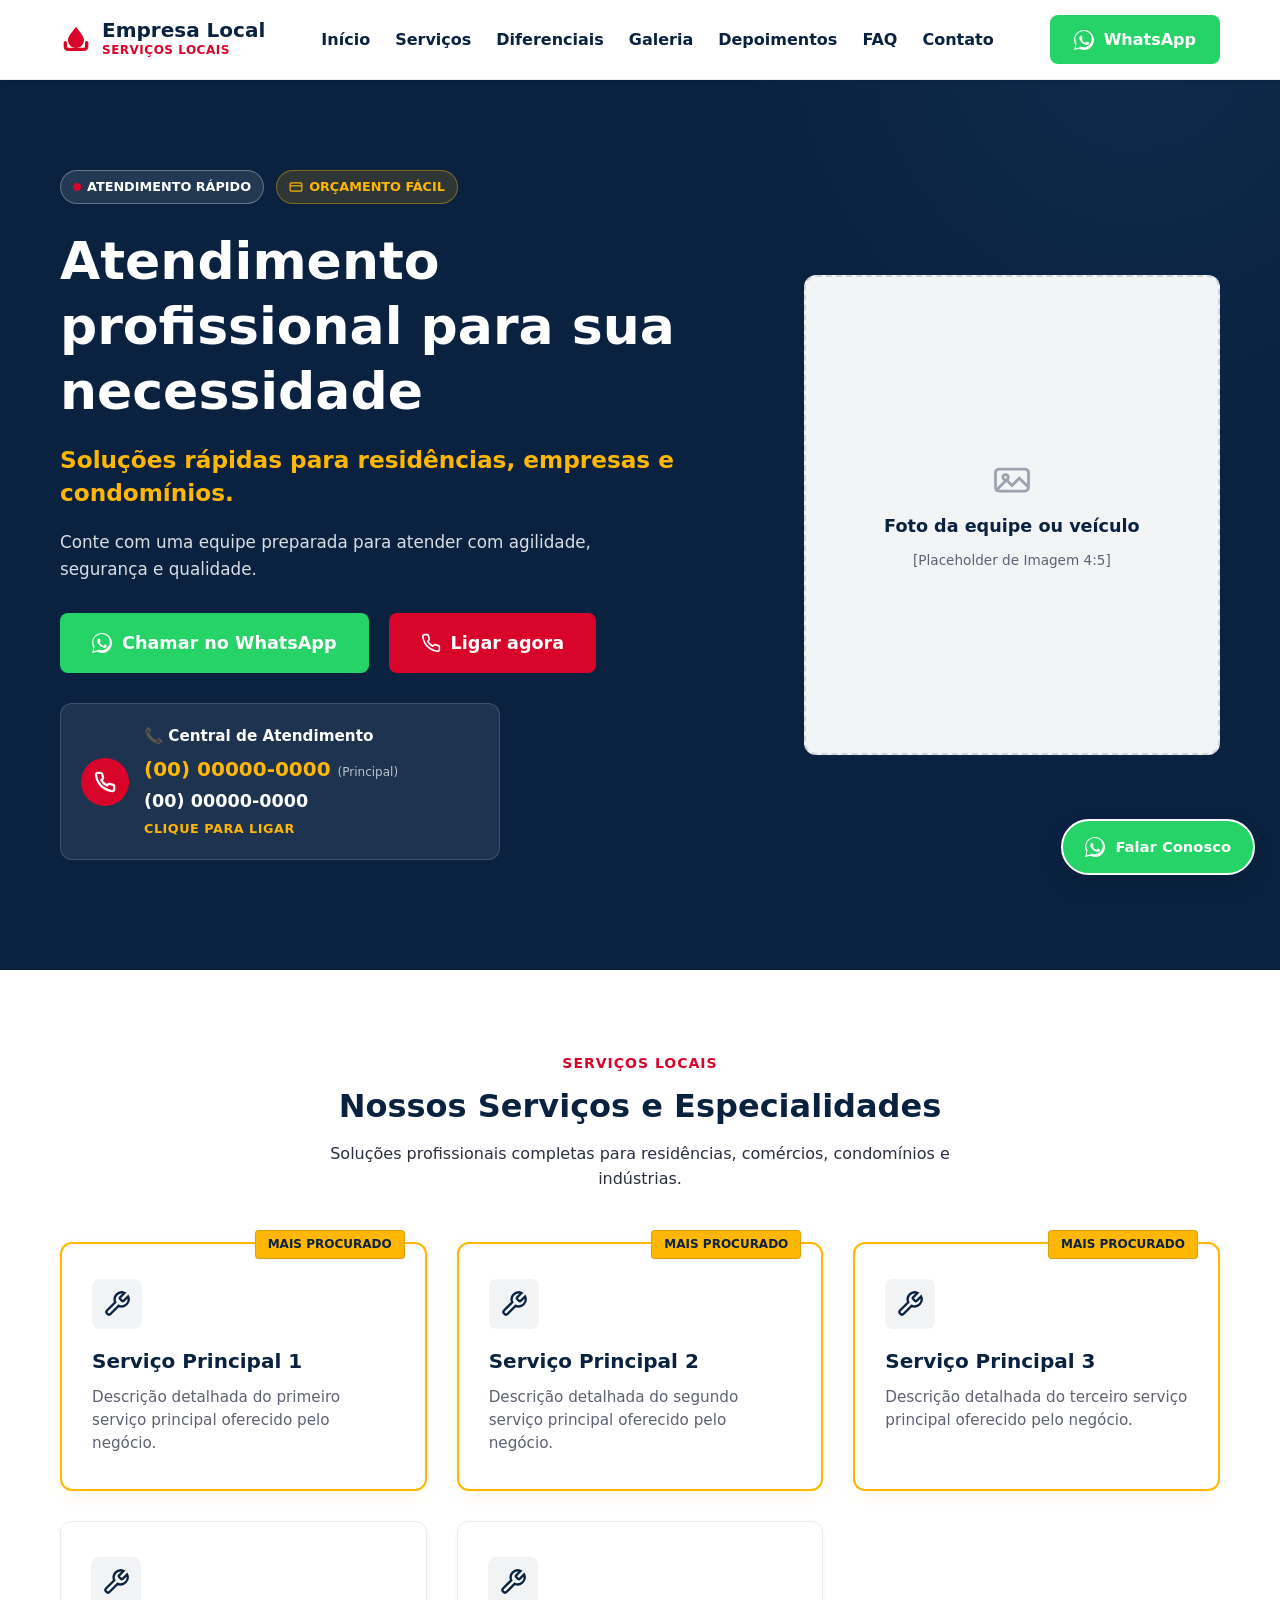
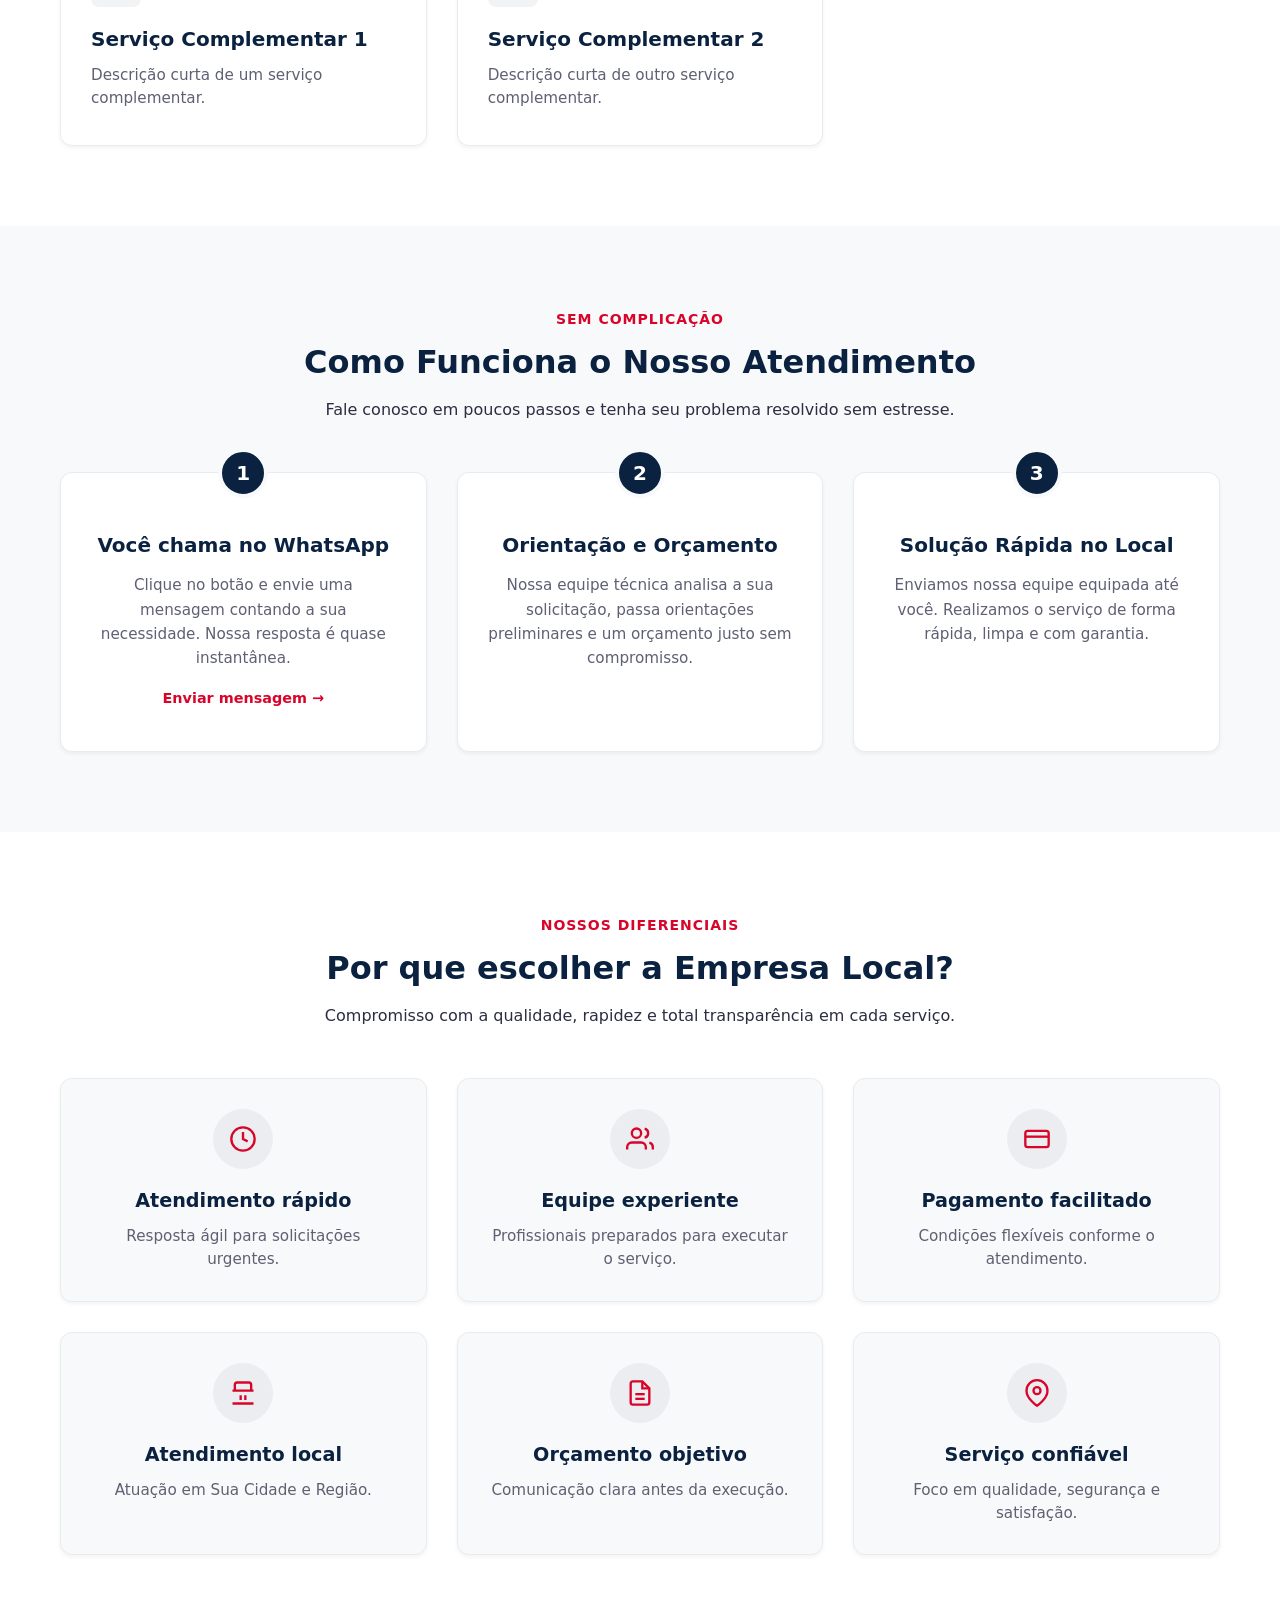
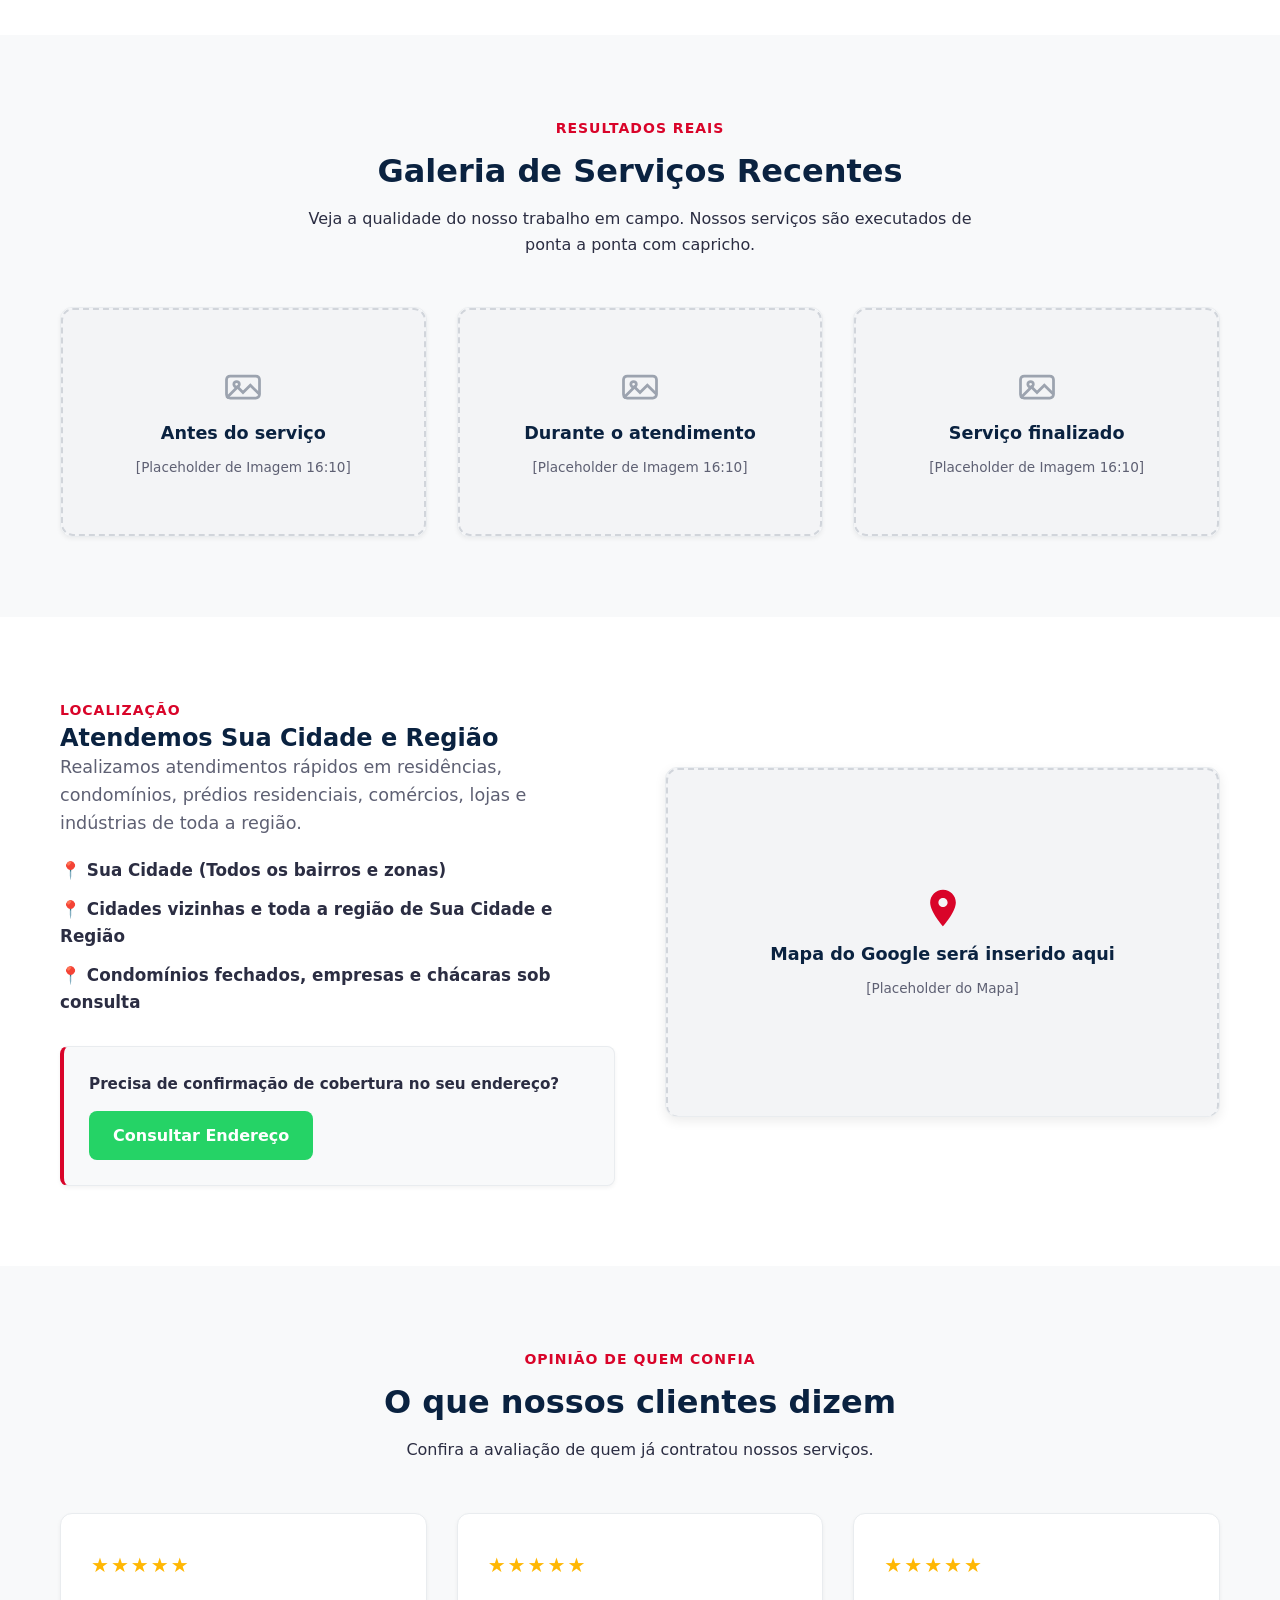
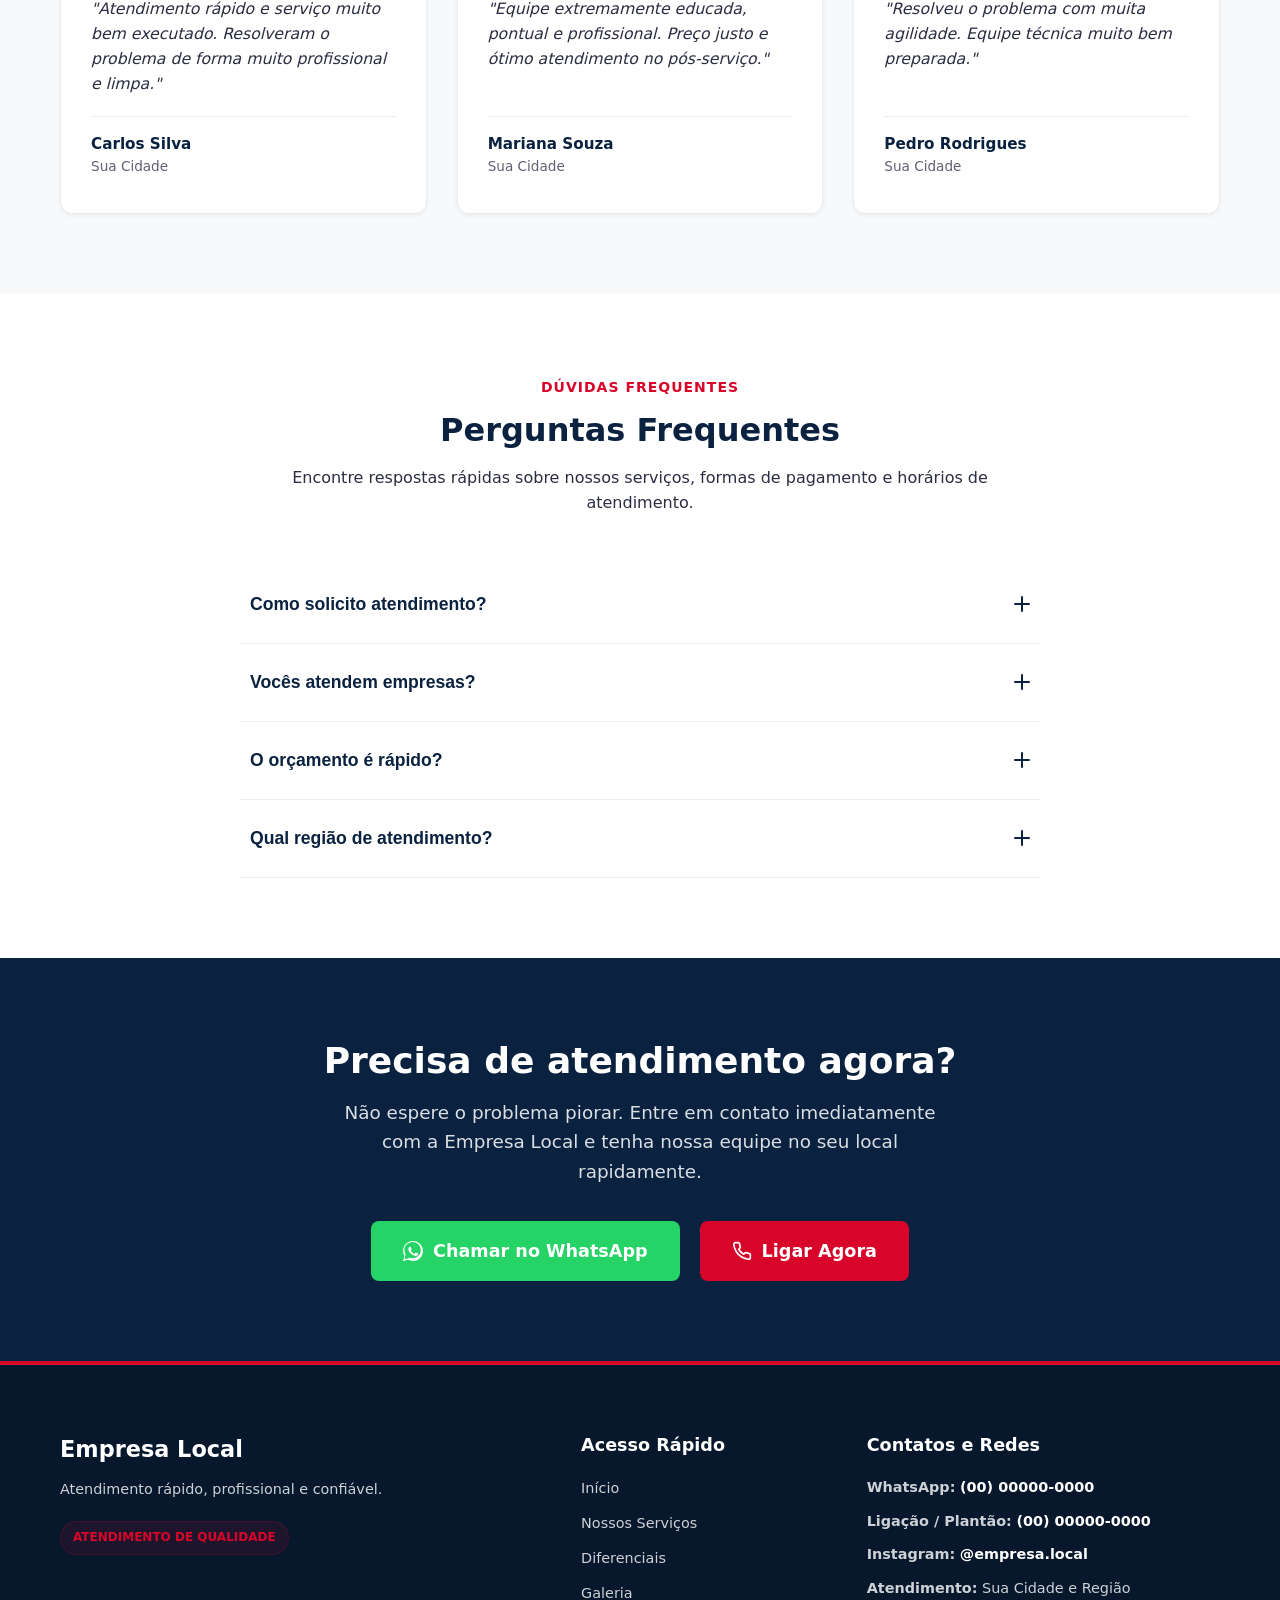
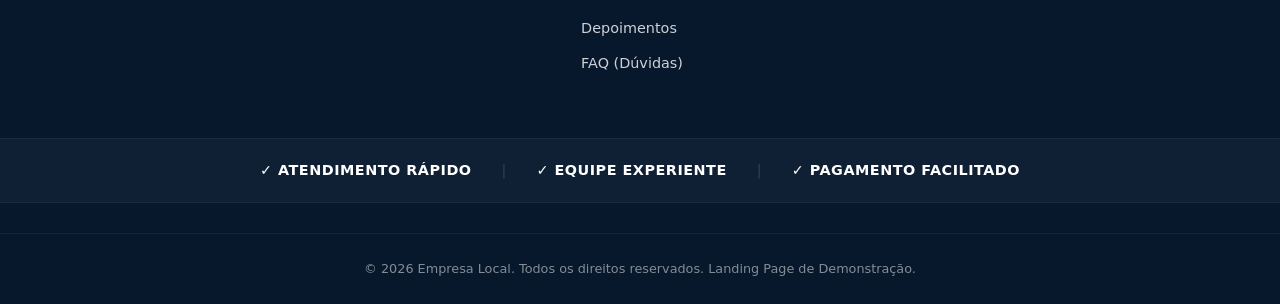
==== index.html @ c5c5fa49 "feat: initial commit - landing page local business template" ====
<!DOCTYPE html>
<html lang="pt-BR">
<head>
    <meta charset="UTF-8">
    <meta name="viewport" content="width=device-width, initial-scale=1.0">
    
    <!-- SEO e Metatags Dinâmicas (Preenchidas pelo script.js) -->
    <title>Carregando...</title>
    <meta name="description" content="">
    <meta name="keywords" content="">
    <meta name="robots" content="index, follow">
    
    <!-- Open Graph (Preenchido pelo script.js) -->
    <meta property="og:type" content="website">
    <meta property="og:title" content="">
    <meta property="og:description" content="">
    <meta property="og:image" content="assets/img/share-preview.jpg">
    
    <!-- CSS Stylesheet -->
    <link rel="stylesheet" href="styles.css">
</head>
<body>

    <!-- Header Fixo -->
    <header class="main-header">
        <div class="container header-container">
            <a href="#inicio" class="logo">
                <svg class="logo-icon" viewBox="0 0 24 24" fill="none" xmlns="http://www.w3.org/2000/svg">
                    <path d="M4 14V17C4 18.1046 4.89543 19 6 19H18C19.1046 19 20 18.1046 20 17V14" stroke="currentColor" stroke-width="2.5" stroke-linecap="round"/>
                    <path d="M12 2C8.5 6.5 6 9.5 6 12C6 15.3137 8.68629 18 12 18C15.3137 18 18 15.3137 18 12C18 9.5 15.5 6.5 12 2Z" fill="currentColor"/>
                </svg>
                <div class="logo-text">
                    <span class="logo-title" data-config="business.name">Empresa Local</span>
                    <span class="logo-subtitle" data-config="business.segment">Serviços Locais</span>
                </div>
            </a>

            <!-- Menu de Navegação -->
            <nav class="nav-menu" id="navMenu">
                <ul>
                    <li><a href="#inicio" class="nav-link">Início</a></li>
                    <li><a href="#servicos" class="nav-link">Serviços</a></li>
                    <li><a href="#por-que-escolher" class="nav-link">Diferenciais</a></li>
                    <li><a href="#galeria" class="nav-link">Galeria</a></li>
                    <li><a href="#avaliacoes" class="nav-link">Depoimentos</a></li>
                    <li><a href="#faq" class="nav-link">FAQ</a></li>
                    <li><a href="#contato" class="nav-link">Contato</a></li>
                </ul>
            </nav>

            <!-- Botões do Header -->
            <div class="header-actions">
                <a href="#" class="btn btn-whatsapp btn-header" data-whatsapp-link="true" target="_blank" rel="noopener noreferrer">
                    <svg class="btn-icon" viewBox="0 0 24 24" fill="currentColor">
                        <path d="M.057 24l1.687-6.163c-1.041-1.804-1.588-3.849-1.587-5.946C.06 5.348 5.397.01 12.008.01c3.202.001 6.212 1.246 8.477 3.514 2.266 2.268 3.507 5.28 3.505 8.484-.004 6.657-5.34 11.997-11.953 11.997-2.005-.001-3.973-.502-5.724-1.457L0 24zm6.59-4.846c1.6.95 3.188 1.449 4.825 1.451 5.436 0 9.86-4.37 9.864-9.799.002-2.63-1.023-5.101-2.885-6.965C16.588 1.977 14.12 1.05 11.499 1.05c-5.447 0-9.873 4.372-9.877 9.802-.001 1.774.48 3.509 1.394 5.086L2.025 21.91l6.19-1.616c-.001.001 0 0 0 0zM17.65 14.86c-.29-.145-1.71-.846-1.974-.942-.266-.097-.459-.145-.653.145-.193.29-.747.942-.916 1.135-.168.193-.337.218-.627.072-1.737-.867-2.906-1.536-4.065-3.525-.3-.513.3-.477.859-1.597.09-.182.045-.34-.022-.485-.068-.145-.653-1.573-.895-2.153-.235-.568-.476-.491-.653-.5-.17-.008-.363-.01-.555-.01-.193 0-.507.072-.772.362-.266.29-1.013.99-1.013 2.415 0 1.424 1.037 2.803 1.182 2.996.145.193 2.04 3.115 4.939 4.368.69.298 1.229.476 1.649.609.693.22 1.324.19 1.822.115.556-.084 1.711-.7 1.952-1.376.24-.677.24-1.256.168-1.376-.07-.12-.264-.193-.553-.337z"/>
                    </svg>
                    <span>WhatsApp</span>
                </a>
                <button class="menu-toggle" id="menuToggle" aria-label="Abrir Menu" aria-expanded="false">
                    <span class="bar"></span>
                    <span class="bar"></span>
                    <span class="bar"></span>
                </button>
            </div>
        </div>
    </header>

    <main>
        
        <!-- Hero Section -->
        <section id="inicio" class="hero-section">
            <div class="container hero-container">
                <div class="hero-grid">
                    
                    <!-- Coluna da Esquerda (Conteúdo) -->
                    <div class="hero-text-content">
                        <!-- Badges dinâmicas injetadas pelo JS -->
                        <div class="hero-badges" id="hero-badges-container"></div>

                        <!-- Título e Subtítulos dinâmicos -->
                        <h1 id="hero-title" data-config="hero.title">Atendimento profissional para sua necessidade</h1>
                        <p class="hero-subtitle" data-config="hero.subtitle">Soluções rápidas para residências, empresas e condomínios.</p>
                        <p class="hero-description" data-config="hero.description">Conte com uma equipe preparada para atender com agilidade, segurança e qualidade.</p>
                        
                        <div class="hero-buttons">
                            <a href="#" class="btn btn-whatsapp btn-large" data-whatsapp-link="true" target="_blank" rel="noopener noreferrer">
                                <svg class="btn-icon" viewBox="0 0 24 24" fill="currentColor">
                                    <path d="M.057 24l1.687-6.163c-1.041-1.804-1.588-3.849-1.587-5.946C.06 5.348 5.397.01 12.008.01c3.202.001 6.212 1.246 8.477 3.514 2.266 2.268 3.507 5.28 3.505 8.484-.004 6.657-5.34 11.997-11.953 11.997-2.005-.001-3.973-.502-5.724-1.457L0 24zm6.59-4.846c1.6.95 3.188 1.449 4.825 1.451 5.436 0 9.86-4.37 9.864-9.799.002-2.63-1.023-5.101-2.885-6.965C16.588 1.977 14.12 1.05 11.499 1.05c-5.447 0-9.873 4.372-9.877 9.802-.001 1.774.48 3.509 1.394 5.086L2.025 21.91l6.19-1.616c-.001.001 0 0 0 0zM17.65 14.86c-.29-.145-1.71-.846-1.974-.942-.266-.097-.459-.145-.653.145-.193.29-.747.942-.916 1.135-.168.193-.337.218-.627.072-1.737-.867-2.906-1.536-4.065-3.525-.3-.513.3-.477.859-1.597.09-.182.045-.34-.022-.485-.068-.145-.653-1.573-.895-2.153-.235-.568-.476-.491-.653-.5-.17-.008-.363-.01-.555-.01-.193 0-.507.072-.772.362-.266.29-1.013.99-1.013 2.415 0 1.424 1.037 2.803 1.182 2.996.145.193 2.04 3.115 4.939 4.368.69.298 1.229.476 1.649.609.693.22 1.324.19 1.822.115.556-.084 1.711-.7 1.952-1.376.24-.677.24-1.256.168-1.376-.07-.12-.264-.193-.553-.337z"/>
                                </svg>
                                Chamar no WhatsApp
                            </a>
                            <a href="#" class="btn btn-phone btn-large" data-phone-primary-link="true">
                                <svg class="btn-icon" viewBox="0 0 24 24" fill="none" stroke="currentColor" stroke-width="2" stroke-linecap="round" stroke-linejoin="round">
                                    <path d="M22 16.92v3a2 2 0 0 1-2.18 2 19.79 19.79 0 0 1-8.63-3.07 19.5 19.5 0 0 1-6-6 19.79 19.79 0 0 1-3.07-8.67A2 2 0 0 1 4.11 2h3a2 2 0 0 1 2 1.72 12.84 12.84 0 0 0 .7 2.81 2 2 0 0 1-.45 2.11L8.09 9.91a16 16 0 0 0 6 6l1.27-1.27a2 2 0 0 1 2.11-.45 12.84 12.84 0 0 0 2.81.7A2 2 0 0 1 22 16.92z"/>
                                </svg>
                                Ligar agora
                            </a>
                        </div>

                        <!-- Card de Emergência Clicável -->
                        <a href="#" class="emergency-contact-card" data-phone-primary-link="true">
                            <div class="emergency-card-inner">
                                <div class="emergency-icon-wrapper">
                                    <svg viewBox="0 0 24 24" fill="none" stroke="currentColor" stroke-width="2.5" stroke-linecap="round" stroke-linejoin="round">
                                        <path d="M22 16.92v3a2 2 0 0 1-2.18 2 19.79 19.79 0 0 1-8.63-3.07 19.5 19.5 0 0 1-6-6 19.79 19.79 0 0 1-3.07-8.67A2 2 0 0 1 4.11 2h3a2 2 0 0 1 2 1.72 12.84 12.84 0 0 0 .7 2.81 2 2 0 0 1-.45 2.11L8.09 9.91a16 16 0 0 0 6 6l1.27-1.27a2 2 0 0 1 2.11-.45 12.84 12.84 0 0 0 2.81.7A2 2 0 0 1 22 16.92z"/>
                                    </svg>
                                </div>
                                <div class="emergency-info">
                                    <span class="emergency-title">📞 Central de Atendimento</span>
                                    <div class="emergency-phones">
                                        <span class="phone-highlight"><span data-config="business.phonePrimary">(00) 00000-0000</span> <small>(Principal)</small></span>
                                        <span class="phone-secundario" data-config="business.phoneSecondary">(00) 00000-0000</span>
                                    </div>
                                    <span class="emergency-cta">Clique para ligar</span>
                                </div>
                            </div>
                        </a>
                    </div>
                    
                    <!-- Coluna da Direita (Imagem ou Placeholder) -->
                    <div class="hero-media-content" id="hero-media-container"></div>

                </div>
            </div>
        </section>

        <!-- Seção de Serviços -->
        <section id="servicos" class="services-section">
            <div class="container">
                <div class="section-title-wrapper">
                    <span class="section-subtitle" data-config="business.segment">Serviços</span>
                    <h2>Nossos Serviços e Especialidades</h2>
                    <p>Soluções profissionais completas para residências, comércios, condomínios e indústrias.</p>
                </div>

                <!-- Grid de Serviços dinâmico -->
                <div class="services-grid" id="services-grid"></div>
            </div>
        </section>

        <!-- Seção Como Funciona -->
        <section id="como-funciona" class="how-it-works-section">
            <div class="container">
                <div class="section-title-wrapper">
                    <span class="section-subtitle">Sem Complicação</span>
                    <h2>Como Funciona o Nosso Atendimento</h2>
                    <p>Fale conosco em poucos passos e tenha seu problema resolvido sem estresse.</p>
                </div>

                <div class="steps-grid">
                    
                    <!-- Passo 1 -->
                    <div class="step-card">
                        <div class="step-number">1</div>
                        <h3>Você chama no WhatsApp</h3>
                        <p>Clique no botão e envie uma mensagem contando a sua necessidade. Nossa resposta é quase instantânea.</p>
                        <a href="#" class="step-link" data-whatsapp-link="true" target="_blank" rel="noopener noreferrer">Enviar mensagem &rarr;</a>
                    </div>

                    <!-- Passo 2 -->
                    <div class="step-card">
                        <div class="step-number">2</div>
                        <h3>Orientação e Orçamento</h3>
                        <p>Nossa equipe técnica analisa a sua solicitação, passa orientações preliminares e um orçamento justo sem compromisso.</p>
                    </div>

                    <!-- Passo 3 -->
                    <div class="step-card">
                        <div class="step-number">3</div>
                        <h3>Solução Rápida no Local</h3>
                        <p>Enviamos nossa equipe equipada até você. Realizamos o serviço de forma rápida, limpa e com garantia.</p>
                    </div>

                </div>
            </div>
        </section>

        <!-- Seção Por que Escolher / Diferenciais -->
        <section id="por-que-escolher" class="why-choose-section">
            <div class="container">
                <div class="section-title-wrapper">
                    <span class="section-subtitle">Nossos Diferenciais</span>
                    <h2>Por que escolher a <span data-config="business.name">Empresa Local</span>?</h2>
                    <p>Compromisso com a qualidade, rapidez e total transparência em cada serviço.</p>
                </div>

                <!-- Grid de diferenciais dinâmico -->
                <div class="why-choose-grid" id="why-choose-grid"></div>
            </div>
        </section>

        <!-- Galeria Recentes -->
        <section id="galeria" class="gallery-section">
            <div class="container">
                <div class="section-title-wrapper">
                    <span class="section-subtitle">Resultados Reais</span>
                    <h2>Galeria de Serviços Recentes</h2>
                    <p>Veja a qualidade do nosso trabalho em campo. Nossos serviços são executados de ponta a ponta com capricho.</p>
                </div>

                <!-- Grid de galeria dinâmico -->
                <div class="gallery-grid" id="gallery-grid"></div>
            </div>
        </section>

        <!-- Área de Atendimento e Google Maps -->
        <section class="location-section">
            <div class="container location-container">
                <div class="location-content">
                    <span class="section-subtitle">Localização</span>
                    <h2>Atendemos <span data-config="business.region">Sua Cidade e Região</span></h2>
                    <p class="location-text">Realizamos atendimentos rápidos em residências, condomínios, prédios residenciais, comércios, lojas e indústrias de toda a região.</p>
                    
                    <ul class="location-list" id="location-list-container"></ul>

                    <div class="location-cta-box">
                        <p>Precisa de confirmação de cobertura no seu endereço?</p>
                        <a href="#" class="btn btn-whatsapp" data-whatsapp-link="true" data-whatsapp-msg="Gostaria de saber se atendem no meu endereço." target="_blank" rel="noopener noreferrer">
                            Consultar Endereço
                        </a>
                    </div>
                </div>

                <!-- Wrapper do mapa dinâmico (Google Maps ou Placeholder) -->
                <div class="map-wrapper" id="map-wrapper"></div>
            </div>
        </section>

        <!-- Depoimentos (Avisos de mock no README e HTML) -->
        <!-- NOTA IMPORTANTE: Substituir os depoimentos fictícios por avaliações reais do Google Maps / Redes Sociais antes de publicar o site! -->
        <section id="avaliacoes" class="testimonials-section">
            <div class="container">
                <div class="section-title-wrapper">
                    <span class="section-subtitle">Opinião de Quem Confia</span>
                    <h2>O que nossos clientes dizem</h2>
                    <p>Confira a avaliação de quem já contratou nossos serviços.</p>
                </div>

                <!-- Grid de avaliações dinâmico -->
                <div class="testimonials-grid" id="testimonials-grid"></div>
            </div>
        </section>

        <!-- FAQ Accordion -->
        <section id="faq" class="faq-section">
            <div class="container">
                <div class="section-title-wrapper">
                    <span class="section-subtitle">Dúvidas Frequentes</span>
                    <h2>Perguntas Frequentes</h2>
                    <p>Encontre respostas rápidas sobre nossos serviços, formas de pagamento e horários de atendimento.</p>
                </div>

                <!-- Lista de FAQ dinâmico -->
                <div class="faq-list" id="faq-list"></div>
            </div>
        </section>

        <!-- CTA Final Section -->
        <section id="contato" class="cta-final-section">
            <div class="container">
                <div class="cta-box">
                    <h2>Precisa de atendimento agora?</h2>
                    <p>Não espere o problema piorar. Entre em contato imediatamente com a <span data-config="business.name">Empresa Local</span> e tenha nossa equipe no seu local rapidamente.</p>
                    
                    <div class="cta-buttons">
                        <a href="#" class="btn btn-whatsapp btn-large" data-whatsapp-link="true" target="_blank" rel="noopener noreferrer">
                            <svg class="btn-icon" viewBox="0 0 24 24" fill="currentColor">
                                <path d="M.057 24l1.687-6.163c-1.041-1.804-1.588-3.849-1.587-5.946C.06 5.348 5.397.01 12.008.01c3.202.001 6.212 1.246 8.477 3.514 2.266 2.268 3.507 5.28 3.505 8.484-.004 6.657-5.34 11.997-11.953 11.997-2.005-.001-3.973-.502-5.724-1.457L0 24zm6.59-4.846c1.6.95 3.188 1.449 4.825 1.451 5.436 0 9.86-4.37 9.864-9.799.002-2.63-1.023-5.101-2.885-6.965C16.588 1.977 14.12 1.05 11.499 1.05c-5.447 0-9.873 4.372-9.877 9.802-.001 1.774.48 3.509 1.394 5.086L2.025 21.91l6.19-1.616c-.001.001 0 0 0 0zM17.65 14.86c-.29-.145-1.71-.846-1.974-.942-.266-.097-.459-.145-.653.145-.193.29-.747.942-.916 1.135-.168.193-.337.218-.627.072-1.737-.867-2.906-1.536-4.065-3.525-.3-.513.3-.477.859-1.597.09-.182.045-.34-.022-.485-.068-.145-.653-1.573-.895-2.153-.235-.568-.476-.491-.653-.5-.17-.008-.363-.01-.555-.01-.193 0-.507.072-.772.362-.266.29-1.013.99-1.013 2.415 0 1.424 1.037 2.803 1.182 2.996.145.193 2.04 3.115 4.939 4.368.69.298 1.229.476 1.649.609.693.22 1.324.19 1.822.115.556-.084 1.711-.7 1.952-1.376.24-.677.24-1.256.168-1.376-.07-.12-.264-.193-.553-.337z"/>
                            </svg>
                            Chamar no WhatsApp
                        </a>
                        <a href="#" class="btn btn-phone btn-large" data-phone-primary-link="true" id="cta-phone-btn">
                            <svg class="btn-icon" viewBox="0 0 24 24" fill="none" stroke="currentColor" stroke-width="2" stroke-linecap="round" stroke-linejoin="round">
                                <path d="M22 16.92v3a2 2 0 0 1-2.18 2 19.79 19.79 0 0 1-8.63-3.07 19.5 19.5 0 0 1-6-6 19.79 19.79 0 0 1-3.07-8.67A2 2 0 0 1 4.11 2h3a2 2 0 0 1 2 1.72 12.84 12.84 0 0 0 .7 2.81 2 2 0 0 1-.45 2.11L8.09 9.91a16 16 0 0 0 6 6l1.27-1.27a2 2 0 0 1 2.11-.45 12.84 12.84 0 0 0 2.81.7A2 2 0 0 1 22 16.92z"/>
                            </svg>
                            Ligar Agora
                        </a>
                    </div>
                </div>
            </div>
        </section>

    </main>

    <!-- Rodapé (Footer) -->
    <footer class="main-footer">
        <div class="container footer-grid">
            <div class="footer-col-about">
                <h3 data-config="business.name">Empresa Local</h3>
                <p data-config="business.slogan">Atendimento rápido, profissional e confiável.</p>
                <span class="badge badge-emergency footer-emergency">Atendimento de Qualidade</span>
            </div>

            <div class="footer-col-links">
                <h4>Acesso Rápido</h4>
                <ul>
                    <li><a href="#inicio">Início</a></li>
                    <li><a href="#servicos">Nossos Serviços</a></li>
                    <li><a href="#por-que-escolher">Diferenciais</a></li>
                    <li><a href="#galeria">Galeria</a></li>
                    <li><a href="#avaliacoes">Depoimentos</a></li>
                    <li><a href="#faq">FAQ (Dúvidas)</a></li>
                </ul>
            </div>

            <div class="footer-col-contact">
                <h4>Contatos e Redes</h4>
                <ul class="contact-info-list">
                    <li>
                        <strong>WhatsApp:</strong> 
                        <a href="#" data-whatsapp-link="true" target="_blank" rel="noopener noreferrer">
                            <span data-config="business.phonePrimary">(00) 00000-0000</span>
                        </a>
                    </li>
                    <li>
                        <strong>Ligação / Plantão:</strong> 
                        <a href="#" data-phone-primary-link="true">
                            <span data-config="business.phonePrimary">(00) 00000-0000</span>
                        </a>
                    </li>
                    <li>
                        <strong>Instagram:</strong>
                        <a href="#" data-instagram-link="true" target="_blank" rel="noopener noreferrer">
                            <span data-config="business.instagram">@empresa.local</span>
                        </a>
                    </li>
                    <li>
                        <strong>Atendimento:</strong> <span data-config="business.region">Sua Cidade e Região</span>
                    </li>
                </ul>
            </div>
        </div>

        <!-- Faixa de Confiança do Rodapé -->
        <div class="footer-trust-bar">
            <div class="container footer-trust-container" id="footer-trust-container"></div>
        </div>

        <div class="footer-bottom">
            <div class="container footer-bottom-container">
                <p>&copy; 2026 <span data-config="business.name">Empresa Local</span>. Todos os direitos reservados. Landing Page de Demonstração.</p>
            </div>
        </div>
    </footer>

    <!-- Botão Flutuante do WhatsApp -->
    <div class="whatsapp-floating" id="whatsappFloating">
        <a href="#" class="btn btn-whatsapp btn-floating-whatsapp" data-whatsapp-link="true" target="_blank" rel="noopener noreferrer" aria-label="Chamar no WhatsApp">
            <svg class="btn-icon" viewBox="0 0 24 24" fill="currentColor">
                <path d="M.057 24l1.687-6.163c-1.041-1.804-1.588-3.849-1.587-5.946C.06 5.348 5.397.01 12.008.01c3.202.001 6.212 1.246 8.477 3.514 2.266 2.268 3.507 5.28 3.505 8.484-.004 6.657-5.34 11.997-11.953 11.997-2.005-.001-3.973-.502-5.724-1.457L0 24zm6.59-4.846c1.6.95 3.188 1.449 4.825 1.451 5.436 0 9.86-4.37 9.864-9.799.002-2.63-1.023-5.101-2.885-6.965C16.588 1.977 14.12 1.05 11.499 1.05c-5.447 0-9.873 4.372-9.877 9.802-.001 1.774.48 3.509 1.394 5.086L2.025 21.91l6.19-1.616c-.001.001 0 0 0 0zM17.65 14.86c-.29-.145-1.71-.846-1.974-.942-.266-.097-.459-.145-.653.145-.193.29-.747.942-.916 1.135-.168.193-.337.218-.627.072-1.737-.867-2.906-1.536-4.065-3.525-.3-.513.3-.477.859-1.597.09-.182.045-.34-.022-.485-.068-.145-.653-1.573-.895-2.153-.235-.568-.476-.491-.653-.5-.17-.008-.363-.01-.555-.01-.193 0-.507.072-.772.362-.266.29-1.013.99-1.013 2.415 0 1.424 1.037 2.803 1.182 2.996.145.193 2.04 3.115 4.939 4.368.69.298 1.229.476 1.649.609.693.22 1.324.19 1.822.115.556-.084 1.711-.7 1.952-1.376.24-.677.24-1.256.168-1.376-.07-.12-.264-.193-.553-.337z"/>
            </svg>
            <span>Falar Conosco</span>
        </a>
    </div>

    <!-- JavaScript Data and Controller (Sem ES modules, carrega sequencialmente) -->
    <script src="config.js"></script>
    <script src="script.js" defer></script>
</body>
</html>
---- styles.css ----
/* ==========================================================================
   VARIABLES & DESIGN SYSTEM
   ========================================================================== */
:root {
    /* Colors (Base values that can be dynamically overridden in script.js) */
    --color-primary: #0a2240;      /* Dark Blue (Trust, Professionalism) */
    --color-secondary: #d90429;    /* Secondary/Action (ex: Emergency Red) */
    --color-accent: #ffb703;       /* Attention Yellow / Stars */
    --color-whatsapp: #25d366;     /* WhatsApp Green */

    /* Auto-generated derivative colors using modern CSS color-mix */
    --color-primary-light: color-mix(in srgb, var(--color-primary) 85%, #ffffff);
    --color-secondary-hover: color-mix(in srgb, var(--color-secondary) 85%, #000000);
    --color-whatsapp-hover: color-mix(in srgb, var(--color-whatsapp) 85%, #000000);
    
    --color-bg-light: #ffffff;
    --color-bg-alt: #f8f9fa;       /* Light Gray */
    --color-text-dark: #2b2d42;    /* Charcoal */
    --color-text-muted: #5e6073;   /* Soft Gray-Blue */
    --color-border: #e9ecef;
    
    /* Layout */
    --container-width: 1200px;
    --header-height: 80px;
    
    /* Typography */
    --font-family: system-ui, -apple-system, BlinkMacSystemFont, "Segoe UI", Roboto, Helvetica, Arial, sans-serif;
    
    /* Transitions & Shadows */
    --transition-fast: 0.2s ease;
    --transition-normal: 0.3s ease;
    --shadow-sm: 0 2px 4px rgba(0, 0, 0, 0.05);
    --shadow-md: 0 4px 12px rgba(0, 0, 0, 0.08);
    --shadow-lg: 0 10px 25px rgba(0, 0, 0, 0.1);
    
    /* Border Radius */
    --radius-sm: 4px;
    --radius-md: 8px;
    --radius-lg: 12px;
}

/* ==========================================================================
   BASE STYLES & RESET
   ========================================================================== */
*, *::before, *::after {
    box-sizing: border-box;
    margin: 0;
    padding: 0;
}

html {
    scroll-behavior: smooth;
    font-size: 16px;
    color: var(--color-text-dark);
    font-family: var(--font-family);
    background-color: var(--color-bg-light);
}

body {
    line-height: 1.6;
    padding-top: var(--header-height); /* Prevent header overlap */
}

img, svg {
    max-width: 100%;
    height: auto;
    vertical-align: middle;
}

a {
    color: inherit;
    text-decoration: none;
    transition: var(--transition-fast);
}

ul {
    list-style: none;
}

h1, h2, h3, h4 {
    color: var(--color-primary);
    font-weight: 700;
    line-height: 1.25;
}

/* ==========================================================================
   REUSABLE UTILITIES & REFINEMENTS
   ========================================================================== */
.container {
    width: 100%;
    max-width: var(--container-width);
    margin-right: auto;
    margin-left: auto;
    padding-right: 20px;
    padding-left: 20px;
}

.section-title-wrapper {
    text-align: center;
    max-width: 700px;
    margin: 0 auto 50px auto;
}

.section-title-wrapper h2 {
    font-size: 2rem;
    margin-top: 10px;
    margin-bottom: 15px;
    position: relative;
}

.section-subtitle {
    color: var(--color-secondary);
    font-weight: 700;
    font-size: 0.875rem;
    text-transform: uppercase;
    letter-spacing: 1px;
    display: inline-block;
}

/* Buttons (with microinteraction) */
.btn {
    display: inline-flex;
    align-items: center;
    justify-content: center;
    padding: 12px 24px;
    font-size: 1rem;
    font-weight: 700;
    border-radius: var(--radius-md);
    cursor: pointer;
    border: none;
    transition: transform var(--transition-fast), background-color var(--transition-fast), box-shadow var(--transition-fast);
    text-align: center;
}

.btn:hover {
    transform: scale(1.03);
}

.btn-icon {
    width: 20px;
    height: 20px;
    margin-right: 10px;
    flex-shrink: 0;
}

.btn-whatsapp {
    background-color: var(--color-whatsapp);
    color: #ffffff;
}

.btn-whatsapp:hover {
    background-color: var(--color-whatsapp-hover);
    box-shadow: 0 4px 10px rgba(37, 211, 102, 0.3);
}

.btn-phone {
    background-color: var(--color-secondary);
    color: #ffffff;
}

.btn-phone:hover {
    background-color: var(--color-secondary-hover);
    box-shadow: 0 4px 10px rgba(217, 4, 41, 0.3);
}

.btn-large {
    padding: 16px 32px;
    font-size: 1.1rem;
}

/* Badges */
.badge {
    display: inline-flex;
    align-items: center;
    padding: 6px 12px;
    font-size: 0.8rem;
    font-weight: 700;
    border-radius: 50px;
    text-transform: uppercase;
}

.badge-emergency {
    background-color: rgba(217, 4, 41, 0.1);
    color: var(--color-secondary);
    border: 1px solid rgba(217, 4, 41, 0.2);
}

.badge-card {
    background-color: rgba(255, 183, 3, 0.1);
    color: var(--color-primary);
    border: 1px solid rgba(255, 183, 3, 0.3);
}

/* Specific contrast tweaks for dark background of the Hero section */
.hero-section .badge-emergency {
    background-color: rgba(255, 255, 255, 0.1);
    color: #ffffff;
    border-color: rgba(255, 255, 255, 0.3);
}

.hero-section .badge-card {
    background-color: rgba(255, 183, 3, 0.15);
    color: var(--color-accent);
    border-color: rgba(255, 183, 3, 0.4);
}

.badge-icon {
    width: 14px;
    height: 14px;
    margin-right: 6px;
}

.dot {
    width: 8px;
    height: 8px;
    border-radius: 50%;
    background-color: var(--color-secondary);
    margin-right: 6px;
    display: inline-block;
}

.pulse {
    animation: pulse-animation 2s infinite;
}

@keyframes pulse-animation {
    0% {
        transform: scale(0.95);
        box-shadow: 0 0 0 0 rgba(217, 4, 41, 0.7);
    }
    70% {
        transform: scale(1);
        box-shadow: 0 0 0 8px rgba(217, 4, 41, 0);
    }
    100% {
        transform: scale(0.95);
        box-shadow: 0 0 0 0 rgba(217, 4, 41, 0);
    }
}

/* ==========================================================================
   UNIFIED IMAGE PLACEHOLDERS (.image-placeholder)
   ========================================================================== */
.image-placeholder {
    background-color: #f3f4f6;
    border: 2px dashed #d1d5db;
    border-radius: var(--radius-lg);
    display: flex;
    align-items: center;
    justify-content: center;
    text-align: center;
    padding: 25px;
    width: 100%;
    position: relative;
    color: var(--color-text-muted);
    overflow: hidden;
    transition: border-color var(--transition-fast), background-color var(--transition-fast);
}

.image-placeholder:hover {
    border-color: var(--color-primary);
    background-color: #e9ecef;
}

.image-placeholder .placeholder-content {
    display: flex;
    flex-direction: column;
    align-items: center;
    gap: 10px;
    z-index: 2;
}

.image-placeholder .placeholder-icon {
    width: 44px;
    height: 44px;
    color: #9ca3af;
    transition: color var(--transition-fast);
}

.image-placeholder:hover .placeholder-icon {
    color: var(--color-primary);
}

.image-placeholder span {
    font-size: 1.1rem;
    font-weight: 700;
    color: var(--color-primary);
}

.image-placeholder small {
    color: var(--color-text-muted);
    font-size: 0.85rem;
}

/* Specific ratios / heights */
.hero-placeholder {
    aspect-ratio: 4 / 5;
    height: auto;
    max-height: 480px;
    min-height: 380px;
}

.gallery-placeholder {
    aspect-ratio: 16 / 10;
    height: auto;
    min-height: 180px;
}

.map-placeholder {
    height: 350px;
}

/* ==========================================================================
   HEADER
   ========================================================================== */
.main-header {
    background-color: var(--color-bg-light);
    height: var(--header-height);
    position: fixed;
    top: 0;
    left: 0;
    right: 0;
    z-index: 1000;
    box-shadow: var(--shadow-sm);
    border-bottom: 1px solid var(--color-border);
}

.header-container {
    display: flex;
    justify-content: space-between;
    align-items: center;
    height: 100%;
}

.logo {
    display: flex;
    align-items: center;
    color: var(--color-primary);
}

.logo-icon {
    width: 32px;
    height: 32px;
    color: var(--color-secondary);
    margin-right: 10px;
}

.logo-text {
    display: flex;
    flex-direction: column;
}

.logo-title {
    font-size: 1.25rem;
    font-weight: 800;
    line-height: 1.1;
    color: var(--color-primary);
}

.logo-subtitle {
    font-size: 0.75rem;
    font-weight: 700;
    color: var(--color-secondary);
    text-transform: uppercase;
    letter-spacing: 0.5px;
}

.nav-menu ul {
    display: flex;
    gap: 25px;
}

.nav-link {
    font-weight: 600;
    color: var(--color-primary);
    padding: 8px 0;
    border-bottom: 2px solid transparent;
}

.nav-link:hover {
    color: var(--color-secondary);
}

.header-actions {
    display: flex;
    align-items: center;
    gap: 15px;
}

.menu-toggle {
    display: none;
    flex-direction: column;
    justify-content: space-between;
    width: 24px;
    height: 18px;
    background: transparent;
    border: none;
    cursor: pointer;
}

.menu-toggle .bar {
    width: 100%;
    height: 3px;
    background-color: var(--color-primary);
    border-radius: 2px;
    transition: var(--transition-fast);
}

/* ==========================================================================
   HERO SECTION (TWO COLUMN GRID)
   ========================================================================== */
.hero-section {
    background-color: var(--color-primary);
    color: #ffffff;
    padding: 60px 0;
    position: relative;
    overflow: hidden;
}

/* Subtle background accent */
.hero-section::before {
    content: '';
    position: absolute;
    top: -50%;
    right: -20%;
    width: 800px;
    height: 800px;
    border-radius: 50%;
    background: radial-gradient(circle, rgba(22, 54, 92, 0.4) 0%, rgba(10, 34, 64, 0) 70%);
    pointer-events: none;
}

.hero-container {
    position: relative;
    z-index: 2;
}

.hero-grid {
    display: grid;
    grid-template-columns: 1fr;
    gap: 40px;
    align-items: center;
    text-align: center;
}

.hero-text-content {
    display: flex;
    flex-direction: column;
    align-items: center;
    max-width: 100%;
}

.hero-badges {
    display: flex;
    justify-content: center;
    flex-wrap: wrap;
    gap: 12px;
    margin-bottom: 25px;
}

.hero-text-content h1 {
    color: #ffffff;
    font-size: 2.5rem;
    margin-bottom: 20px;
    font-weight: 800;
}

.hero-subtitle {
    font-size: 1.25rem;
    color: var(--color-accent);
    margin-bottom: 20px;
    font-weight: 600;
    line-height: 1.4;
}

.hero-description {
    font-size: 1.05rem;
    color: rgba(255, 255, 255, 0.85);
    margin-bottom: 30px;
    max-width: 600px;
}

.hero-buttons {
    display: flex;
    flex-direction: column;
    align-items: center;
    gap: 15px;
    width: 100%;
}

/* Emergency card under hero buttons */
.emergency-contact-card {
    display: block;
    width: 100%;
    max-width: 440px;
    background-color: rgba(255, 255, 255, 0.08);
    border: 1px solid rgba(255, 255, 255, 0.15);
    border-radius: var(--radius-lg);
    padding: 20px;
    margin-top: 30px;
    transition: transform var(--transition-fast), box-shadow var(--transition-fast), background-color var(--transition-fast);
    text-align: left;
}

.emergency-contact-card:hover {
    transform: translateY(-4px);
    background-color: rgba(255, 255, 255, 0.12);
    box-shadow: var(--shadow-lg);
    border-color: rgba(255, 255, 255, 0.3);
}

.emergency-card-inner {
    display: flex;
    align-items: center;
    gap: 15px;
}

.emergency-icon-wrapper {
    width: 48px;
    height: 48px;
    background-color: var(--color-secondary);
    color: #ffffff;
    border-radius: 50%;
    display: flex;
    align-items: center;
    justify-content: center;
    flex-shrink: 0;
}

.emergency-icon-wrapper svg {
    width: 22px;
    height: 22px;
}

.emergency-info {
    display: flex;
    flex-direction: column;
    gap: 4px;
}

.emergency-title {
    font-weight: 700;
    font-size: 0.95rem;
    color: #ffffff;
}

.emergency-phones {
    display: flex;
    flex-direction: column;
    gap: 2px;
}

.phone-highlight {
    font-size: 1.25rem;
    font-weight: 800;
    color: var(--color-accent);
}

.phone-highlight small {
    font-size: 0.75rem;
    font-weight: 400;
    color: rgba(255, 255, 255, 0.7);
}

.phone-secundario {
    font-size: 1.1rem;
    font-weight: 600;
    color: #ffffff;
}

.emergency-cta {
    font-size: 0.8rem;
    font-weight: 700;
    text-transform: uppercase;
    color: var(--color-accent);
    letter-spacing: 0.5px;
    align-self: flex-start;
}

/* Hero Media Column */
.hero-media-content {
    width: 100%;
}

.hero-image {
    width: 100%;
    height: auto;
    max-height: 480px;
    object-fit: cover;
    border-radius: var(--radius-lg);
    box-shadow: var(--shadow-lg);
}

/* ==========================================================================
   SERVICES SECTION & Destaques
   ========================================================================== */
.services-section {
    padding: 80px 0;
    background-color: var(--color-bg-light);
}

.services-grid {
    display: grid;
    grid-template-columns: repeat(auto-fit, minmax(280px, 1fr));
    gap: 30px;
}

.service-card {
    background-color: var(--color-bg-light);
    border: 1px solid var(--color-border);
    border-radius: var(--radius-lg);
    padding: 35px 30px;
    box-shadow: var(--shadow-sm);
    transition: transform var(--transition-fast), box-shadow var(--transition-fast), border-color var(--transition-fast);
    display: flex;
    flex-direction: column;
    position: relative;
}

.service-card:hover {
    transform: translateY(-4px);
    box-shadow: var(--shadow-md);
    border-color: rgba(10, 34, 64, 0.15);
}

/* Highlighted services */
.service-card.highlighted-card {
    border: 2px solid var(--color-accent);
    box-shadow: 0 4px 15px rgba(255, 183, 3, 0.08);
}

.service-card.highlighted-card:hover {
    box-shadow: 0 8px 25px rgba(255, 183, 3, 0.15);
}

.badge-popular {
    position: absolute;
    top: -14px;
    right: 20px;
    background-color: var(--color-accent);
    color: var(--color-primary);
    border: 1px solid rgba(10, 34, 64, 0.15);
    font-size: 0.75rem;
    font-weight: 800;
    padding: 4px 12px;
    border-radius: var(--radius-sm);
    box-shadow: var(--shadow-sm);
}

.card-icon-wrapper {
    width: 50px;
    height: 50px;
    background-color: rgba(10, 34, 64, 0.05);
    color: var(--color-primary);
    border-radius: var(--radius-md);
    display: flex;
    align-items: center;
    justify-content: center;
    margin-bottom: 20px;
}

.card-icon-wrapper svg {
    width: 28px;
    height: 28px;
}

.service-card h3 {
    font-size: 1.25rem;
    margin-bottom: 12px;
    color: var(--color-primary);
}

.service-card p {
    color: var(--color-text-muted);
    font-size: 0.95rem;
    line-height: 1.5;
    flex-grow: 1;
}

/* ==========================================================================
   HOW IT WORKS SECTION
   ========================================================================== */
.how-it-works-section {
    padding: 80px 0;
    background-color: var(--color-bg-alt);
}

.steps-grid {
    display: grid;
    grid-template-columns: 1fr;
    gap: 40px;
}

.step-card {
    background-color: var(--color-bg-light);
    padding: 40px 30px;
    border-radius: var(--radius-lg);
    box-shadow: var(--shadow-sm);
    border: 1px solid var(--color-border);
    position: relative;
    text-align: center;
    transition: transform var(--transition-fast), box-shadow var(--transition-fast);
}

.step-card:hover {
    transform: translateY(-4px);
    box-shadow: var(--shadow-md);
}

.step-number {
    position: absolute;
    top: -25px;
    left: 50%;
    transform: translateX(-50%);
    width: 50px;
    height: 50px;
    border-radius: 50%;
    background-color: var(--color-primary);
    color: #ffffff;
    font-weight: 800;
    font-size: 1.25rem;
    display: flex;
    align-items: center;
    justify-content: center;
    border: 4px solid var(--color-bg-alt);
}

.step-card h3 {
    margin-top: 10px;
    margin-bottom: 15px;
    font-size: 1.25rem;
}

.step-card p {
    color: var(--color-text-muted);
    font-size: 0.95rem;
    margin-bottom: 15px;
}

.step-link {
    color: var(--color-secondary);
    font-weight: 700;
    font-size: 0.9rem;
}

.step-link:hover {
    color: var(--color-primary);
    text-decoration: underline;
}

/* ==========================================================================
   WHY CHOOSE SECTION (Nossos Diferenciais)
   ========================================================================== */
.why-choose-section {
    padding: 80px 0;
    background-color: var(--color-bg-light);
}

.why-choose-grid {
    display: grid;
    grid-template-columns: 1fr;
    gap: 30px;
}

.why-card {
    background-color: var(--color-bg-alt);
    border: 1px solid var(--color-border);
    border-radius: var(--radius-lg);
    padding: 30px;
    box-shadow: var(--shadow-sm);
    transition: transform var(--transition-fast), box-shadow var(--transition-fast), border-color var(--transition-fast);
    display: flex;
    flex-direction: column;
    align-items: center;
    text-align: center;
}

.why-card:hover {
    transform: translateY(-4px);
    box-shadow: var(--shadow-md);
    border-color: rgba(10, 34, 64, 0.15);
}

.why-icon-wrapper {
    width: 60px;
    height: 60px;
    background-color: rgba(10, 34, 64, 0.05);
    color: var(--color-secondary);
    border-radius: 50%;
    display: flex;
    align-items: center;
    justify-content: center;
    margin-bottom: 20px;
}

.why-icon-wrapper svg {
    width: 28px;
    height: 28px;
}

.why-card h3 {
    font-size: 1.2rem;
    margin-bottom: 12px;
    color: var(--color-primary);
}

.why-card p {
    color: var(--color-text-muted);
    font-size: 0.95rem;
    line-height: 1.5;
}

/* ==========================================================================
   GALLERY SECTION (DEMO PLACEHOLDERS)
   ========================================================================== */
.gallery-section {
    padding: 80px 0;
    background-color: var(--color-bg-alt);
}

.gallery-grid {
    display: grid;
    grid-template-columns: repeat(auto-fit, minmax(280px, 1fr));
    gap: 30px;
}

.gallery-card {
    border-radius: var(--radius-lg);
    overflow: hidden;
    box-shadow: var(--shadow-sm);
    border: 1px solid var(--color-border);
    transition: transform var(--transition-fast);
    background: var(--color-bg-light);
}

.gallery-card:hover {
    transform: translateY(-4px);
}

.gallery-image {
    width: 100%;
    aspect-ratio: 16 / 10;
    object-fit: cover;
    display: block;
}

/* ==========================================================================
   LOCATION SECTION & MAP PLACEHOLDER
   ========================================================================== */
.location-section {
    padding: 80px 0;
    background-color: var(--color-bg-light);
}

.location-container {
    display: grid;
    grid-template-columns: 1fr;
    gap: 40px;
    align-items: center;
}

.location-text {
    font-size: 1.1rem;
    color: var(--color-text-muted);
    margin-bottom: 20px;
}

.location-list {
    margin-bottom: 30px;
}

.location-list li {
    font-weight: 600;
    margin-bottom: 12px;
    font-size: 1.05rem;
}

.location-cta-box {
    background-color: var(--color-bg-alt);
    padding: 25px;
    border-radius: var(--radius-md);
    box-shadow: var(--shadow-sm);
    border-left: 4px solid var(--color-secondary);
    border-top: 1px solid var(--color-border);
    border-right: 1px solid var(--color-border);
    border-bottom: 1px solid var(--color-border);
}

.location-cta-box p {
    font-weight: 600;
    margin-bottom: 15px;
    font-size: 0.95rem;
}

.map-wrapper {
    border-radius: var(--radius-lg);
    overflow: hidden;
    box-shadow: var(--shadow-md);
    border: 1px solid var(--color-border);
    background: var(--color-bg-alt);
    height: 350px;
}

.map-iframe {
    width: 100%;
    height: 100%;
    border: 0;
    display: block;
}

.map-pin-icon {
    color: var(--color-secondary) !important;
}

/* ==========================================================================
   TESTIMONIALS SECTION
   ========================================================================== */
.testimonials-section {
    padding: 80px 0;
    background-color: var(--color-bg-alt);
}

.testimonials-grid {
    display: grid;
    grid-template-columns: 1fr;
    gap: 30px;
}

.testimonial-card {
    background-color: var(--color-bg-light);
    border: 1px solid var(--color-border);
    border-radius: var(--radius-lg);
    padding: 35px 30px;
    box-shadow: var(--shadow-sm);
    transition: transform var(--transition-fast), box-shadow var(--transition-fast);
    display: flex;
    flex-direction: column;
}

.testimonial-card:hover {
    transform: translateY(-4px);
    box-shadow: var(--shadow-md);
}

.testimonial-stars {
    color: var(--color-accent);
    font-size: 1.25rem;
    margin-bottom: 15px;
    letter-spacing: 2px;
}

.testimonial-text {
    color: var(--color-text-dark);
    font-style: italic;
    font-size: 0.98rem;
    line-height: 1.6;
    margin-bottom: 20px;
    flex-grow: 1;
}

.testimonial-author {
    display: flex;
    flex-direction: column;
    border-top: 1px solid var(--color-border);
    padding-top: 15px;
}

.author-name {
    font-weight: 700;
    color: var(--color-primary);
    font-size: 0.95rem;
}

.author-location {
    color: var(--color-text-muted);
    font-size: 0.85rem;
}

/* ==========================================================================
   FAQ SECTION (ACCORDION WITH +/- ANIMATION)
   ========================================================================== */
.faq-section {
    padding: 80px 0;
    background-color: var(--color-bg-light);
}

.faq-list {
    max-width: 800px;
    margin: 0 auto;
}

.faq-item {
    border-bottom: 1px solid var(--color-border);
    padding: 10px 0;
}

.faq-question {
    width: 100%;
    background: none;
    border: none;
    padding: 18px 10px;
    text-align: left;
    font-size: 1.1rem;
    font-weight: 700;
    color: var(--color-primary);
    cursor: pointer;
    display: flex;
    justify-content: space-between;
    align-items: center;
    gap: 15px;
}

.faq-question:hover {
    color: var(--color-secondary);
}

/* Dynamic CSS +/- toggle */
.faq-icon-toggle {
    width: 16px;
    height: 16px;
    position: relative;
    display: inline-block;
    flex-shrink: 0;
}

.faq-icon-toggle .line {
    background-color: var(--color-primary);
    position: absolute;
    transition: transform var(--transition-normal), opacity var(--transition-normal);
    border-radius: 1px;
}

.faq-icon-toggle .line.horizontal {
    top: 7px;
    left: 0;
    width: 16px;
    height: 2px;
}

.faq-icon-toggle .line.vertical {
    top: 0;
    left: 7px;
    width: 2px;
    height: 16px;
}

.faq-answer {
    max-height: 0;
    overflow: hidden;
    transition: max-height var(--transition-normal) ease-out, padding var(--transition-normal) ease-out;
    padding-left: 10px;
    padding-right: 10px;
}

.faq-answer p {
    color: var(--color-text-muted);
    font-size: 0.95rem;
    padding-bottom: 15px;
    line-height: 1.6;
}

/* Active FAQ toggle animation */
.faq-item.active .faq-icon-toggle .line.vertical {
    transform: rotate(90deg);
    opacity: 0;
}

.faq-item.active .faq-icon-toggle .line.horizontal {
    transform: rotate(180deg);
}

.faq-item.active .faq-question {
    color: var(--color-secondary);
}

.faq-item.active .faq-answer {
    padding-top: 5px;
}

/* ==========================================================================
   CTA FINAL SECTION
   ========================================================================== */
.cta-final-section {
    padding: 80px 0;
    background-color: var(--color-primary);
    color: #ffffff;
    text-align: center;
}

.cta-box h2 {
    color: #ffffff;
    font-size: 2.25rem;
    margin-bottom: 15px;
}

.cta-box p {
    font-size: 1.15rem;
    color: rgba(255, 255, 255, 0.85);
    max-width: 600px;
    margin: 0 auto 35px auto;
}

.cta-buttons {
    display: flex;
    flex-direction: column;
    align-items: center;
    gap: 15px;
}

/* ==========================================================================
   FOOTER
   ========================================================================== */
.main-footer {
    background-color: color-mix(in srgb, var(--color-primary) 70%, #000000);
    color: rgba(255, 255, 255, 0.8);
    padding: 70px 0 0 0;
    font-size: 0.9rem;
    border-top: 4px solid var(--color-secondary);
}

.footer-grid {
    display: grid;
    grid-template-columns: 1fr;
    gap: 40px;
    margin-bottom: 50px;
}

.footer-col-about h3 {
    color: #ffffff;
    margin-bottom: 15px;
    font-size: 1.4rem;
}

.footer-col-about p {
    line-height: 1.6;
    margin-bottom: 20px;
}

.footer-emergency {
    font-size: 0.75rem;
}

.footer-col-links h4,
.footer-col-contact h4 {
    color: #ffffff;
    margin-bottom: 20px;
    font-size: 1.1rem;
    font-weight: 700;
}

.footer-col-links ul li {
    margin-bottom: 12px;
}

.footer-col-links ul li a:hover {
    color: var(--color-accent);
    padding-left: 4px;
}

.contact-info-list li {
    margin-bottom: 12px;
    line-height: 1.5;
}

.contact-info-list a {
    color: #ffffff;
    font-weight: 600;
}

.contact-info-list a:hover {
    color: var(--color-accent);
}

/* Faixa de Confiança no Rodapé */
.footer-trust-bar {
    background-color: rgba(255, 255, 255, 0.03);
    border-top: 1px solid rgba(255, 255, 255, 0.05);
    border-bottom: 1px solid rgba(255, 255, 255, 0.05);
    padding: 20px 0;
    margin-bottom: 30px;
}

.footer-trust-container {
    display: flex;
    flex-direction: column;
    align-items: center;
    justify-content: center;
    gap: 15px;
}

.trust-item {
    font-weight: 700;
    color: #ffffff;
    font-size: 0.9rem;
    letter-spacing: 0.5px;
    text-transform: uppercase;
}

.trust-divider {
    display: none;
    color: rgba(255, 255, 255, 0.15);
}

.footer-bottom {
    border-top: 1px solid rgba(255, 255, 255, 0.05);
    padding: 25px 0;
    text-align: center;
    font-size: 0.8rem;
    color: rgba(255, 255, 255, 0.5);
}

/* ==========================================================================
   WHATSAPP FLOATING BUTTON (ALWAYS VISIBLE WITH INTELLIGENT HIDING)
   ========================================================================== */
.whatsapp-floating {
    position: fixed;
    bottom: 25px;
    right: 25px;
    z-index: 999;
    transition: opacity var(--transition-normal), transform var(--transition-normal);
}

.whatsapp-floating.scrolled-to-footer {
    opacity: 0.15;
    pointer-events: none; /* Desativa cliques quando parcialmente escondido */
    transform: scale(0.8);
}

.btn-floating-whatsapp {
    border-radius: 50px;
    padding: 14px 22px;
    box-shadow: var(--shadow-lg);
    border: 2px solid #ffffff;
    font-size: 0.92rem;
    white-space: nowrap;
    animation: wiggle 4s infinite ease-in-out;
}

@keyframes wiggle {
    0%, 100% { transform: scale(1); }
    10% { transform: scale(1.08) rotate(-3deg); }
    20% { transform: scale(1.08) rotate(3deg); }
    30% { transform: scale(1.08) rotate(-3deg); }
    40% { transform: scale(1.08) rotate(3deg); }
    50% { transform: scale(1); }
}

/* ==========================================================================
   RESPONSIVE DESIGN (MEDIA QUERIES)
   ========================================================================== */

/* Grid "Por que Escolher" (Tablet) */
@media (min-width: 576px) {
    .why-choose-grid {
        grid-template-columns: repeat(2, 1fr);
    }
}

/* Tablet & Smaller Desktop (768px+) */
@media (min-width: 768px) {
    /* Header layout */
    .menu-toggle {
        display: none;
    }
    
    /* Hero Grid split */
    .hero-section {
        padding: 90px 0 110px 0;
    }
    
    .hero-grid {
        grid-template-columns: 1.25fr 0.75fr;
        gap: 50px;
        text-align: left;
    }
    
    .hero-text-content {
        align-items: flex-start;
    }
    
    .hero-badges {
        justify-content: flex-start;
    }
    
    .hero-text-content h1 {
        font-size: 3.25rem;
    }
    
    .hero-subtitle {
        font-size: 1.45rem;
    }
    
    .hero-buttons {
        flex-direction: row;
        justify-content: flex-start;
        gap: 20px;
    }
    
    /* Grid steps */
    .steps-grid {
        grid-template-columns: repeat(3, 1fr);
        gap: 30px;
    }
    
    .step-card {
        padding-top: 50px;
    }
    
    /* Why Choose grid (Desktop style) */
    .why-choose-grid {
        grid-template-columns: repeat(3, 1fr);
        gap: 30px;
    }
    
    /* Location split layout */
    .location-container {
        grid-template-columns: 1fr 1fr;
        gap: 50px;
    }
    
    /* Testimonials Grid */
    .testimonials-grid {
        grid-template-columns: repeat(3, 1fr);
        gap: 30px;
    }
    
    /* Footer trust bar horizontal */
    .footer-trust-container {
        flex-direction: row;
        gap: 30px;
    }
    
    .trust-divider {
        display: inline;
    }
    
    /* Footer columns */
    .footer-grid {
        grid-template-columns: 2fr 1fr 1.5fr;
        gap: 50px;
    }
    
    .cta-buttons {
        flex-direction: row;
        justify-content: center;
        gap: 20px;
    }
}

/* Mobile Specific Drawer/Menu Styles (< 767px) */
@media (max-width: 767px) {
    /* Hide desktop header actions button */
    .btn-header {
        display: none;
    }
    
    .menu-toggle {
        display: flex;
    }
    
    /* Mobile Nav slide-down drawer */
    .nav-menu {
        position: absolute;
        top: var(--header-height);
        left: 0;
        right: 0;
        background-color: var(--color-bg-light);
        border-bottom: 1px solid var(--color-border);
        box-shadow: var(--shadow-md);
        max-height: 0;
        overflow: hidden;
        transition: max-height var(--transition-normal) ease-out;
    }
    
    .nav-menu.active {
        max-height: 400px;
    }
    
    .nav-menu ul {
        flex-direction: column;
        gap: 0;
        padding: 10px 0;
    }
    
    .nav-menu ul li {
        width: 100%;
    }
    
    .nav-menu ul li a {
        display: block;
        padding: 15px 20px;
        border-bottom: 1px solid var(--color-border);
    }
    
    .nav-menu ul li:last-child a {
        border-bottom: none;
    }
    
    /* Hamburger animation when active */
    .menu-toggle.active .bar:nth-child(1) {
        transform: translateY(7px) rotate(45deg);
    }
    
    .menu-toggle.active .bar:nth-child(2) {
        opacity: 0;
    }
    
    .menu-toggle.active .bar:nth-child(3) {
        transform: translateY(-8px) rotate(-45deg);
    }
}
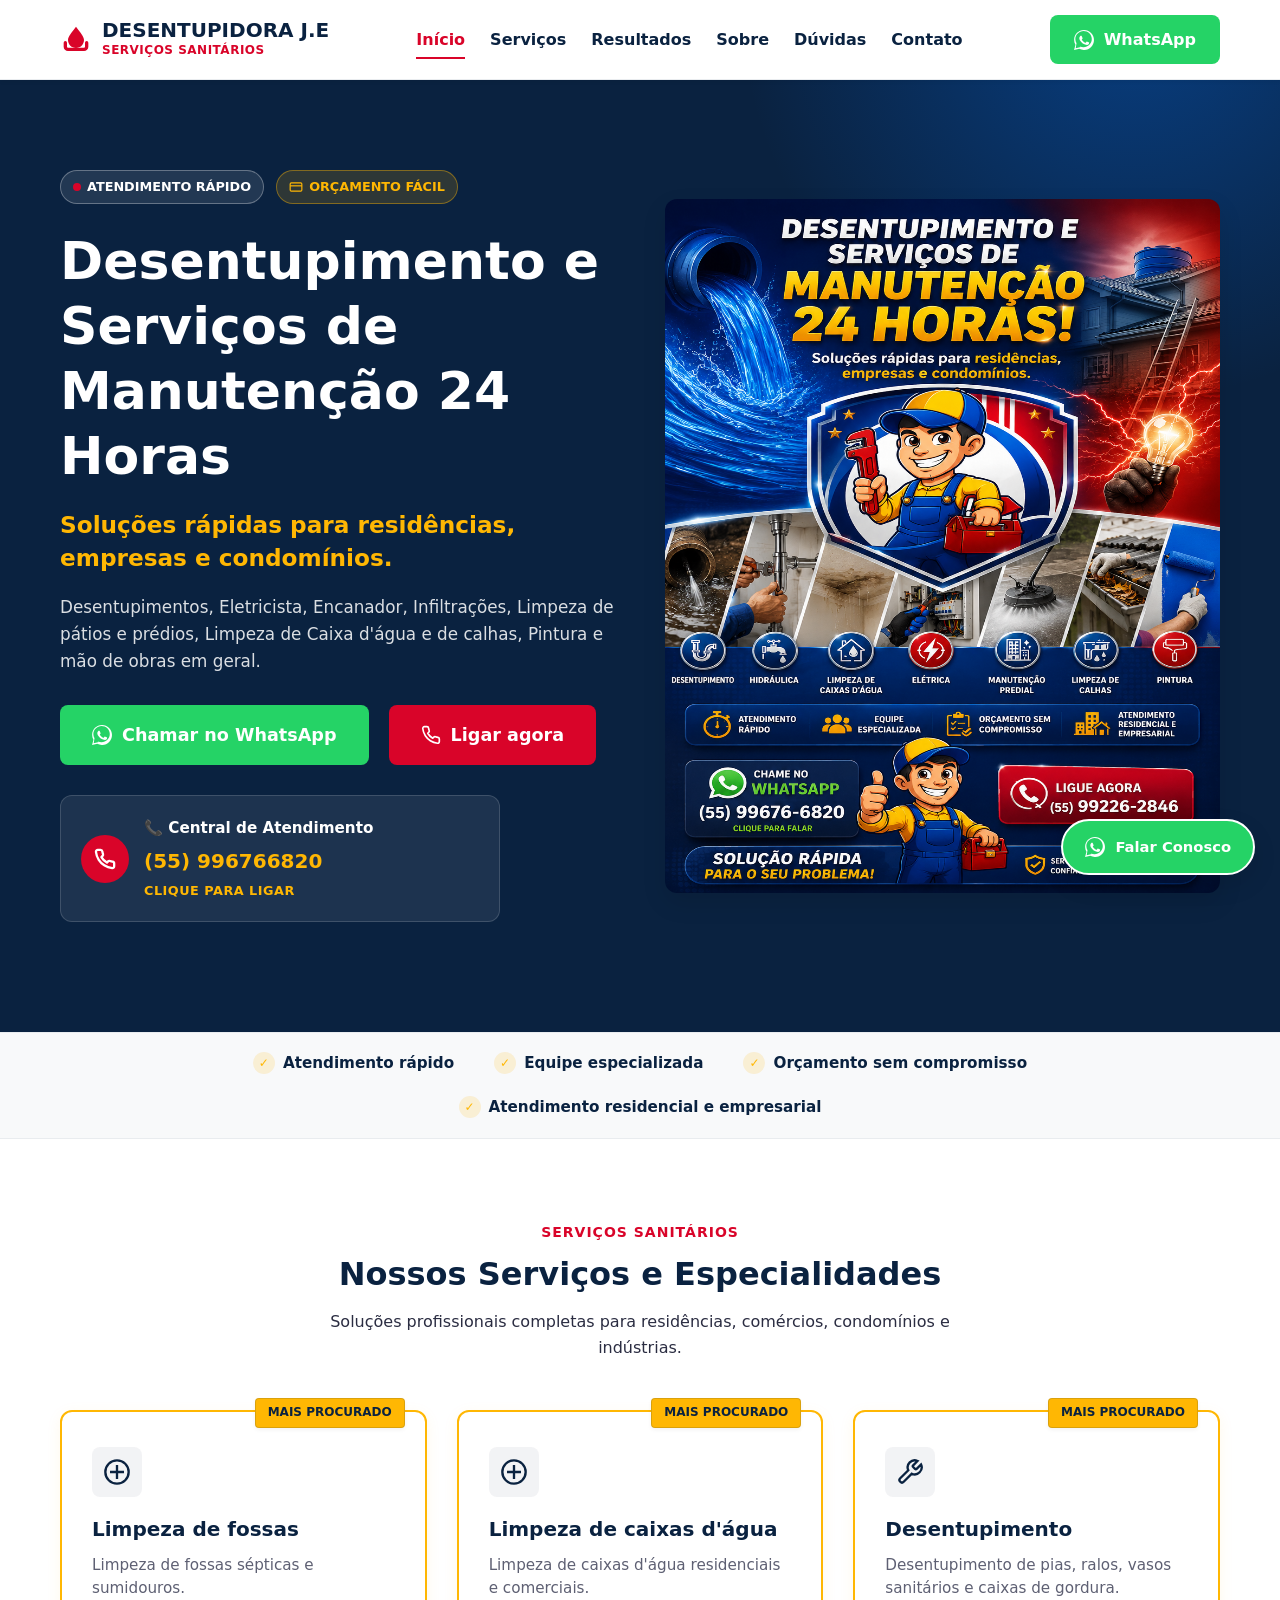
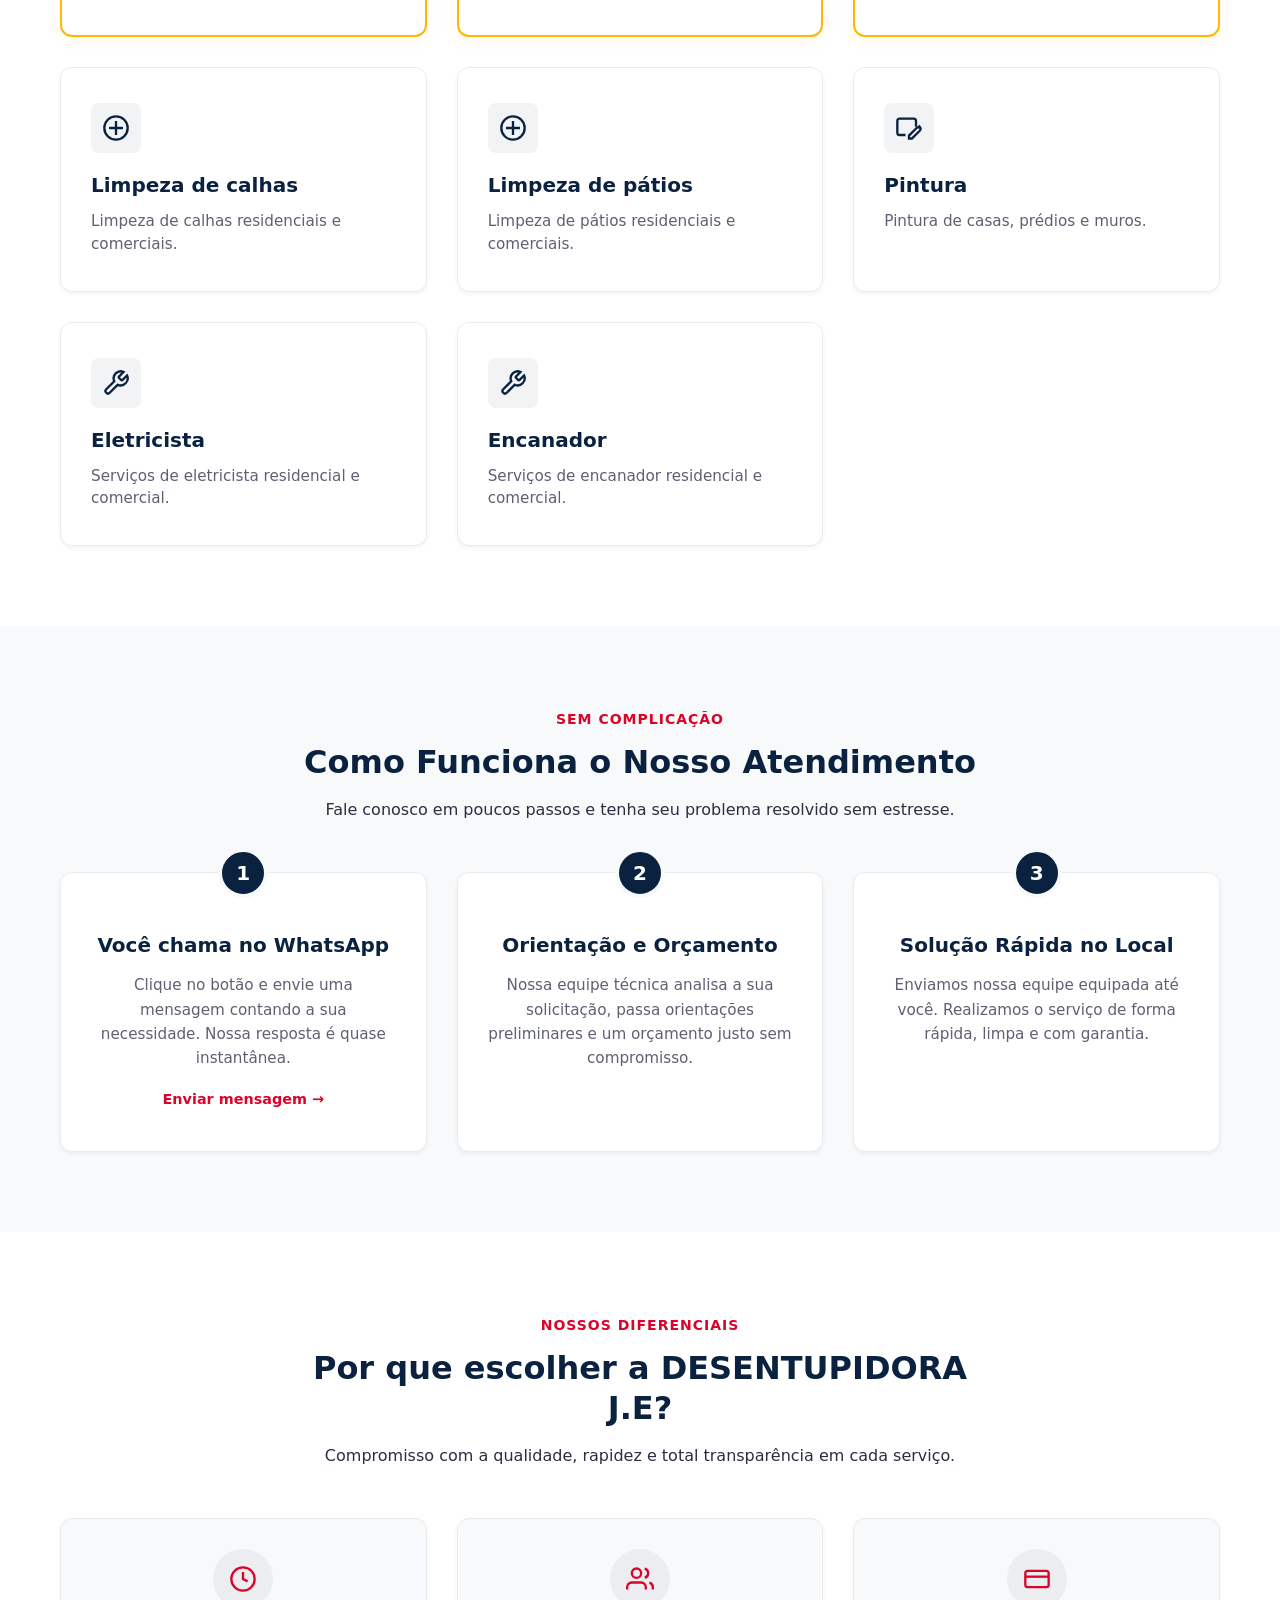
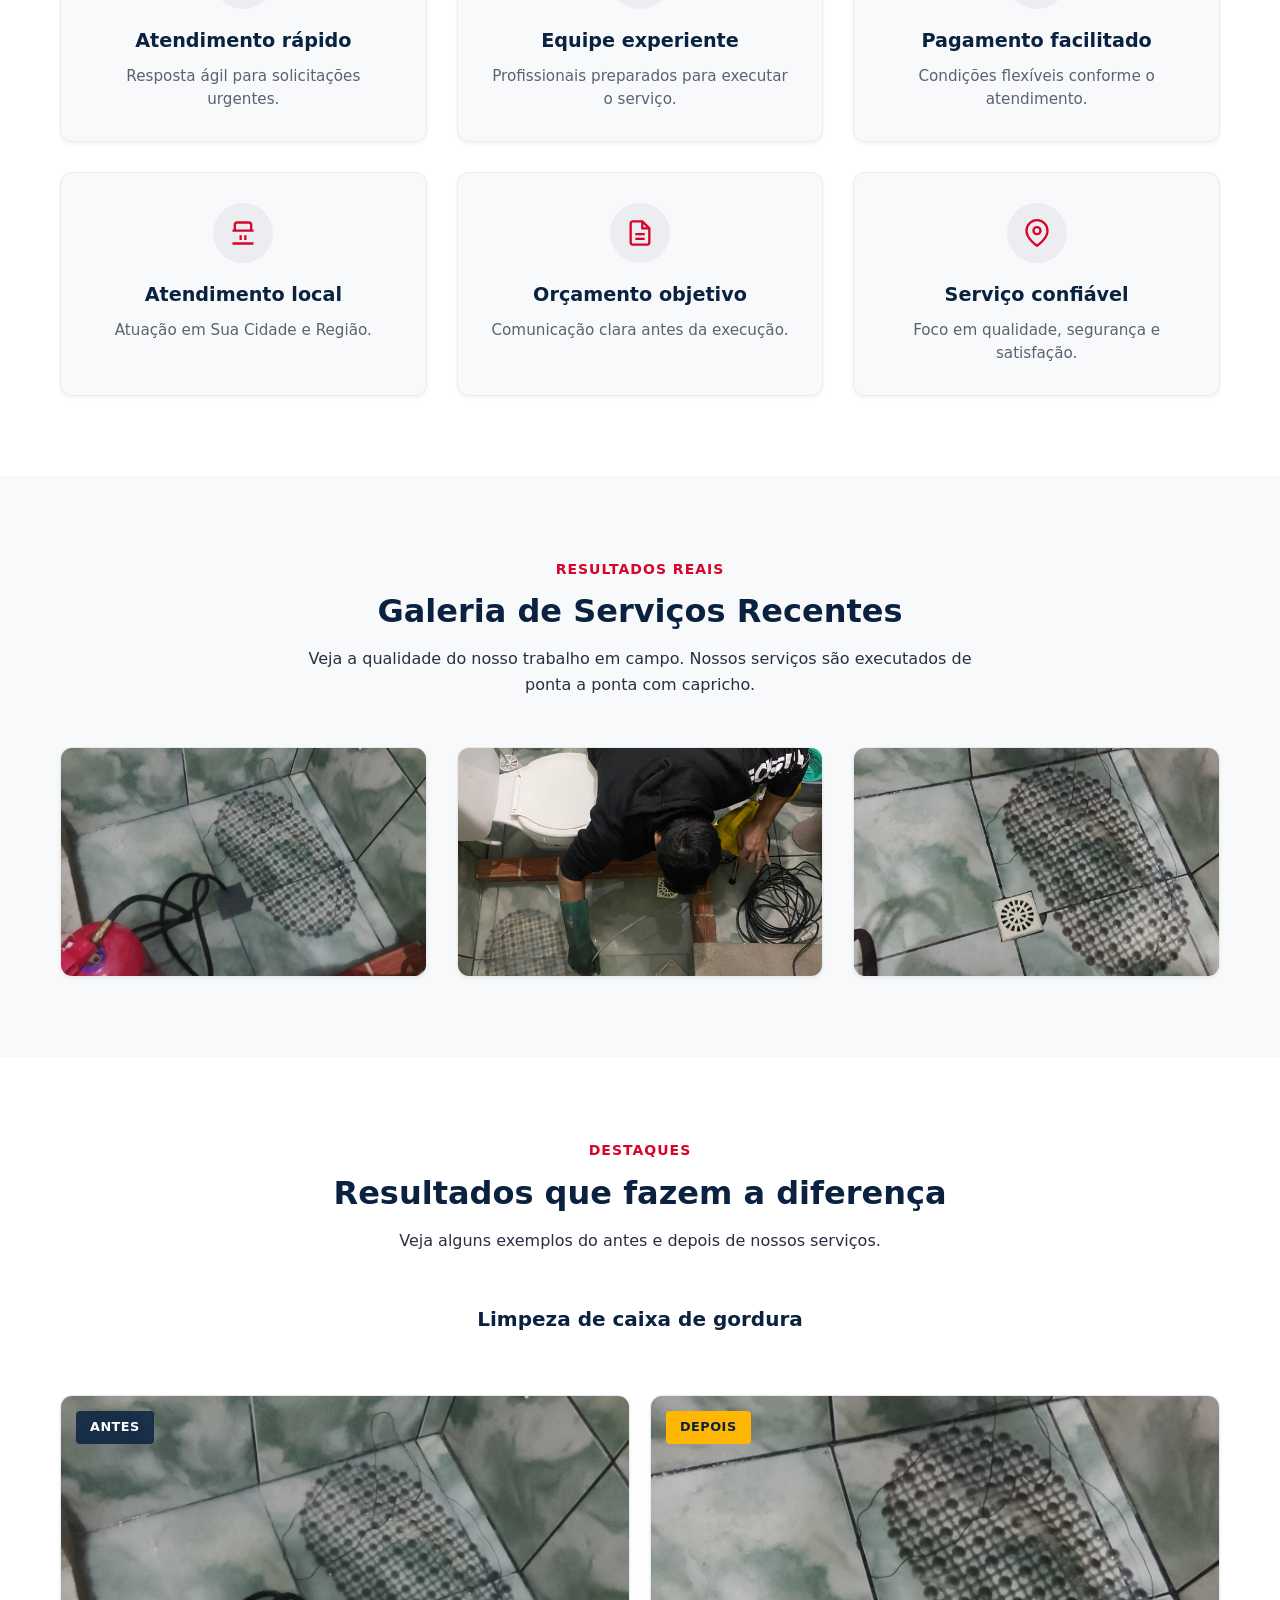
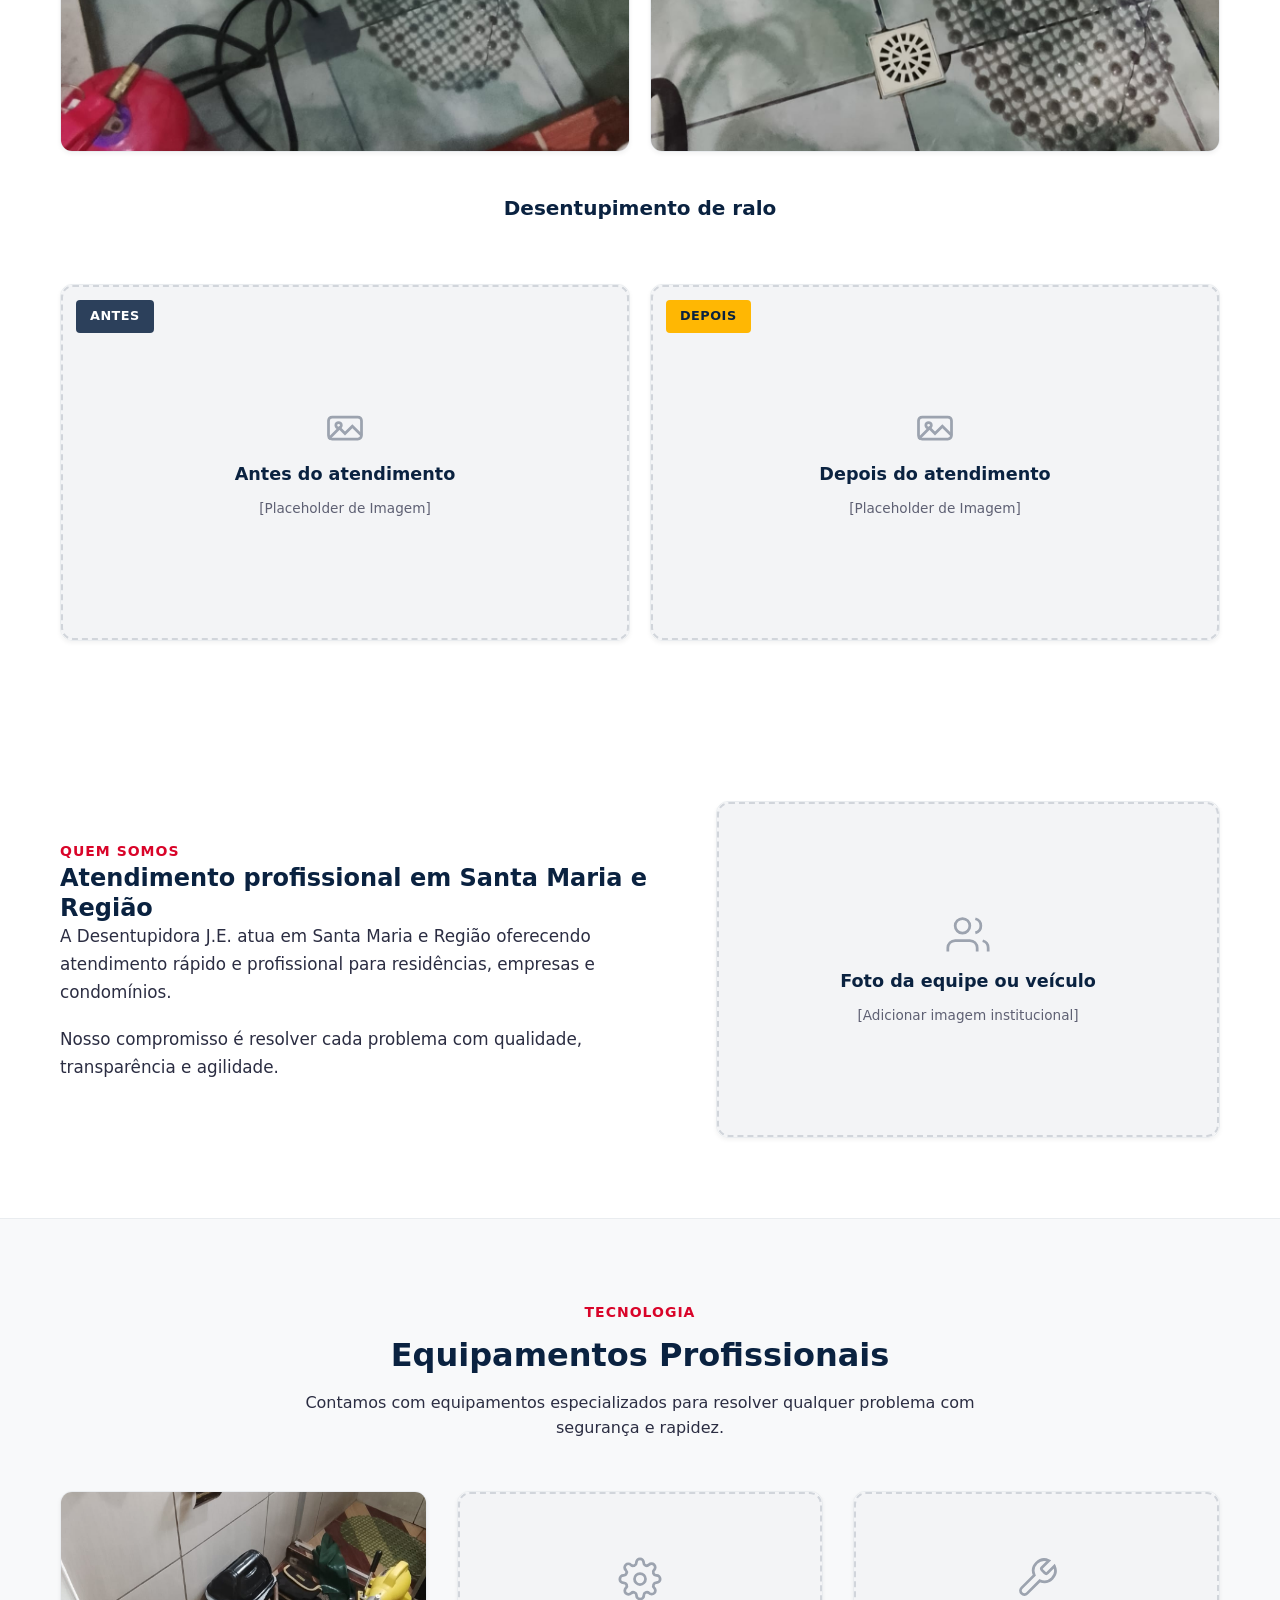
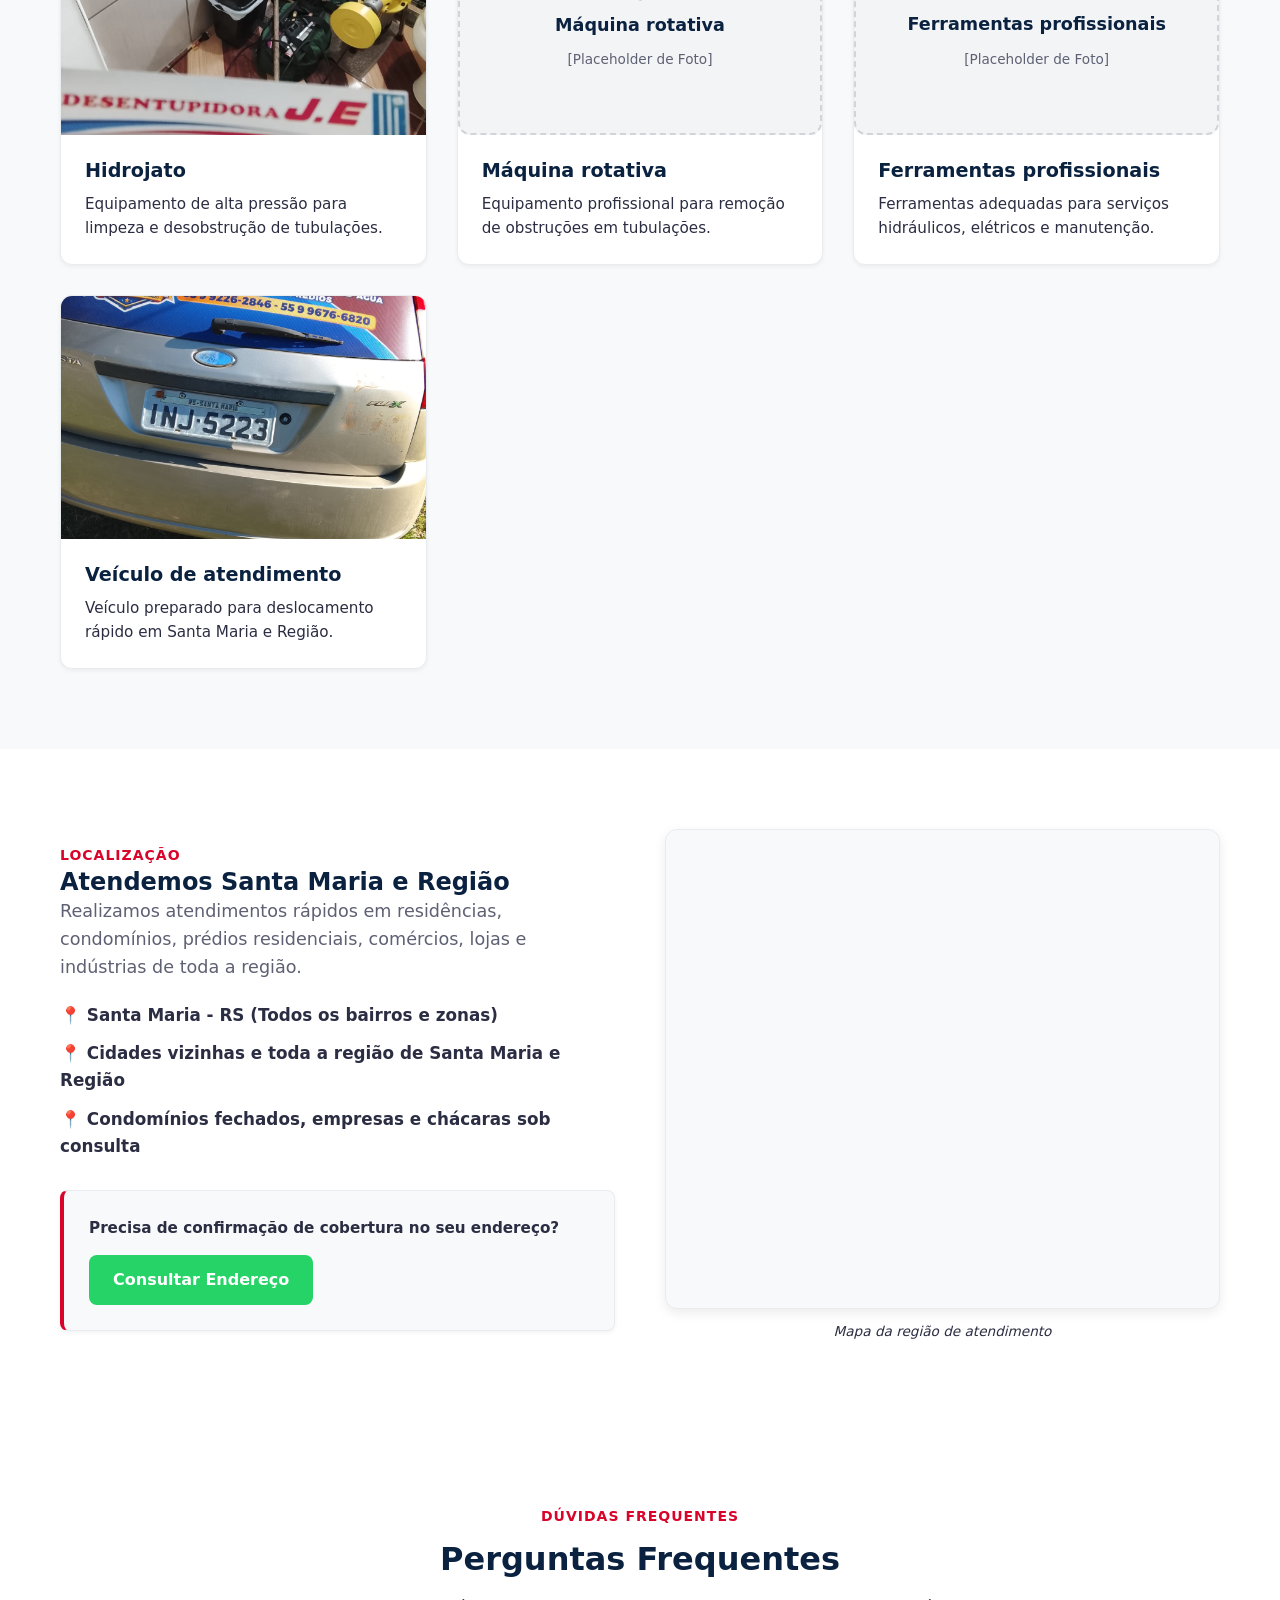
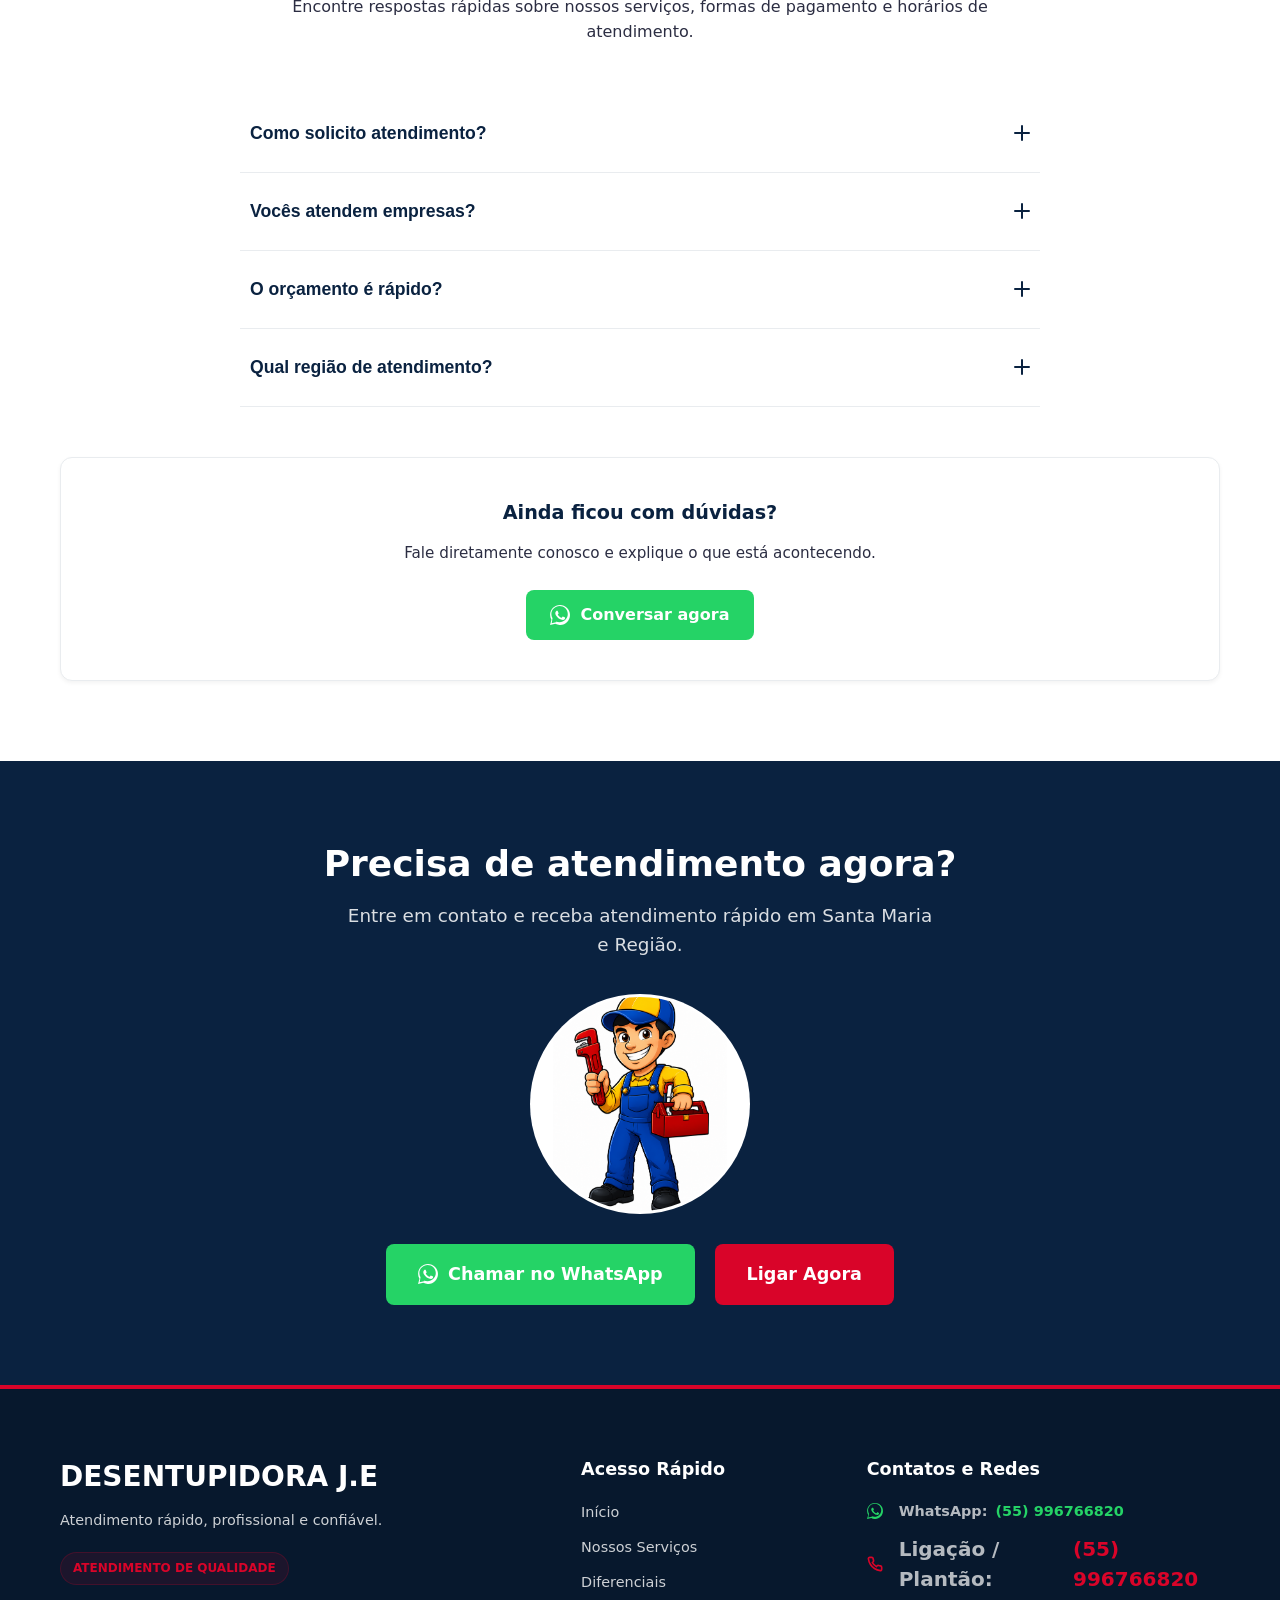
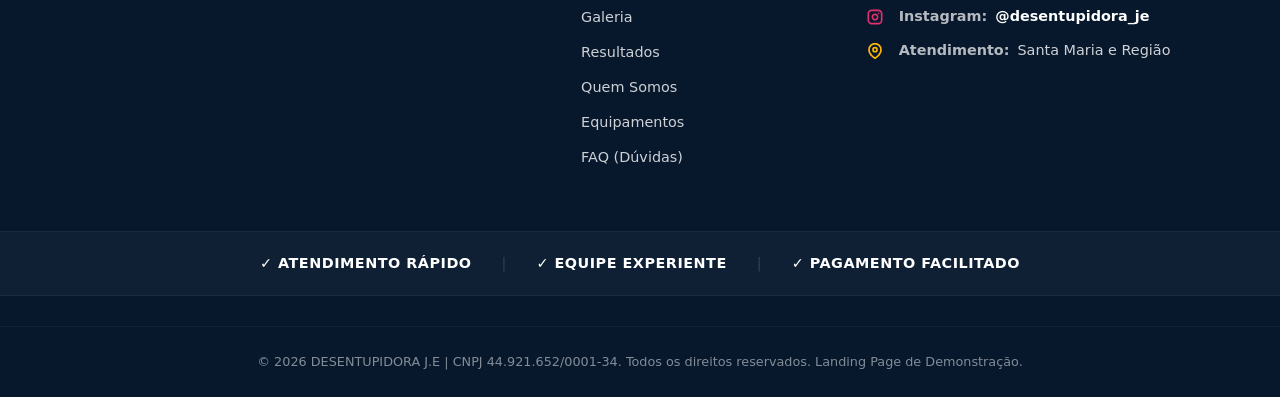
==== commit 2e9961f5: "feat: evolve local business landing page template - redesign hero section - improve navigation and l" ====
--- a/index.html
+++ b/index.html
@@ -16,6 +16,15 @@
     <meta property="og:description" content="">
     <meta property="og:image" content="assets/img/share-preview.jpg">
     
+    <!-- Twitter Cards (Preenchido pelo script.js) -->
+    <meta name="twitter:card" content="summary_large_image">
+    <meta name="twitter:title" content="">
+    <meta name="twitter:description" content="">
+    <meta name="twitter:image" content="assets/img/share-preview.jpg">
+    
+    <!-- Link Canonical (Preenchido pelo script.js) -->
+    <link rel="canonical" href="">
+    
     <!-- CSS Stylesheet -->
     <link rel="stylesheet" href="styles.css">
 </head>
@@ -24,7 +33,7 @@
     <!-- Header Fixo -->
     <header class="main-header">
         <div class="container header-container">
-            <a href="#inicio" class="logo">
+            <a href="#inicio" class="logo" aria-label="Ir para o início">
                 <svg class="logo-icon" viewBox="0 0 24 24" fill="none" xmlns="http://www.w3.org/2000/svg">
                     <path d="M4 14V17C4 18.1046 4.89543 19 6 19H18C19.1046 19 20 18.1046 20 17V14" stroke="currentColor" stroke-width="2.5" stroke-linecap="round"/>
                     <path d="M12 2C8.5 6.5 6 9.5 6 12C6 15.3137 8.68629 18 12 18C15.3137 18 18 15.3137 18 12C18 9.5 15.5 6.5 12 2Z" fill="currentColor"/>
@@ -36,16 +45,8 @@
             </a>
 
             <!-- Menu de Navegação -->
-            <nav class="nav-menu" id="navMenu">
-                <ul>
-                    <li><a href="#inicio" class="nav-link">Início</a></li>
-                    <li><a href="#servicos" class="nav-link">Serviços</a></li>
-                    <li><a href="#por-que-escolher" class="nav-link">Diferenciais</a></li>
-                    <li><a href="#galeria" class="nav-link">Galeria</a></li>
-                    <li><a href="#avaliacoes" class="nav-link">Depoimentos</a></li>
-                    <li><a href="#faq" class="nav-link">FAQ</a></li>
-                    <li><a href="#contato" class="nav-link">Contato</a></li>
-                </ul>
+            <nav class="nav-menu" id="navMenu" aria-label="Navegação principal">
+                <ul id="navigation-list"></ul>
             </nav>
 
             <!-- Botões do Header -->
@@ -56,7 +57,7 @@
                     </svg>
                     <span>WhatsApp</span>
                 </a>
-                <button class="menu-toggle" id="menuToggle" aria-label="Abrir Menu" aria-expanded="false">
+                <button class="menu-toggle" id="menuToggle" type="button" aria-label="Abrir menu" aria-expanded="false" aria-controls="navMenu">
                     <span class="bar"></span>
                     <span class="bar"></span>
                     <span class="bar"></span>
@@ -108,8 +109,8 @@
                                 <div class="emergency-info">
                                     <span class="emergency-title">📞 Central de Atendimento</span>
                                     <div class="emergency-phones">
-                                        <span class="phone-highlight"><span data-config="business.phonePrimary">(00) 00000-0000</span> <small>(Principal)</small></span>
-                                        <span class="phone-secundario" data-config="business.phoneSecondary">(00) 00000-0000</span>
+                                        <span class="phone-highlight"><span data-config="business.phonePrimary">(00) 00000-0000</span> <small></small></span>
+                                        <!-- <span class="phone-secundario" data-config="business.phoneSecondary">(00) 00000-0000</span> -->
                                     </div>
                                     <span class="emergency-cta">Clique para ligar</span>
                                 </div>
@@ -124,6 +125,11 @@
             </div>
         </section>
 
+        <!-- Hero Trust Bar (Indicadores de Confiança) -->
+        <div class="hero-trust-bar">
+            <div class="container hero-trust-container" id="trust-bar-container"></div>
+        </div>
+
         <!-- Seção de Serviços -->
         <section id="servicos" class="services-section">
             <div class="container">
@@ -203,6 +209,38 @@
             </div>
         </section>
 
+        <!-- Seção Antes e Depois -->
+        <section id="resultados" class="before-after-section">
+            <div class="container">
+                <div class="section-title-wrapper">
+                    <span class="section-subtitle">Destaques</span>
+                    <h2>Resultados que fazem a diferença</h2>
+                    <p>Veja alguns exemplos do antes e depois de nossos serviços.</p>
+                </div>
+                
+                <div class="before-after-grid" id="before-after-grid"></div>
+            </div>
+        </section>
+
+        <!-- Seção Quem Somos -->
+        <section id="quem-somos" class="about-section">
+            <div class="container about-grid" id="about-content">
+                <!-- Será gerado dinamicamente -->
+            </div>
+        </section>
+
+        <!-- Seção Equipamentos -->
+        <section id="equipamentos" class="equipments-section">
+            <div class="container">
+                <div class="section-title-wrapper">
+                    <span class="section-subtitle">Tecnologia</span>
+                    <h2>Equipamentos Profissionais</h2>
+                    <p>Contamos com equipamentos especializados para resolver qualquer problema com segurança e rapidez.</p>
+                </div>
+                <div class="equipment-grid" id="equipment-grid"></div>
+            </div>
+        </section>
+
         <!-- Área de Atendimento e Google Maps -->
         <section class="location-section">
             <div class="container location-container">
@@ -222,13 +260,16 @@
                 </div>
 
                 <!-- Wrapper do mapa dinâmico (Google Maps ou Placeholder) -->
-                <div class="map-wrapper" id="map-wrapper"></div>
+                <div class="map-container">
+                    <div class="map-wrapper" id="map-wrapper"></div>
+                    <span class="map-caption">Mapa da região de atendimento</span>
+                </div>
             </div>
         </section>
 
         <!-- Depoimentos (Avisos de mock no README e HTML) -->
         <!-- NOTA IMPORTANTE: Substituir os depoimentos fictícios por avaliações reais do Google Maps / Redes Sociais antes de publicar o site! -->
-        <section id="avaliacoes" class="testimonials-section">
+        <!-- <section id="avaliacoes" class="testimonials-section">
             <div class="container">
                 <div class="section-title-wrapper">
                     <span class="section-subtitle">Opinião de Quem Confia</span>
@@ -236,10 +277,10 @@
                     <p>Confira a avaliação de quem já contratou nossos serviços.</p>
                 </div>
 
-                <!-- Grid de avaliações dinâmico -->
+                Grid de avaliações dinâmico
                 <div class="testimonials-grid" id="testimonials-grid"></div>
             </div>
-        </section>
+        </section> -->
 
         <!-- FAQ Accordion -->
         <section id="faq" class="faq-section">
@@ -252,30 +293,17 @@
 
                 <!-- Lista de FAQ dinâmico -->
                 <div class="faq-list" id="faq-list"></div>
+
+                <!-- Chamada de Dúvidas Adicionais -->
+                <div class="faq-cta-box faq-cta" id="faq-cta"></div>
             </div>
         </section>
 
         <!-- CTA Final Section -->
         <section id="contato" class="cta-final-section">
             <div class="container">
-                <div class="cta-box">
-                    <h2>Precisa de atendimento agora?</h2>
-                    <p>Não espere o problema piorar. Entre em contato imediatamente com a <span data-config="business.name">Empresa Local</span> e tenha nossa equipe no seu local rapidamente.</p>
-                    
-                    <div class="cta-buttons">
-                        <a href="#" class="btn btn-whatsapp btn-large" data-whatsapp-link="true" target="_blank" rel="noopener noreferrer">
-                            <svg class="btn-icon" viewBox="0 0 24 24" fill="currentColor">
-                                <path d="M.057 24l1.687-6.163c-1.041-1.804-1.588-3.849-1.587-5.946C.06 5.348 5.397.01 12.008.01c3.202.001 6.212 1.246 8.477 3.514 2.266 2.268 3.507 5.28 3.505 8.484-.004 6.657-5.34 11.997-11.953 11.997-2.005-.001-3.973-.502-5.724-1.457L0 24zm6.59-4.846c1.6.95 3.188 1.449 4.825 1.451 5.436 0 9.86-4.37 9.864-9.799.002-2.63-1.023-5.101-2.885-6.965C16.588 1.977 14.12 1.05 11.499 1.05c-5.447 0-9.873 4.372-9.877 9.802-.001 1.774.48 3.509 1.394 5.086L2.025 21.91l6.19-1.616c-.001.001 0 0 0 0zM17.65 14.86c-.29-.145-1.71-.846-1.974-.942-.266-.097-.459-.145-.653.145-.193.29-.747.942-.916 1.135-.168.193-.337.218-.627.072-1.737-.867-2.906-1.536-4.065-3.525-.3-.513.3-.477.859-1.597.09-.182.045-.34-.022-.485-.068-.145-.653-1.573-.895-2.153-.235-.568-.476-.491-.653-.5-.17-.008-.363-.01-.555-.01-.193 0-.507.072-.772.362-.266.29-1.013.99-1.013 2.415 0 1.424 1.037 2.803 1.182 2.996.145.193 2.04 3.115 4.939 4.368.69.298 1.229.476 1.649.609.693.22 1.324.19 1.822.115.556-.084 1.711-.7 1.952-1.376.24-.677.24-1.256.168-1.376-.07-.12-.264-.193-.553-.337z"/>
-                            </svg>
-                            Chamar no WhatsApp
-                        </a>
-                        <a href="#" class="btn btn-phone btn-large" data-phone-primary-link="true" id="cta-phone-btn">
-                            <svg class="btn-icon" viewBox="0 0 24 24" fill="none" stroke="currentColor" stroke-width="2" stroke-linecap="round" stroke-linejoin="round">
-                                <path d="M22 16.92v3a2 2 0 0 1-2.18 2 19.79 19.79 0 0 1-8.63-3.07 19.5 19.5 0 0 1-6-6 19.79 19.79 0 0 1-3.07-8.67A2 2 0 0 1 4.11 2h3a2 2 0 0 1 2 1.72 12.84 12.84 0 0 0 .7 2.81 2 2 0 0 1-.45 2.11L8.09 9.91a16 16 0 0 0 6 6l1.27-1.27a2 2 0 0 1 2.11-.45 12.84 12.84 0 0 0 2.81.7A2 2 0 0 1 22 16.92z"/>
-                            </svg>
-                            Ligar Agora
-                        </a>
-                    </div>
+                <div class="cta-box" id="final-cta-content" >
+                    <!-- Será gerado dinamicamente -->
                 </div>
             </div>
         </section>
@@ -298,7 +326,9 @@
                     <li><a href="#servicos">Nossos Serviços</a></li>
                     <li><a href="#por-que-escolher">Diferenciais</a></li>
                     <li><a href="#galeria">Galeria</a></li>
-                    <li><a href="#avaliacoes">Depoimentos</a></li>
+                    <li><a href="#resultados">Resultados</a></li>
+                    <li><a href="#quem-somos">Quem Somos</a></li>
+                    <li><a href="#equipamentos">Equipamentos</a></li>
                     <li><a href="#faq">FAQ (Dúvidas)</a></li>
                 </ul>
             </div>
@@ -306,25 +336,40 @@
             <div class="footer-col-contact">
                 <h4>Contatos e Redes</h4>
                 <ul class="contact-info-list">
-                    <li>
+                    <li class="contact-highlight whatsapp-highlight">
+                        <svg class="contact-icon" viewBox="0 0 24 24" fill="currentColor" width="16" height="16" style="vertical-align: middle; margin-right: 8px;">
+                            <path d="M.057 24l1.687-6.163c-1.041-1.804-1.588-3.849-1.587-5.946C.06 5.348 5.397.01 12.008.01c3.202.001 6.212 1.246 8.477 3.514 2.266 2.268 3.507 5.28 3.505 8.484-.004 6.657-5.34 11.997-11.953 11.997-2.005-.001-3.973-.502-5.724-1.457L0 24zm6.59-4.846c1.6.95 3.188 1.449 4.825 1.451 5.436 0 9.86-4.37 9.864-9.799.002-2.63-1.023-5.101-2.885-6.965C16.588 1.977 14.12 1.05 11.499 1.05c-5.447 0-9.873 4.372-9.877 9.802-.001 1.774.48 3.509 1.394 5.086L2.025 21.91l6.19-1.616c-.001.001 0 0 0 0zM17.65 14.86c-.29-.145-1.71-.846-1.974-.942-.266-.097-.459-.145-.653.145-.193.29-.747.942-.916 1.135-.168.193-.337.218-.627.072-1.737-.867-2.906-1.536-4.065-3.525-.3-.513.3-.477.859-1.597.09-.182.045-.34-.022-.485-.068-.145-.653-1.573-.895-2.153-.235-.568-.476-.491-.653-.5-.17-.008-.363-.01-.555-.01-.193 0-.507.072-.772.362-.266.29-1.013.99-1.013 2.415 0 1.424 1.037 2.803 1.182 2.996.145.193 2.04 3.115 4.939 4.368.69.298 1.229.476 1.649.609.693.22 1.324.19 1.822.115.556-.084 1.711-.7 1.952-1.376.24-.677.24-1.256.168-1.376-.07-.12-.264-.193-.553-.337z"/>
+                        </svg>
                         <strong>WhatsApp:</strong> 
                         <a href="#" data-whatsapp-link="true" target="_blank" rel="noopener noreferrer">
                             <span data-config="business.phonePrimary">(00) 00000-0000</span>
                         </a>
                     </li>
-                    <li>
+                    <li class="contact-highlight phone-highlight">
+                        <svg class="contact-icon" viewBox="0 0 24 24" fill="none" stroke="currentColor" stroke-width="2.5" stroke-linecap="round" stroke-linejoin="round" width="16" height="16" style="vertical-align: middle; margin-right: 8px;">
+                            <path d="M22 16.92v3a2 2 0 0 1-2.18 2 19.79 19.79 0 0 1-8.63-3.07 19.5 19.5 0 0 1-6-6 19.79 19.79 0 0 1-3.07-8.67A2 2 0 0 1 4.11 2h3a2 2 0 0 1 2 1.72 12.84 12.84 0 0 0 .7 2.81 2 2 0 0 1-.45 2.11L8.09 9.91a16 16 0 0 0 6 6l1.27-1.27a2 2 0 0 1 2.11-.45 12.84 12.84 0 0 0 2.81.7A2 2 0 0 1 22 16.92z"/>
+                        </svg>
                         <strong>Ligação / Plantão:</strong> 
                         <a href="#" data-phone-primary-link="true">
                             <span data-config="business.phonePrimary">(00) 00000-0000</span>
                         </a>
                     </li>
-                    <li>
+                    <li class="contact-highlight instagram-highlight">
+                        <svg class="contact-icon" viewBox="0 0 24 24" fill="none" stroke="currentColor" stroke-width="2.5" stroke-linecap="round" stroke-linejoin="round" width="16" height="16" style="vertical-align: middle; margin-right: 8px;">
+                            <rect x="2" y="2" width="20" height="20" rx="5" ry="5"/>
+                            <path d="M16 11.37A4 4 0 1 1 12.63 8 4 4 0 0 1 16 11.37z"/>
+                            <line x1="17.5" y1="6.5" x2="17.51" y2="6.5"/>
+                        </svg>
                         <strong>Instagram:</strong>
                         <a href="#" data-instagram-link="true" target="_blank" rel="noopener noreferrer">
                             <span data-config="business.instagram">@empresa.local</span>
                         </a>
                     </li>
-                    <li>
+                    <li class="contact-highlight region-highlight">
+                        <svg class="contact-icon" viewBox="0 0 24 24" fill="none" stroke="currentColor" stroke-width="2.5" stroke-linecap="round" stroke-linejoin="round" width="16" height="16" style="vertical-align: middle; margin-right: 8px;">
+                            <path d="M21 10c0 7-9 13-9 13s-9-6-9-13a9 9 0 0 1 18 0z"/>
+                            <circle cx="12" cy="10" r="3"/>
+                        </svg>
                         <strong>Atendimento:</strong> <span data-config="business.region">Sua Cidade e Região</span>
                     </li>
                 </ul>
@@ -338,7 +383,7 @@
 
         <div class="footer-bottom">
             <div class="container footer-bottom-container">
-                <p>&copy; 2026 <span data-config="business.name">Empresa Local</span>. Todos os direitos reservados. Landing Page de Demonstração.</p>
+                <p>&copy; 2026 <span data-config="business.name">Empresa Local</span> | CNPJ 44.921.652/0001-34. Todos os direitos reservados. Landing Page de Demonstração.</p>
             </div>
         </div>
     </footer>
--- a/styles.css
+++ b/styles.css
@@ -375,10 +375,12 @@
     color: var(--color-primary);
     padding: 8px 0;
     border-bottom: 2px solid transparent;
+    transition: color var(--transition-fast), border-color var(--transition-fast), transform var(--transition-fast);
 }
 
 .nav-link:hover {
     color: var(--color-secondary);
+    transform: translateY(-1px);
 }
 
 .header-actions {
@@ -426,7 +428,7 @@
     width: 800px;
     height: 800px;
     border-radius: 50%;
-    background: radial-gradient(circle, rgba(22, 54, 92, 0.4) 0%, rgba(10, 34, 64, 0) 70%);
+    background: radial-gradient(circle, rgba(5, 105, 228, 0.4) 0%, rgba(10, 34, 64, 0) 70%);
     pointer-events: none;
 }
 
@@ -580,13 +582,19 @@
 /* Hero Media Column */
 .hero-media-content {
     width: 100%;
+    height: 100%;
+    display: flex;
+    align-items: center;
+    justify-content: center;
 }
 
 .hero-image {
+    display: block;
     width: 100%;
     height: auto;
-    max-height: 480px;
-    object-fit: cover;
+    aspect-ratio: 4 / 5;
+    object-fit: fill;
+    object-position: center;
     border-radius: var(--radius-lg);
     box-shadow: var(--shadow-lg);
 }
@@ -618,7 +626,7 @@
 }
 
 .service-card:hover {
-    transform: translateY(-4px);
+    transform: translateY(-4px) scale(1.03);
     box-shadow: var(--shadow-md);
     border-color: rgba(10, 34, 64, 0.15);
 }
@@ -776,7 +784,7 @@
 }
 
 .why-card:hover {
-    transform: translateY(-4px);
+    transform: translateY(-4px) scale(1.03);
     box-shadow: var(--shadow-md);
     border-color: rgba(10, 34, 64, 0.15);
 }
@@ -1246,6 +1254,390 @@
 }
 
 /* ==========================================================================
+   V2 REFINEMENTS & NEW SECTIONS
+   ========================================================================== */
+
+/* 1. Hero Trust Bar */
+.hero-trust-bar {
+    background-color: var(--color-bg-alt);
+    border-top: 1px solid var(--color-border);
+    border-bottom: 1px solid var(--color-border);
+    padding: 18px 0;
+}
+.hero-trust-container {
+    display: flex;
+    flex-wrap: wrap;
+    justify-content: center;
+    gap: 20px 40px;
+    align-items: center;
+}
+.hero-trust-item {
+    font-size: 0.95rem;
+    color: var(--color-primary);
+    font-weight: 600;
+    display: flex;
+    align-items: center;
+    gap: 8px;
+}
+.hero-trust-item .check-icon {
+    color: var(--color-accent);
+    font-weight: 800;
+    background-color: rgba(255, 183, 3, 0.15);
+    width: 22px;
+    height: 22px;
+    border-radius: 50%;
+    display: inline-flex;
+    align-items: center;
+    justify-content: center;
+    font-size: 0.75rem;
+}
+
+/* 2. Antes e Depois (Before & After) */
+.before-after-section {
+    padding: 80px 0;
+    background-color: var(--color-bg-light);
+}
+.before-after {
+    display: grid;
+    grid-template-columns: 1fr;
+    gap: 30px;
+    margin-top: 40px;
+}
+@media (min-width: 768px) {
+    .before-after {
+        grid-template-columns: repeat(2, 1fr);
+    }
+}
+.before-after-col {
+    position: relative;
+    border-radius: var(--radius-lg);
+    overflow: hidden;
+    box-shadow: var(--shadow-sm);
+    transition: transform 0.2s ease, box-shadow 0.2s ease;
+    border: 1px solid var(--color-border);
+}
+.before-after-col:hover {
+    transform: translateY(-4px) scale(1.02);
+    box-shadow: var(--shadow-md);
+}
+.before-after-image {
+    width: 100%;
+    height: auto;
+    aspect-ratio: 16 / 10;
+    object-fit: cover;
+    display: block;
+}
+.before-after-badge {
+    position: absolute;
+    top: 15px;
+    left: 15px;
+    background-color: rgba(10, 34, 64, 0.85);
+    color: #ffffff;
+    padding: 6px 14px;
+    border-radius: var(--radius-sm);
+    font-size: 0.8rem;
+    font-weight: 700;
+    text-transform: uppercase;
+    letter-spacing: 0.5px;
+    z-index: 2;
+}
+.before-after-col.after .before-after-badge {
+    background-color: var(--color-accent);
+    color: var(--color-primary);
+}
+.before-after-placeholder {
+    aspect-ratio: 16 / 10;
+    height: auto;
+    width: 100%;
+}
+
+/* 3. Quem Somos (About) */
+.about-section {
+    padding: 80px 0;
+    background-color: #ffffff;
+    border-bottom: 1px solid var(--color-border);
+}
+.about-grid {
+    display: grid;
+    grid-template-columns: 1fr;
+    gap: 40px;
+    align-items: center;
+}
+@media (min-width: 768px) {
+    .about-grid {
+        grid-template-columns: 1.1fr 0.9fr;
+    }
+}
+.about-content {
+    display: flex;
+    flex-direction: column;
+}
+.about-description {
+    font-size: 1.05rem;
+    color: var(--color-text-light);
+    line-height: 1.65;
+    margin-bottom: 20px;
+}
+.about-media {
+    position: relative;
+    border-radius: var(--radius-lg);
+    overflow: hidden;
+    box-shadow: var(--shadow-sm);
+    border: 1px solid var(--color-border);
+}
+.about-image {
+    width: 100%;
+    height: auto;
+    aspect-ratio: 3 / 2;
+    object-fit: cover;
+    display: block;
+    transition: transform 0.3s ease;
+}
+.about-media:hover .about-image {
+    transform: scale(1.04);
+}
+.about-placeholder {
+    aspect-ratio: 3 / 2;
+    width: 100%;
+    height: auto;
+}
+
+/* 4. Equipamentos (Equipments) */
+.equipments-section {
+    padding: 80px 0;
+    background-color: var(--color-bg-alt);
+}
+.equipments-grid {
+    display: grid;
+    grid-template-columns: repeat(auto-fit, minmax(260px, 1fr));
+    gap: 30px;
+    margin-top: 40px;
+}
+.equipment-card {
+    background-color: #ffffff;
+    border: 1px solid var(--color-border);
+    border-radius: var(--radius-lg);
+    overflow: hidden;
+    box-shadow: var(--shadow-sm);
+    transition: transform 0.2s ease, box-shadow 0.2s ease;
+    display: flex;
+    flex-direction: column;
+}
+.equipment-card:hover {
+    transform: translateY(-4px) scale(1.02);
+    box-shadow: var(--shadow-md);
+}
+.equipment-media {
+    width: 100%;
+    aspect-ratio: 3 / 2;
+    overflow: hidden;
+}
+.equipment-image {
+    width: 100%;
+    height: 100%;
+    object-fit: cover;
+    display: block;
+}
+.equipment-placeholder {
+    aspect-ratio: 3 / 2;
+    width: 100%;
+    height: auto;
+}
+.equipment-info {
+    padding: 24px;
+    display: flex;
+    flex-direction: column;
+    flex-grow: 1;
+}
+.equipment-info h3 {
+    font-size: 1.2rem;
+    color: var(--color-primary);
+    margin-bottom: 12px;
+    font-weight: 700;
+}
+.equipment-info p {
+    font-size: 0.95rem;
+    color: var(--color-text-light);
+    line-height: 1.55;
+}
+
+/* 5. Google Maps container and Caption styling */
+.map-container {
+    display: flex;
+    flex-direction: column;
+    gap: 12px;
+    width: 100%;
+}
+.map-caption {
+    font-size: 0.85rem;
+    color: var(--color-text-light);
+    text-align: center;
+    font-style: italic;
+    font-weight: 500;
+}
+
+/* 6. FAQ Additional CTA Box */
+.faq-cta-box {
+    margin-top: 45px;
+    padding: 35px;
+    background-color: var(--color-bg-alt);
+    border: 1px solid var(--color-border);
+    border-radius: var(--radius-lg);
+    text-align: center;
+    display: flex;
+    flex-direction: column;
+    align-items: center;
+    gap: 12px;
+    box-shadow: var(--shadow-sm);
+}
+.faq-cta-box p {
+    font-size: 1.2rem;
+    font-weight: 700;
+    color: var(--color-primary);
+    margin: 0;
+}
+.faq-cta-box span {
+    font-size: 0.95rem;
+    color: var(--color-text-light);
+    margin-bottom: 8px;
+}
+.faq-cta-box .btn-whatsapp {
+    margin-top: 5px;
+}
+
+/* 7. CTA Final Mascot & Buttons Layout */
+.cta-content-wrapper {
+    display: flex;
+    flex-direction: column;
+    align-items: center;
+    gap: 30px;
+    margin-top: 35px;
+}
+@media (min-width: 768px) {
+    .cta-content-wrapper {
+        flex-direction: row;
+        justify-content: center;
+        align-items: center;
+        gap: 40px;
+    }
+}
+.cta-mascot-container {
+    width: 100px;
+    height: 100px;
+    border-radius: 50%;
+    display: flex;
+    align-items: center;
+    justify-content: center;
+    background-color: #ffffff  !important;
+    border: 1px dashed rgba(255, 255, 255, 0.25) !important;
+    color: #ffffff !important;
+}
+.cta-mascot-image {
+    width: 100%;
+    height: 100%;
+    object-fit: fill;
+    transition: transform var(--transition-normal);
+}
+.cta-mascot-container:hover .cta-mascot-image {
+    transform: rotate(3deg) scale(1.05);
+}
+.mascot-placeholder {
+    width: 100px;
+    height: 100px;
+    border-radius: 50%;
+    display: flex;
+    align-items: center;
+    justify-content: center;
+    background-color: #ffffff  !important;
+    border: 1px dashed rgba(255, 255, 255, 0.25) !important;
+    color: #ffffff !important;
+}
+.mascot-placeholder .placeholder-content {
+    color: #ffffff !important;
+    font-size: 0.8rem;
+    font-weight: 600;
+}
+.mascot-placeholder svg {
+    color: var(--color-accent) !important;
+    width: 32px !important;
+    height: 32px !important;
+    margin-bottom: 4px !important;
+}
+
+/* 8. Footer Logo, SVGs and Highlights */
+.footer-col-about h3 {
+    font-size: 1.75rem !important; /* Logo enlargement */
+}
+.contact-highlight {
+    display: flex;
+    align-items: center;
+    gap: 8px;
+    line-height: 1.6;
+}
+.contact-icon {
+    width: 16px;
+    height: 16px;
+    flex-shrink: 0;
+    transition: transform 0.2s ease;
+}
+.contact-highlight:hover .contact-icon {
+    transform: scale(1.2);
+}
+.whatsapp-highlight svg {
+    color: #25d366;
+}
+.phone-highlight svg {
+    color: var(--color-secondary);
+}
+.instagram-highlight svg {
+    color: #e1306c;
+}
+.region-highlight svg {
+    color: var(--color-accent);
+}
+.contact-highlight strong {
+    font-weight: 600;
+    color: rgba(255, 255, 255, 0.7);
+}
+.contact-highlight a {
+    color: #ffffff;
+    font-weight: 700 !important;
+    transition: color 0.2s ease, text-shadow 0.2s ease;
+}
+.contact-highlight.whatsapp-highlight a {
+    color: #25d366;
+}
+.contact-highlight.whatsapp-highlight a:hover {
+    color: #1ebe5d;
+    text-shadow: 0 0 10px rgba(37, 211, 102, 0.3);
+}
+.contact-highlight.phone-highlight a {
+    color: var(--color-secondary);
+}
+.contact-highlight.phone-highlight a:hover {
+    color: var(--color-secondary-hover);
+    text-shadow: 0 0 10px rgba(217, 4, 41, 0.3);
+}
+.contact-highlight.instagram-highlight a:hover {
+    color: #e1306c;
+}
+
+/* 9. Premium Gallery Zoom / Effects */
+.gallery-card {
+    transition: transform 0.3s cubic-bezier(0.165, 0.84, 0.44, 1), box-shadow 0.3s cubic-bezier(0.165, 0.84, 0.44, 1) !important;
+}
+.gallery-card:hover {
+    transform: translateY(-6px) scale(1.03) !important;
+    box-shadow: var(--shadow-lg) !important;
+}
+.gallery-image {
+    transition: transform 0.5s ease !important;
+}
+.gallery-card:hover .gallery-image {
+    transform: scale(1.08) !important;
+}
+
+/* ==========================================================================
    RESPONSIVE DESIGN (MEDIA QUERIES)
    ========================================================================== */
 
@@ -1269,9 +1661,10 @@
     }
     
     .hero-grid {
-        grid-template-columns: 1.25fr 0.75fr;
+        grid-template-columns: 1fr 1fr;
         gap: 50px;
         text-align: left;
+        align-items: center;
     }
     
     .hero-text-content {
@@ -1316,6 +1709,10 @@
     .location-container {
         grid-template-columns: 1fr 1fr;
         gap: 50px;
+    }
+    
+    .map-wrapper {
+        height: 480px;
     }
     
     /* Testimonials Grid */
@@ -1409,3 +1806,230 @@
         transform: translateY(-8px) rotate(-45deg);
     }
 }
+
+/* ==========================================================================
+   DYNAMIC REFACTOR LAYOUTS, FOCUS STATES & ACCESSIBILITY
+   ========================================================================== */
+
+/* Accessibility Focus States and Keyboard Focus Indicator */
+a:focus-visible,
+button:focus-visible,
+input:focus-visible,
+textarea:focus-visible,
+[role="button"]:focus-visible {
+    outline: 3px solid var(--color-secondary) !important;
+    outline-offset: 3px !important;
+    border-radius: var(--radius-sm);
+}
+
+/* Scroll Offset Adjustments */
+section[id] {
+    scroll-margin-top: calc(var(--header-height) + 16px);
+}
+
+/* Active Nav Links styling (without !important, using proper specificity) */
+.nav-menu ul li a.nav-link.is-active,
+.nav-menu ul li a.nav-link.active {
+    color: var(--color-secondary);
+    border-bottom-color: var(--color-secondary);
+}
+
+/* Before and After Grid and Card Styles */
+.before-after-grid {
+    display: flex;
+    flex-direction: column;
+    gap: 40px;
+    margin-top: 40px;
+}
+.before-after-item-wrapper {
+    display: flex;
+    flex-direction: column;
+    gap: 15px;
+}
+.before-after-title {
+    font-size: 1.25rem;
+    font-weight: 700;
+    color: var(--color-primary);
+    margin-bottom: 5px;
+    text-align: center;
+}
+.before-after-images {
+    display: grid;
+    grid-template-columns: 1fr;
+    gap: 20px;
+}
+@media (min-width: 768px) {
+    .before-after-images {
+        grid-template-columns: repeat(2, 1fr);
+    }
+}
+.before-after-card {
+    position: relative;
+    border-radius: var(--radius-lg);
+    overflow: hidden;
+    box-shadow: var(--shadow-sm);
+    transition: transform 0.2s ease, box-shadow 0.2s ease;
+    border: 1px solid var(--color-border);
+}
+.before-after-card:hover {
+    transform: translateY(-4px) scale(1.02);
+    box-shadow: var(--shadow-md);
+}
+.comparison-label {
+    position: absolute;
+    top: 15px;
+    left: 15px;
+    background-color: rgba(10, 34, 64, 0.85);
+    color: #ffffff;
+    padding: 6px 14px;
+    border-radius: var(--radius-sm);
+    font-size: 0.8rem;
+    font-weight: 700;
+    text-transform: uppercase;
+    letter-spacing: 0.5px;
+    z-index: 2;
+}
+.after .comparison-label {
+    background-color: var(--color-accent);
+    color: var(--color-primary);
+}
+
+/* About Section Text Styling */
+.about-text.about-description {
+    font-size: 1.05rem;
+    color: var(--color-text-light);
+    line-height: 1.65;
+    margin-bottom: 20px;
+}
+
+/* Equipment Grid and Cards */
+.equipment-grid {
+    display: grid;
+    grid-template-columns: repeat(auto-fit, minmax(280px, 1fr));
+    gap: 30px;
+    margin-top: 40px;
+}
+.equipment-card {
+    background-color: #ffffff;
+    border-radius: var(--radius-lg);
+    overflow: hidden;
+    box-shadow: var(--shadow-sm);
+    transition: transform 0.25s ease, box-shadow 0.25s ease;
+    border: 1px solid var(--color-border);
+    display: flex;
+    flex-direction: column;
+}
+.equipment-card:hover {
+    transform: translateY(-5px);
+    box-shadow: var(--shadow-md);
+}
+.equipment-media {
+    position: relative;
+    width: 100%;
+    aspect-ratio: 3 / 2;
+    overflow: hidden;
+}
+.equipment-image {
+    width: 100%;
+    height: 100%;
+    object-fit: cover;
+    display: block;
+}
+.equipment-info {
+    padding: 24px;
+    display: flex;
+    flex-direction: column;
+    flex-grow: 1;
+}
+.equipment-info h3 {
+    font-size: 1.2rem;
+    color: var(--color-primary);
+    margin-bottom: 10px;
+    font-weight: 700;
+}
+.equipment-info p {
+    font-size: 0.95rem;
+    color: var(--color-text-light);
+    line-height: 1.55;
+}
+
+/* FAQ CTA Box Aliases */
+.faq-cta {
+    margin-top: 50px;
+    background-color: #ffffff;
+    border: 1px solid var(--color-border);
+    border-radius: var(--radius-lg);
+    padding: 40px;
+    text-align: center;
+    box-shadow: var(--shadow-sm);
+}
+
+/* Final CTA and Mascot */
+.cta-content-wrapper {
+    display: flex;
+    flex-direction: column;
+    align-items: center;
+    gap: 30px;
+    margin-top: 35px;
+}
+.cta-mascot-container {
+    display: flex;
+    justify-content: center;
+    align-items: center;
+    width: 220px;
+    height: 220px;
+}
+.final-cta-mascot {
+    width: 100%;
+    height: 100%;
+    object-fit: contain;
+}
+.final-cta-mascot-placeholder {
+    width: 100%;
+    height: 100%;
+    background-color: rgba(255, 255, 255, 0.1);
+    border: 2px dashed rgba(255, 255, 255, 0.25);
+    border-radius: 50%;
+    display: flex;
+    justify-content: center;
+    align-items: center;
+    color: rgba(255, 255, 255, 0.8);
+    padding: 20px;
+}
+.final-cta-mascot-placeholder .placeholder-content {
+    display: flex;
+    flex-direction: column;
+    align-items: center;
+    text-align: center;
+    gap: 8px;
+}
+.final-cta-mascot-placeholder svg {
+    width: 32px;
+    height: 32px;
+    color: var(--color-accent);
+}
+.final-cta-mascot-placeholder span {
+    font-size: 0.9rem;
+    font-weight: 600;
+}
+.final-cta-mascot-placeholder small {
+    font-size: 0.75rem;
+    opacity: 0.7;
+}
+
+/* Mobile Header Layout Enhancements */
+@media (max-width: 767px) {
+    .btn-header {
+        display: inline-flex !important;
+        padding: 8px 14px;
+        font-size: 0.85rem;
+        gap: 6px;
+    }
+    .btn-header span {
+        display: none !important; /* WhatsApp Compacto */
+    }
+    .btn-header svg {
+        margin-right: 0 !important;
+    }
+}
+
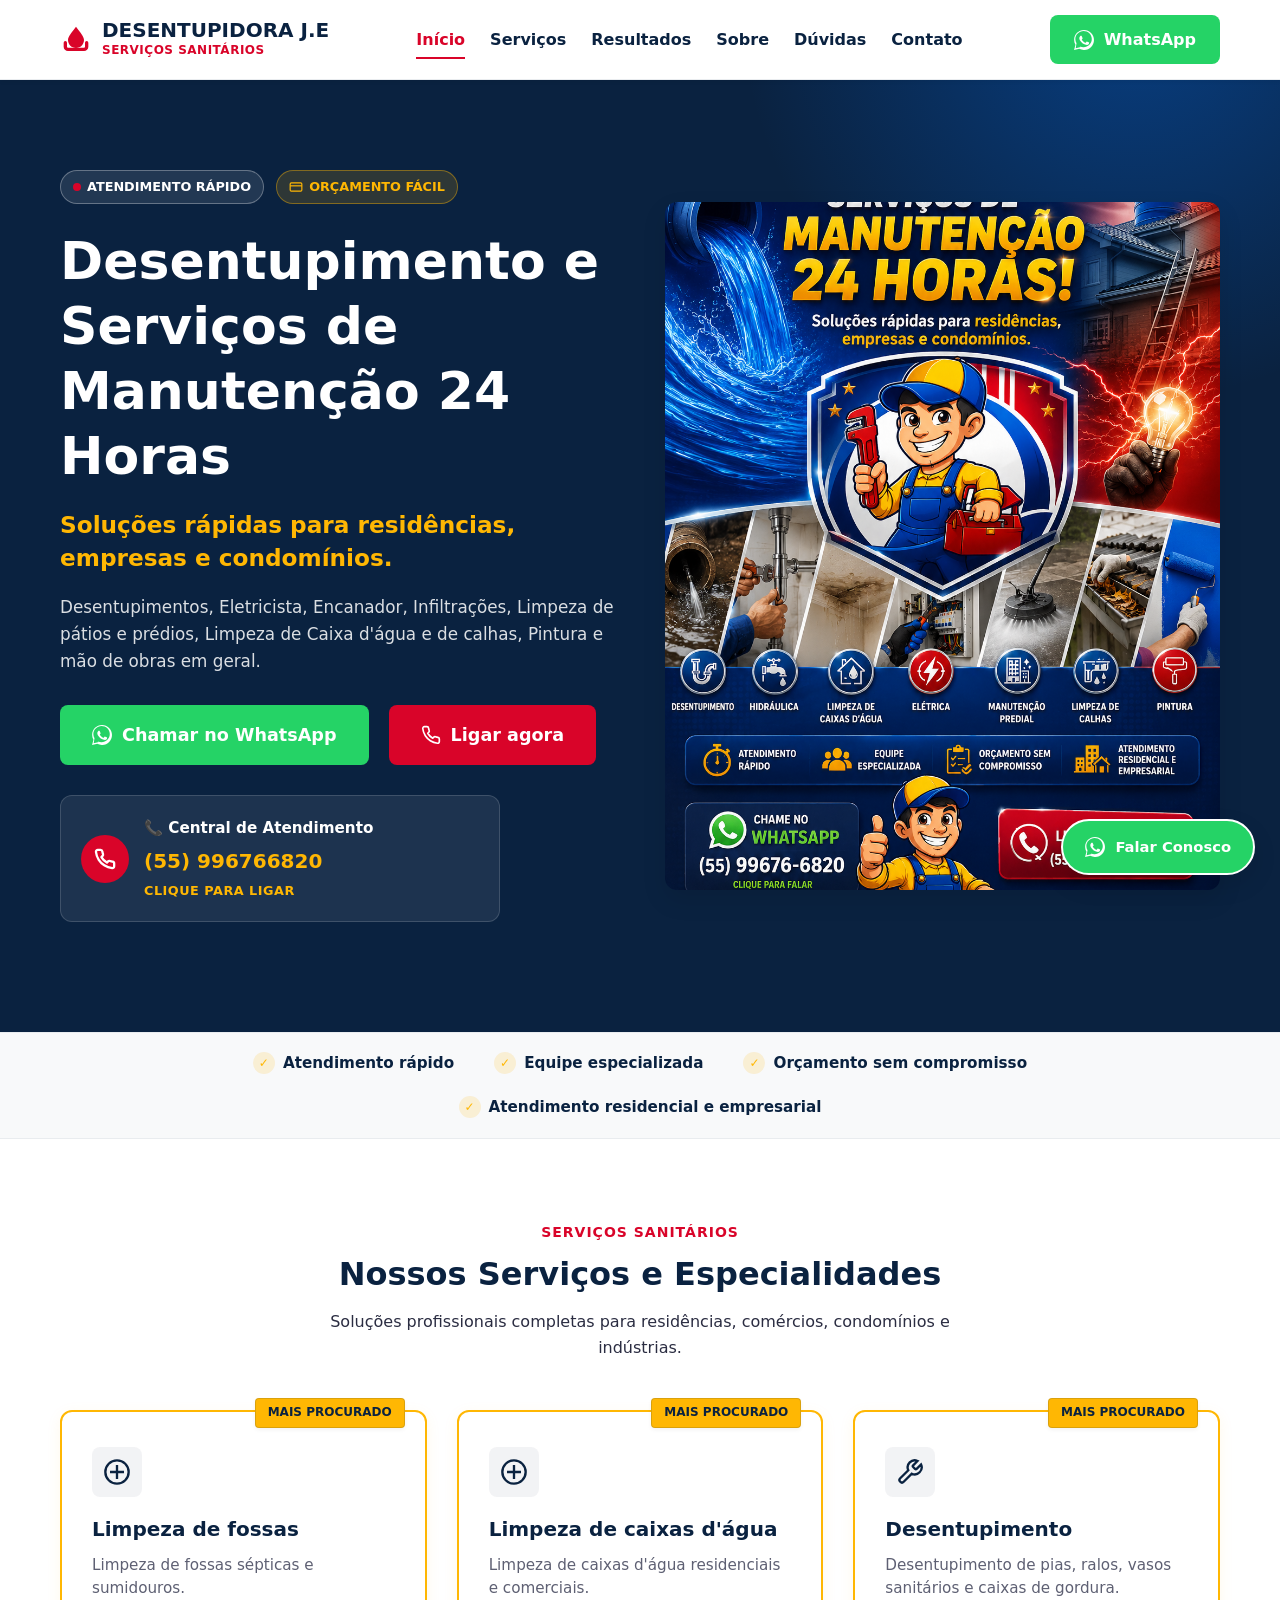
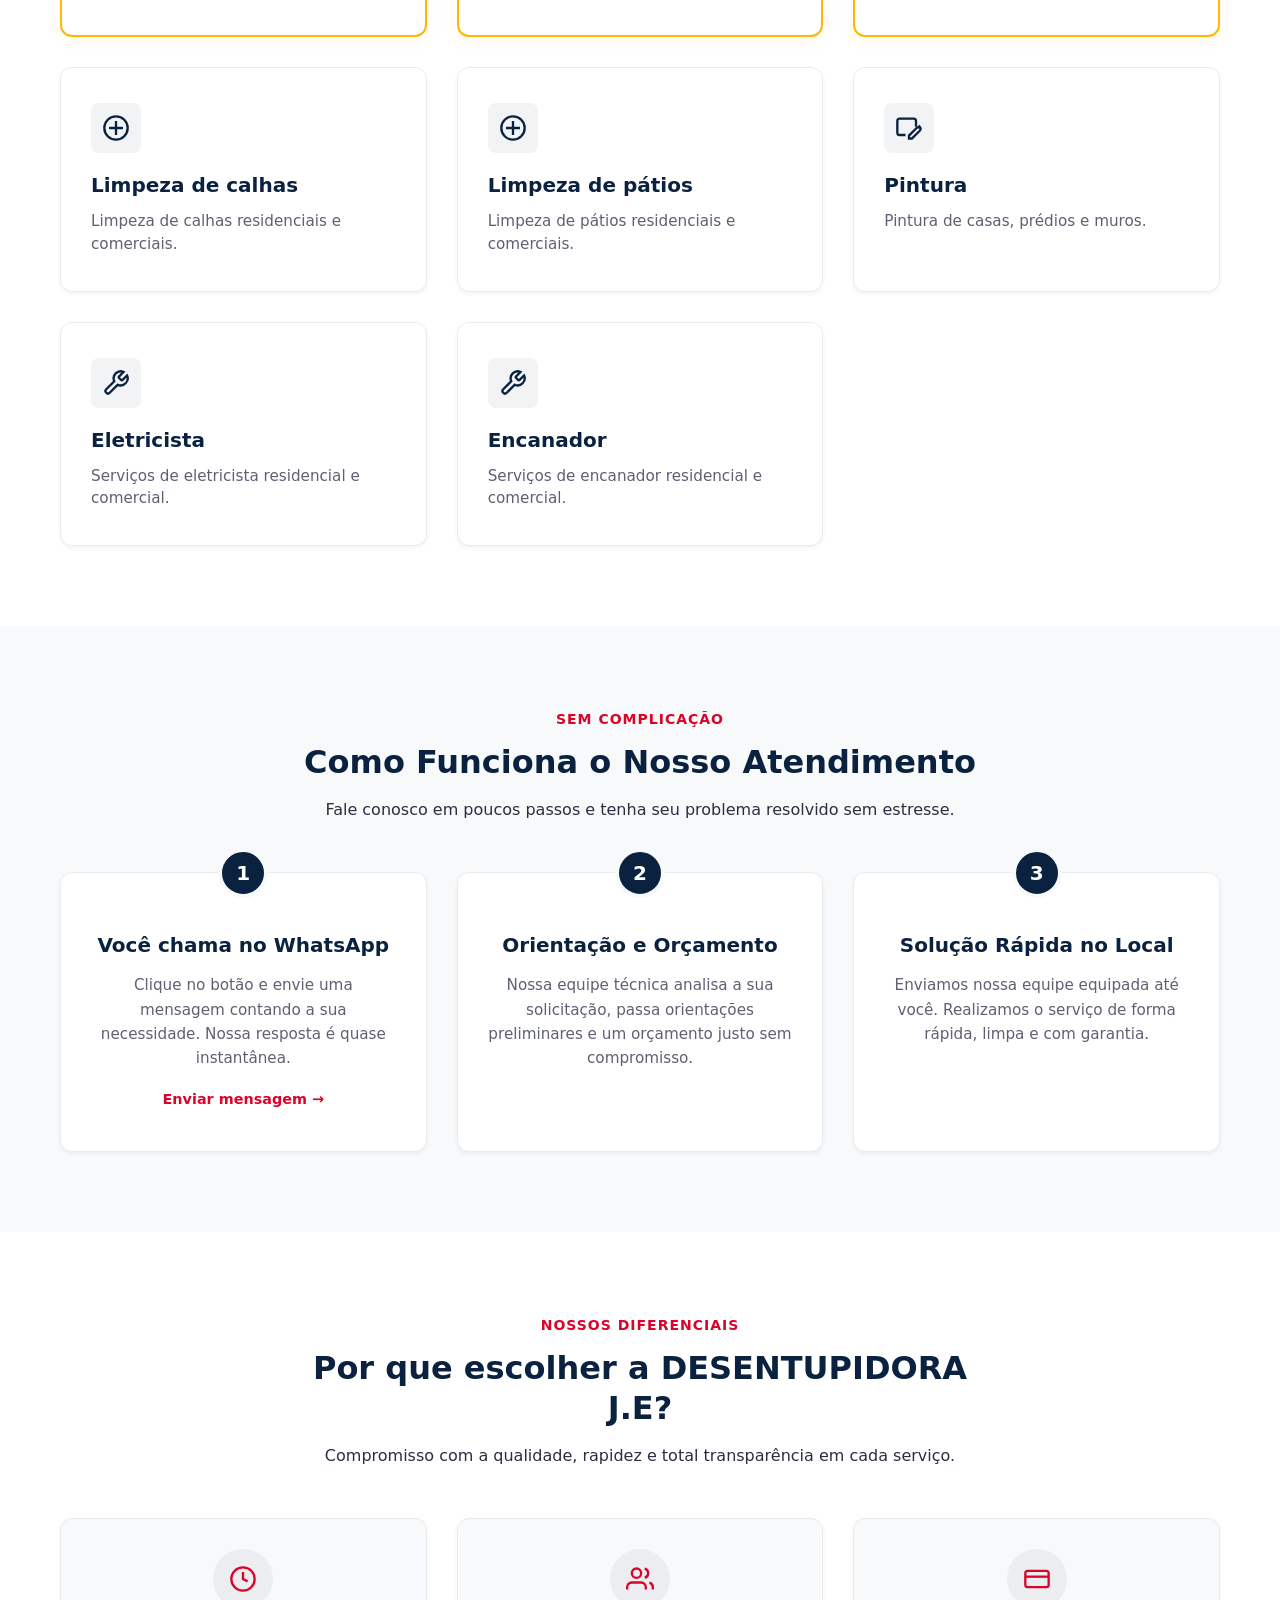
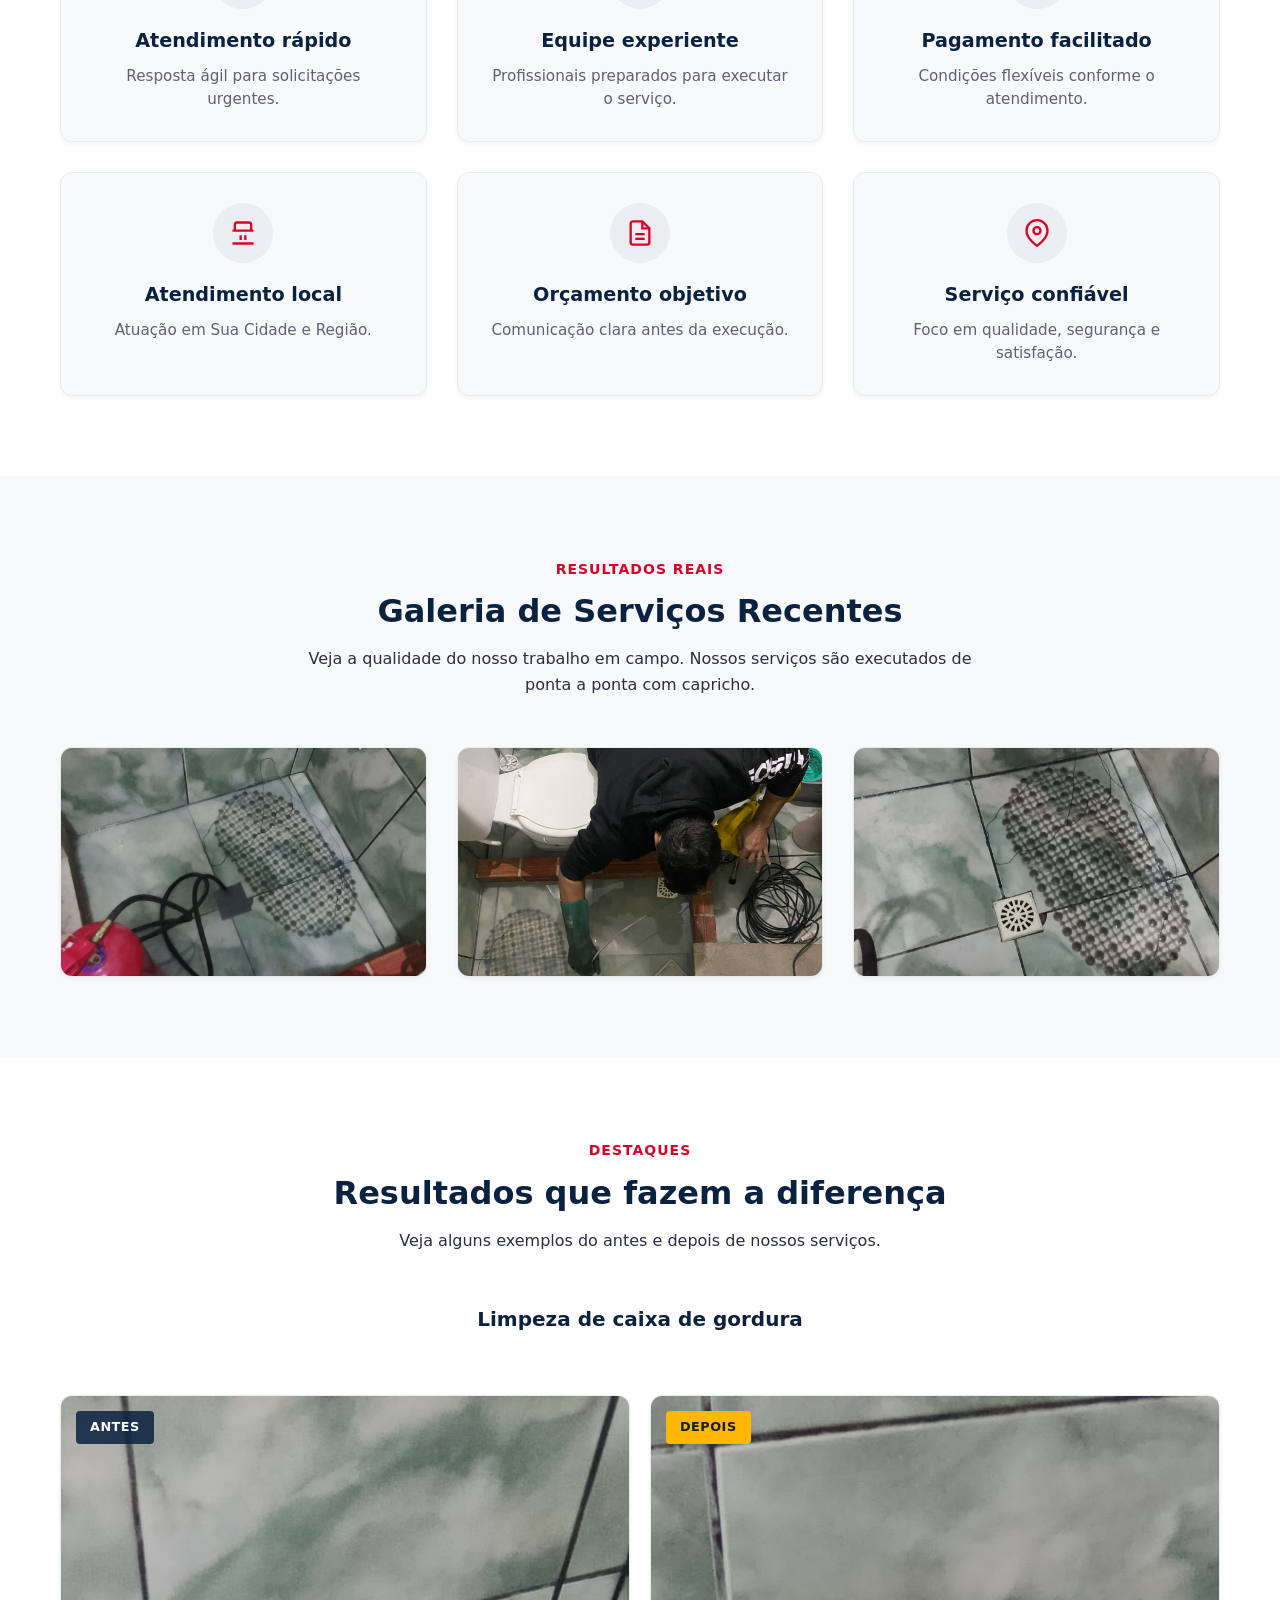
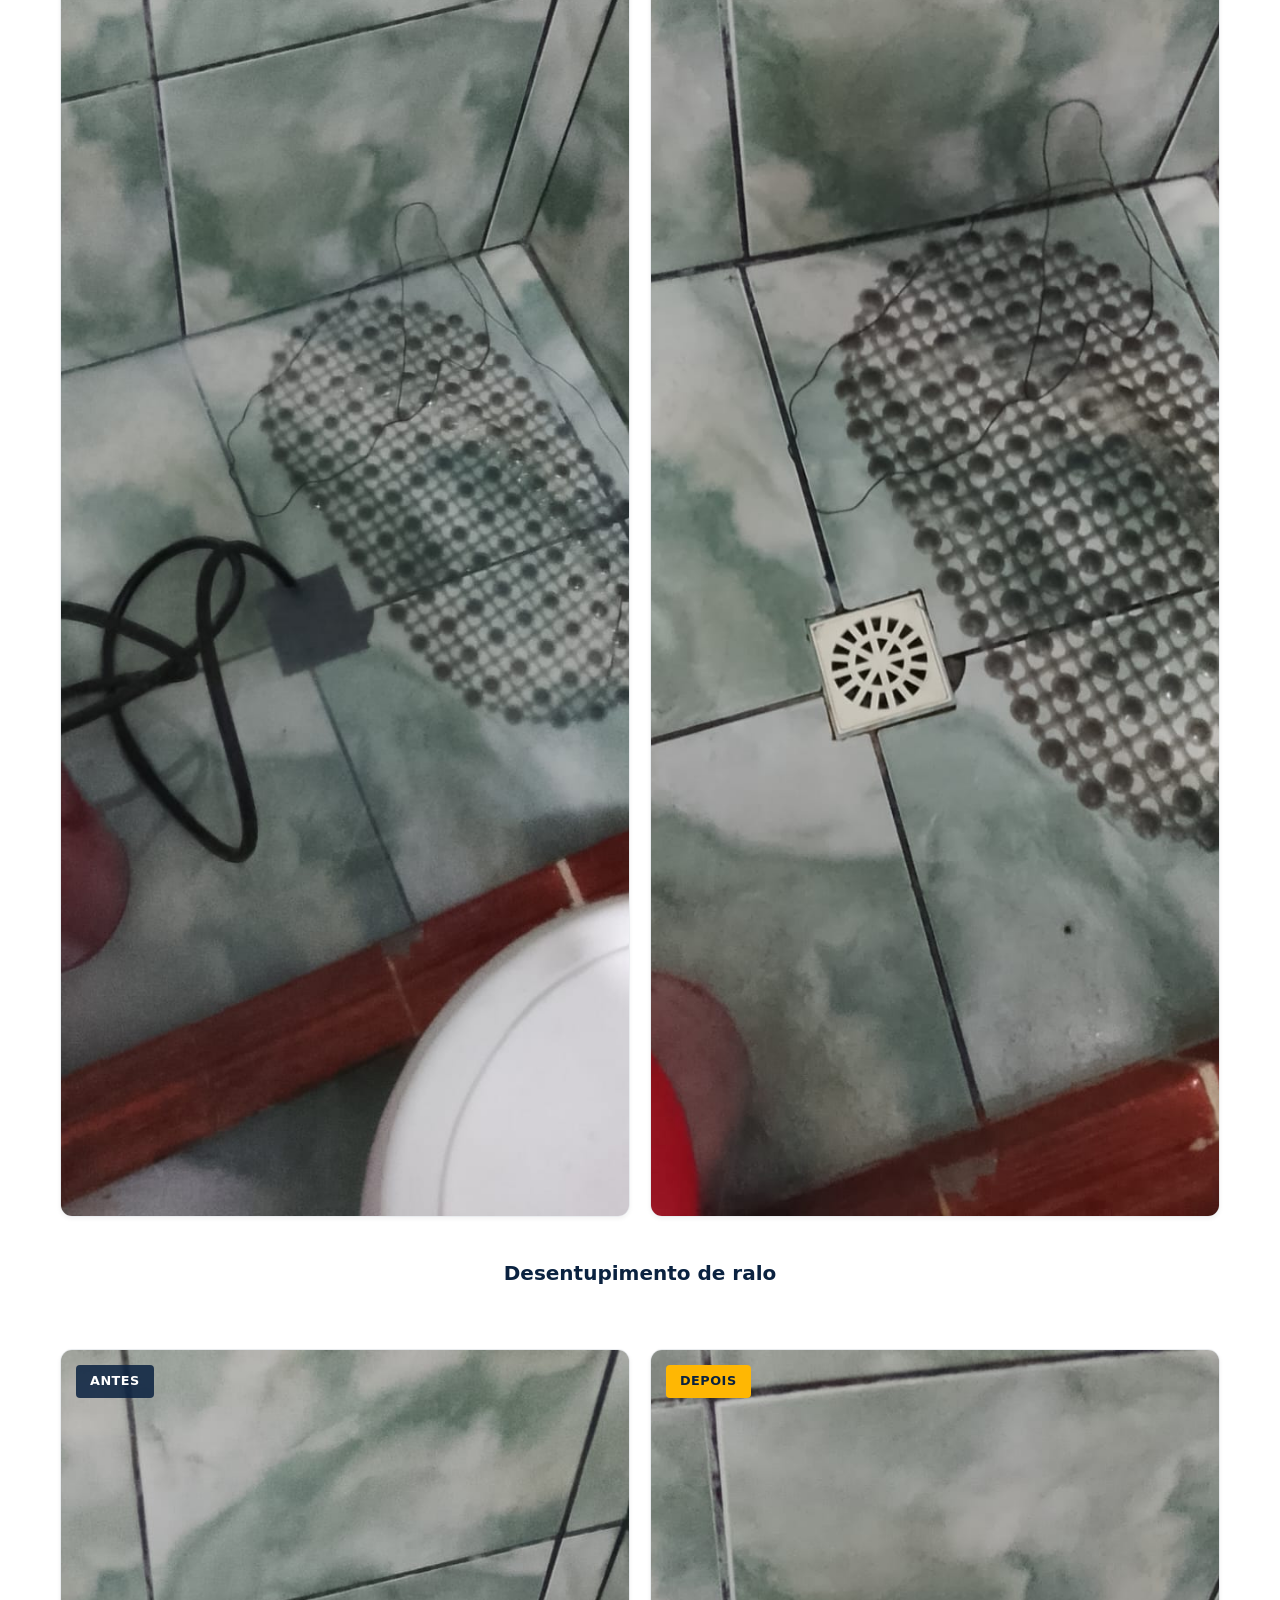
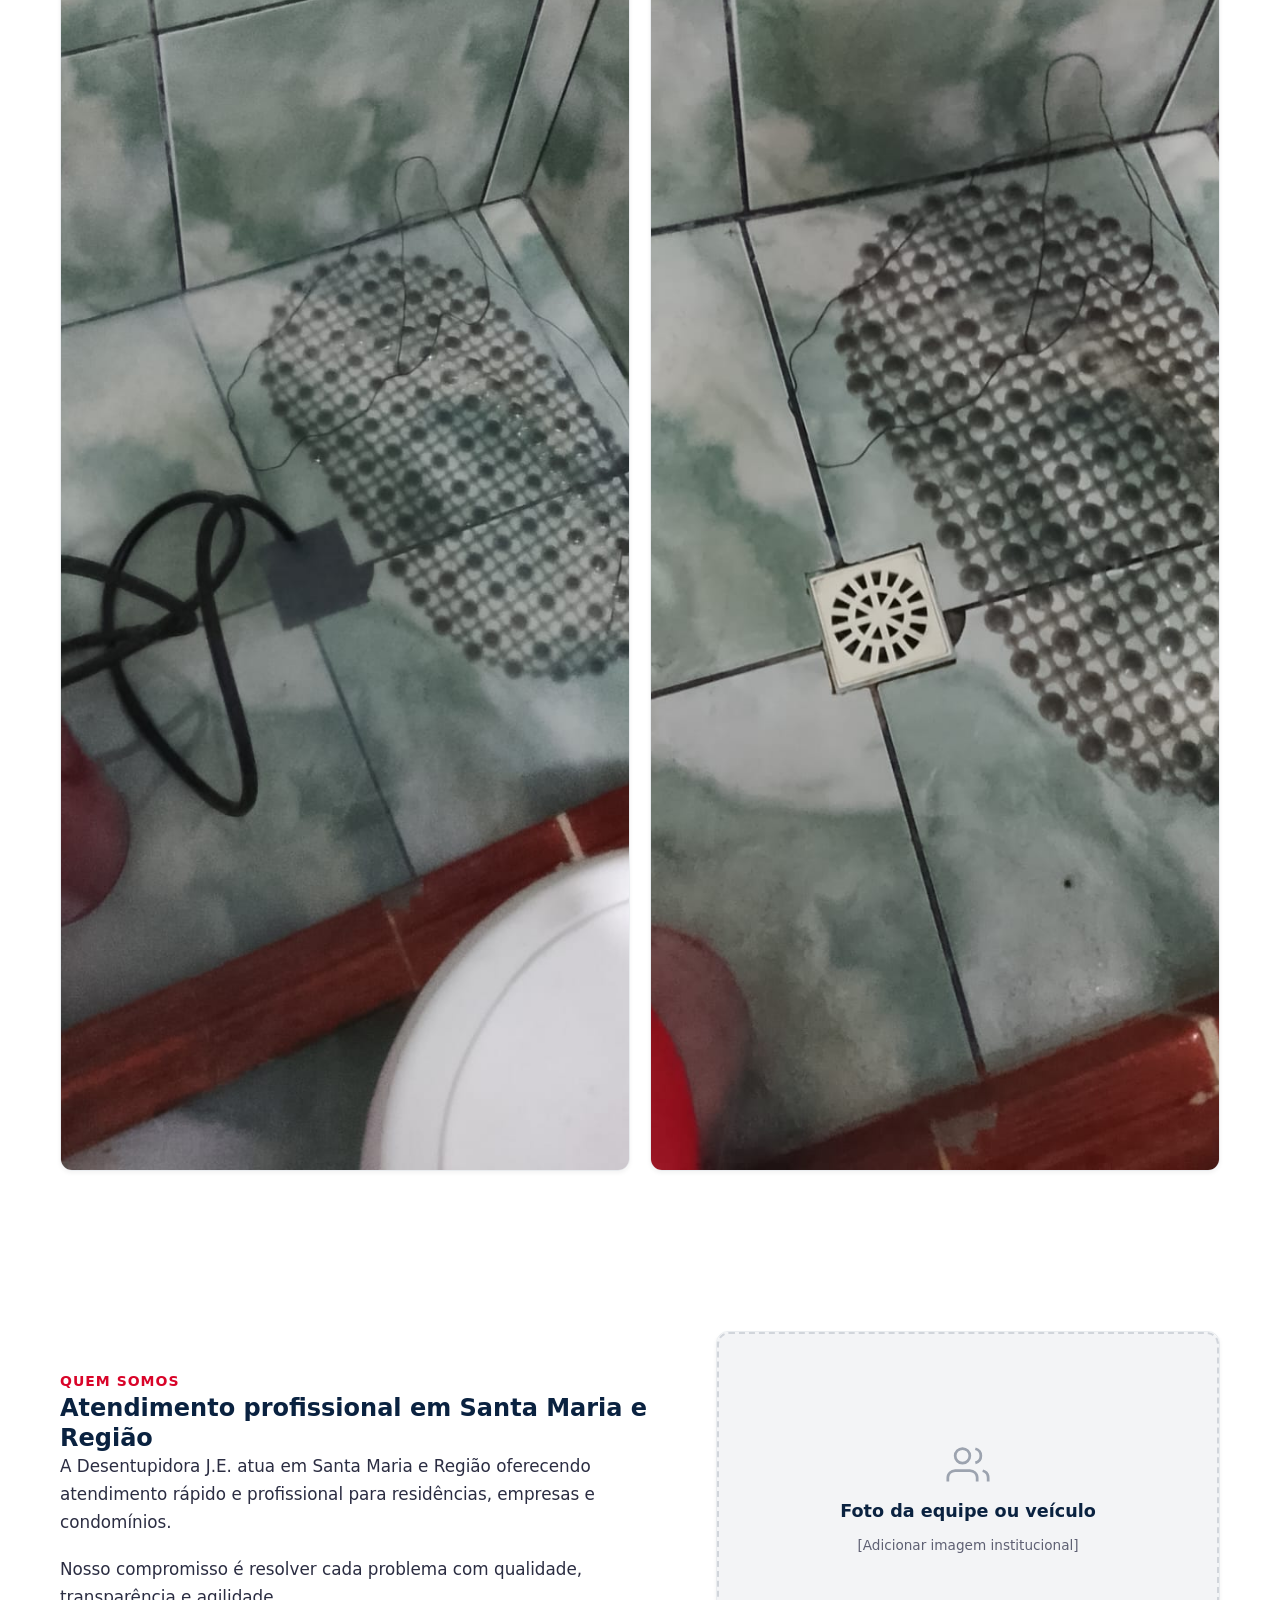
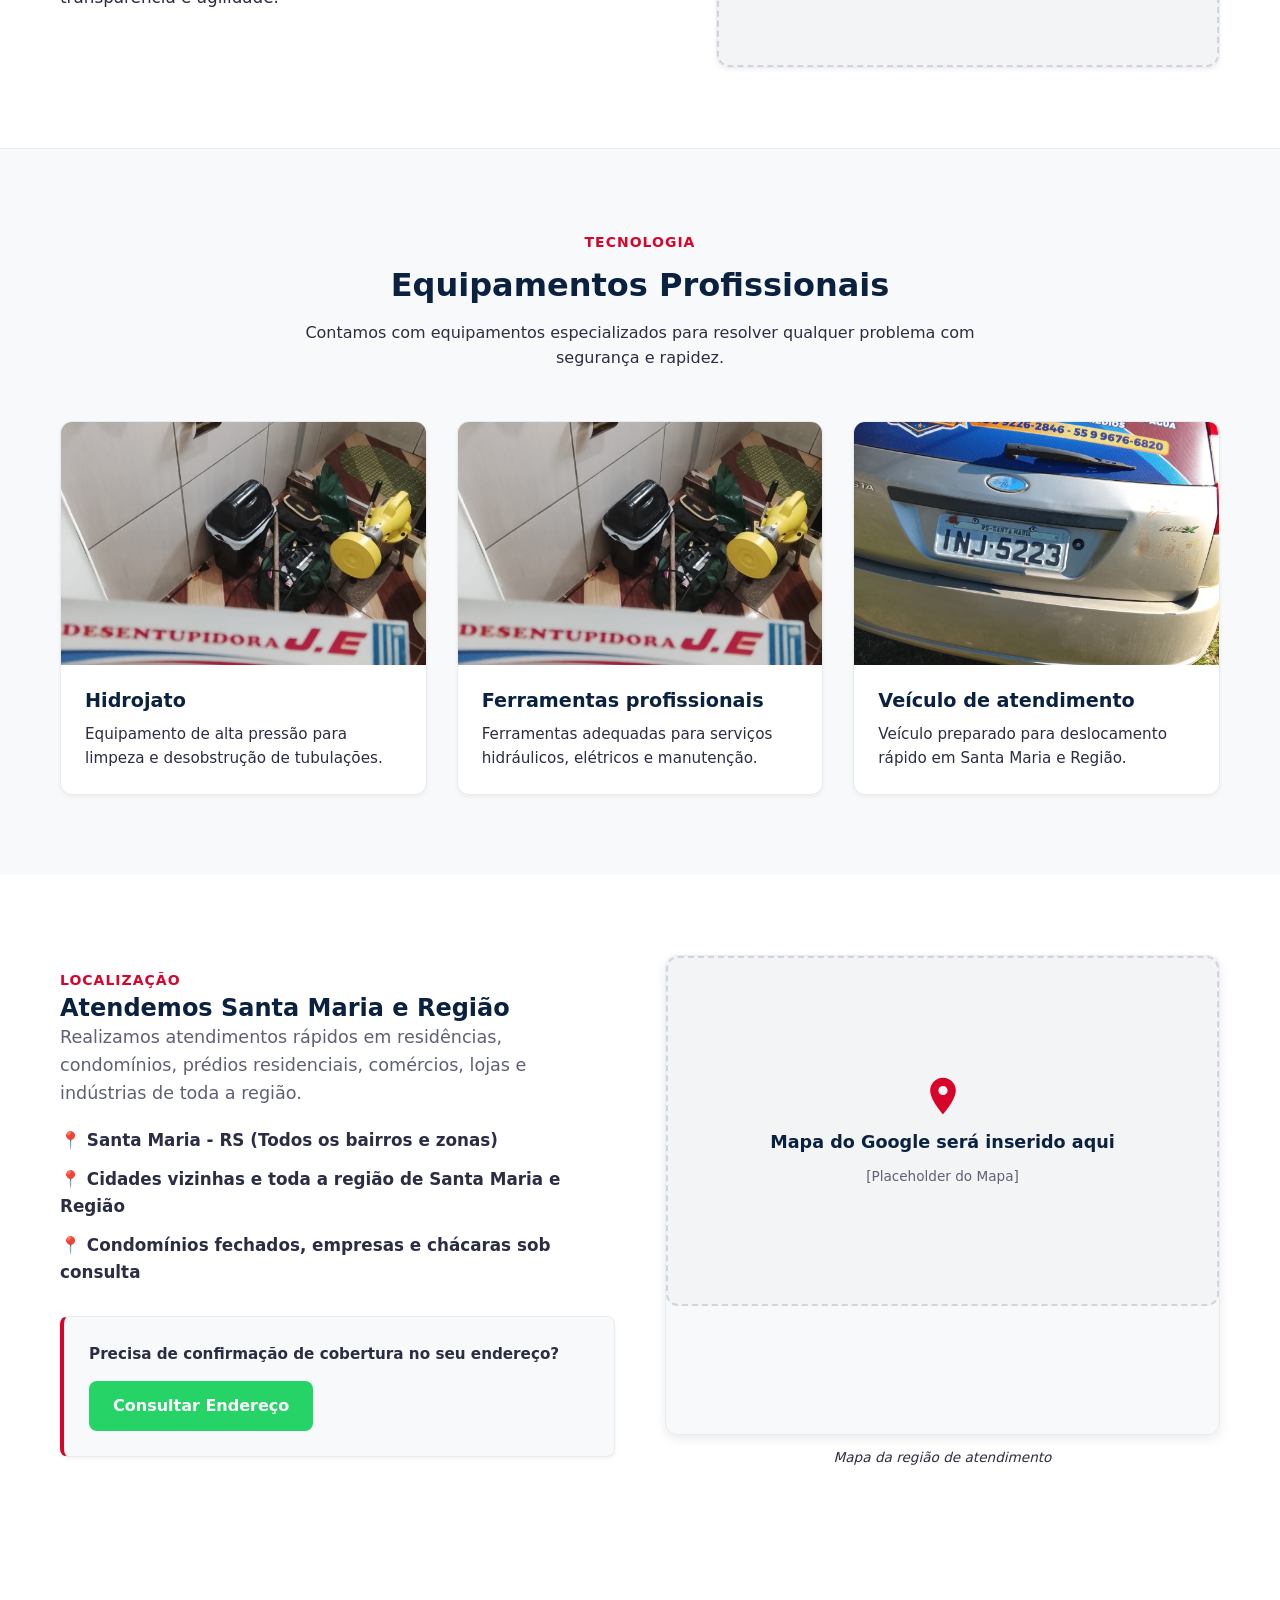
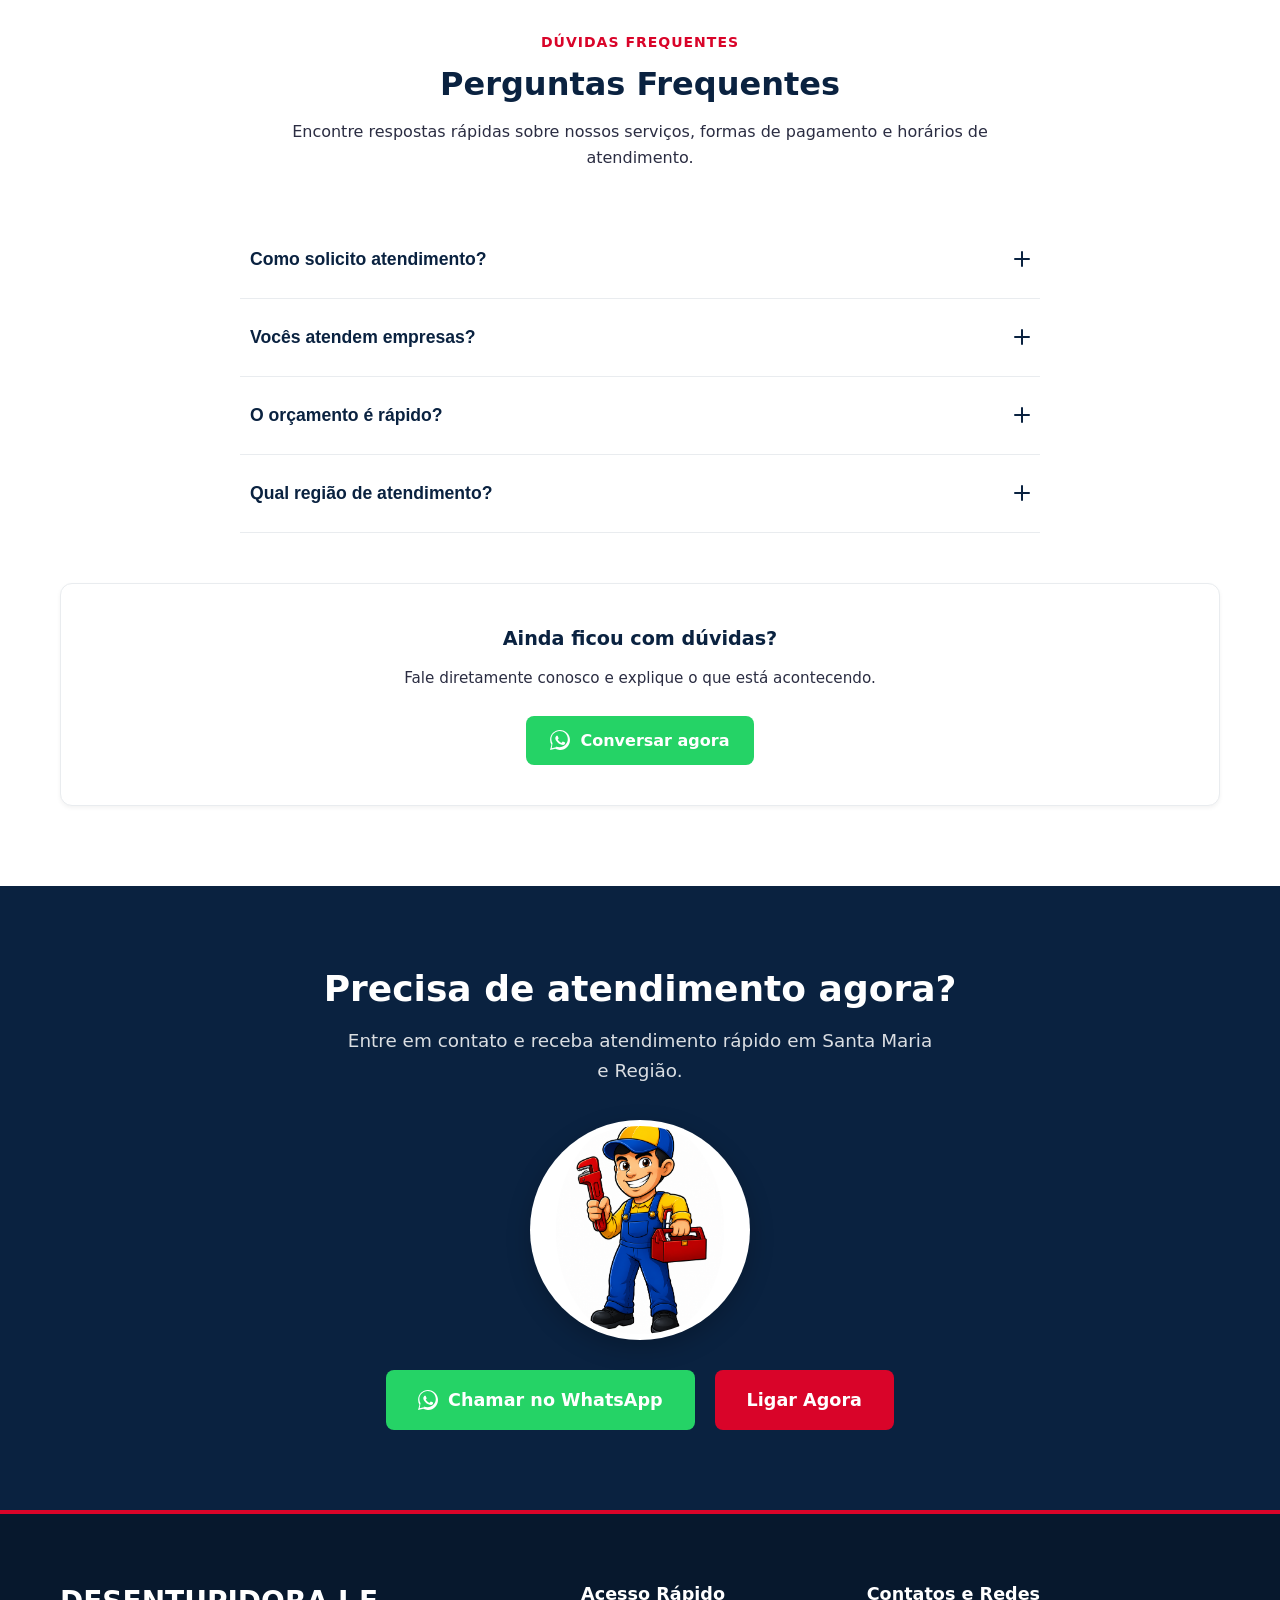
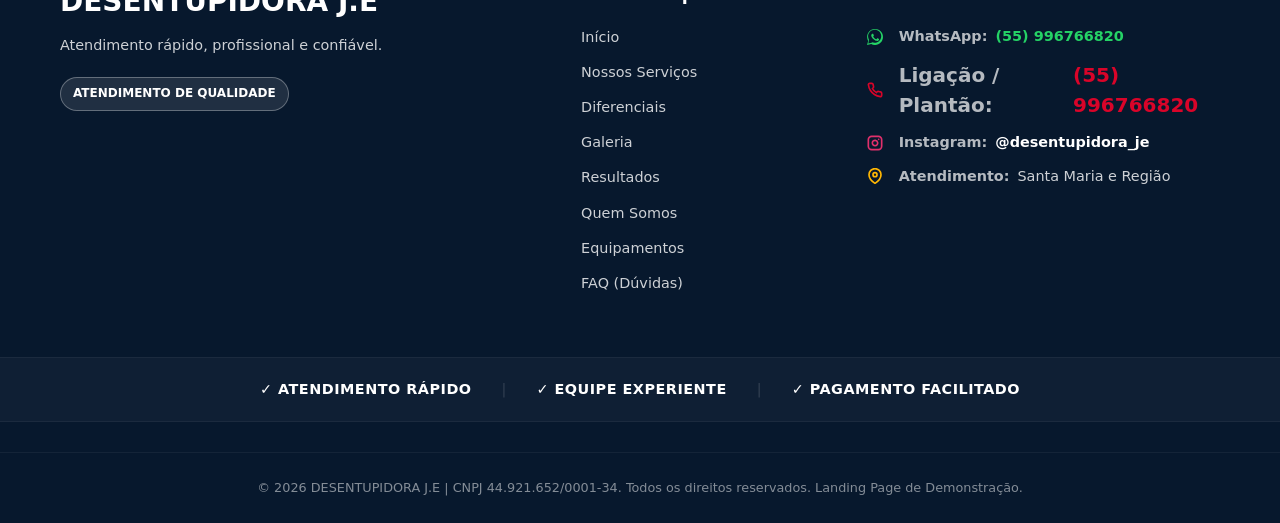
==== commit 03f73202: "feat: finalize landing page for production deployment" ====
--- a/index.html
+++ b/index.html
@@ -1,42 +1,47 @@
 <!DOCTYPE html>
 <html lang="pt-BR">
+
 <head>
     <meta charset="UTF-8">
     <meta name="viewport" content="width=device-width, initial-scale=1.0">
-    
+
     <!-- SEO e Metatags Dinâmicas (Preenchidas pelo script.js) -->
     <title>Carregando...</title>
     <meta name="description" content="">
     <meta name="keywords" content="">
     <meta name="robots" content="index, follow">
-    
+
     <!-- Open Graph (Preenchido pelo script.js) -->
     <meta property="og:type" content="website">
     <meta property="og:title" content="">
     <meta property="og:description" content="">
     <meta property="og:image" content="assets/img/share-preview.jpg">
-    
+
     <!-- Twitter Cards (Preenchido pelo script.js) -->
     <meta name="twitter:card" content="summary_large_image">
     <meta name="twitter:title" content="">
     <meta name="twitter:description" content="">
     <meta name="twitter:image" content="assets/img/share-preview.jpg">
-    
+
     <!-- Link Canonical (Preenchido pelo script.js) -->
     <link rel="canonical" href="">
-    
+
     <!-- CSS Stylesheet -->
     <link rel="stylesheet" href="styles.css">
 </head>
+
 <body>
 
     <!-- Header Fixo -->
     <header class="main-header">
         <div class="container header-container">
-            <a href="#inicio" class="logo" aria-label="Ir para o início">
+            <a href="#inicio" class="logo">
                 <svg class="logo-icon" viewBox="0 0 24 24" fill="none" xmlns="http://www.w3.org/2000/svg">
-                    <path d="M4 14V17C4 18.1046 4.89543 19 6 19H18C19.1046 19 20 18.1046 20 17V14" stroke="currentColor" stroke-width="2.5" stroke-linecap="round"/>
-                    <path d="M12 2C8.5 6.5 6 9.5 6 12C6 15.3137 8.68629 18 12 18C15.3137 18 18 15.3137 18 12C18 9.5 15.5 6.5 12 2Z" fill="currentColor"/>
+                    <path d="M4 14V17C4 18.1046 4.89543 19 6 19H18C19.1046 19 20 18.1046 20 17V14" stroke="currentColor"
+                        stroke-width="2.5" stroke-linecap="round" />
+                    <path
+                        d="M12 2C8.5 6.5 6 9.5 6 12C6 15.3137 8.68629 18 12 18C15.3137 18 18 15.3137 18 12C18 9.5 15.5 6.5 12 2Z"
+                        fill="currentColor" />
                 </svg>
                 <div class="logo-text">
                     <span class="logo-title" data-config="business.name">Empresa Local</span>
@@ -49,15 +54,17 @@
                 <ul id="navigation-list"></ul>
             </nav>
 
-            <!-- Botões do Header -->
             <div class="header-actions">
-                <a href="#" class="btn btn-whatsapp btn-header" data-whatsapp-link="true" target="_blank" rel="noopener noreferrer">
+                <a href="#" class="btn btn-whatsapp btn-header" data-whatsapp-link="true" target="_blank"
+                    rel="noopener noreferrer" aria-label="Falar pelo WhatsApp">
                     <svg class="btn-icon" viewBox="0 0 24 24" fill="currentColor">
-                        <path d="M.057 24l1.687-6.163c-1.041-1.804-1.588-3.849-1.587-5.946C.06 5.348 5.397.01 12.008.01c3.202.001 6.212 1.246 8.477 3.514 2.266 2.268 3.507 5.28 3.505 8.484-.004 6.657-5.34 11.997-11.953 11.997-2.005-.001-3.973-.502-5.724-1.457L0 24zm6.59-4.846c1.6.95 3.188 1.449 4.825 1.451 5.436 0 9.86-4.37 9.864-9.799.002-2.63-1.023-5.101-2.885-6.965C16.588 1.977 14.12 1.05 11.499 1.05c-5.447 0-9.873 4.372-9.877 9.802-.001 1.774.48 3.509 1.394 5.086L2.025 21.91l6.19-1.616c-.001.001 0 0 0 0zM17.65 14.86c-.29-.145-1.71-.846-1.974-.942-.266-.097-.459-.145-.653.145-.193.29-.747.942-.916 1.135-.168.193-.337.218-.627.072-1.737-.867-2.906-1.536-4.065-3.525-.3-.513.3-.477.859-1.597.09-.182.045-.34-.022-.485-.068-.145-.653-1.573-.895-2.153-.235-.568-.476-.491-.653-.5-.17-.008-.363-.01-.555-.01-.193 0-.507.072-.772.362-.266.29-1.013.99-1.013 2.415 0 1.424 1.037 2.803 1.182 2.996.145.193 2.04 3.115 4.939 4.368.69.298 1.229.476 1.649.609.693.22 1.324.19 1.822.115.556-.084 1.711-.7 1.952-1.376.24-.677.24-1.256.168-1.376-.07-.12-.264-.193-.553-.337z"/>
+                        <path
+                            d="M.057 24l1.687-6.163c-1.041-1.804-1.588-3.849-1.587-5.946C.06 5.348 5.397.01 12.008.01c3.202.001 6.212 1.246 8.477 3.514 2.266 2.268 3.507 5.28 3.505 8.484-.004 6.657-5.34 11.997-11.953 11.997-2.005-.001-3.973-.502-5.724-1.457L0 24zm6.59-4.846c1.6.95 3.188 1.449 4.825 1.451 5.436 0 9.86-4.37 9.864-9.799.002-2.63-1.023-5.101-2.885-6.965C16.588 1.977 14.12 1.05 11.499 1.05c-5.447 0-9.873 4.372-9.877 9.802-.001 1.774.48 3.509 1.394 5.086L2.025 21.91l6.19-1.616c-.001.001 0 0 0 0zM17.65 14.86c-.29-.145-1.71-.846-1.974-.942-.266-.097-.459-.145-.653.145-.193.29-.747.942-.916 1.135-.168.193-.337.218-.627.072-1.737-.867-2.906-1.536-4.065-3.525-.3-.513.3-.477.859-1.597.09-.182.045-.34-.022-.485-.068-.145-.653-1.573-.895-2.153-.235-.568-.476-.491-.653-.5-.17-.008-.363-.01-.555-.01-.193 0-.507.072-.772.362-.266.29-1.013.99-1.013 2.415 0 1.424 1.037 2.803 1.182 2.996.145.193 2.04 3.115 4.939 4.368.69.298 1.229.476 1.649.609.693.22 1.324.19 1.822.115.556-.084 1.711-.7 1.952-1.376.24-.677.24-1.256.168-1.376-.07-.12-.264-.193-.553-.337z" />
                     </svg>
                     <span>WhatsApp</span>
                 </a>
-                <button class="menu-toggle" id="menuToggle" type="button" aria-label="Abrir menu" aria-expanded="false" aria-controls="navMenu">
+                <button class="menu-toggle" id="menuToggle" type="button" aria-label="Abrir menu" aria-expanded="false"
+                    aria-controls="navMenu">
                     <span class="bar"></span>
                     <span class="bar"></span>
                     <span class="bar"></span>
@@ -67,12 +74,12 @@
     </header>
 
     <main>
-        
+
         <!-- Hero Section -->
         <section id="inicio" class="hero-section">
             <div class="container hero-container">
                 <div class="hero-grid">
-                    
+
                     <!-- Coluna da Esquerda (Conteúdo) -->
                     <div class="hero-text-content">
                         <!-- Badges dinâmicas injetadas pelo JS -->
@@ -80,19 +87,25 @@
 
                         <!-- Título e Subtítulos dinâmicos -->
                         <h1 id="hero-title" data-config="hero.title">Atendimento profissional para sua necessidade</h1>
-                        <p class="hero-subtitle" data-config="hero.subtitle">Soluções rápidas para residências, empresas e condomínios.</p>
-                        <p class="hero-description" data-config="hero.description">Conte com uma equipe preparada para atender com agilidade, segurança e qualidade.</p>
-                        
+                        <p class="hero-subtitle" data-config="hero.subtitle">Soluções rápidas para residências, empresas
+                            e condomínios.</p>
+                        <p class="hero-description" data-config="hero.description">Conte com uma equipe preparada para
+                            atender com agilidade, segurança e qualidade.</p>
+
                         <div class="hero-buttons">
-                            <a href="#" class="btn btn-whatsapp btn-large" data-whatsapp-link="true" target="_blank" rel="noopener noreferrer">
+                            <a href="#" class="btn btn-whatsapp btn-large" data-whatsapp-link="true" target="_blank"
+                                rel="noopener noreferrer">
                                 <svg class="btn-icon" viewBox="0 0 24 24" fill="currentColor">
-                                    <path d="M.057 24l1.687-6.163c-1.041-1.804-1.588-3.849-1.587-5.946C.06 5.348 5.397.01 12.008.01c3.202.001 6.212 1.246 8.477 3.514 2.266 2.268 3.507 5.28 3.505 8.484-.004 6.657-5.34 11.997-11.953 11.997-2.005-.001-3.973-.502-5.724-1.457L0 24zm6.59-4.846c1.6.95 3.188 1.449 4.825 1.451 5.436 0 9.86-4.37 9.864-9.799.002-2.63-1.023-5.101-2.885-6.965C16.588 1.977 14.12 1.05 11.499 1.05c-5.447 0-9.873 4.372-9.877 9.802-.001 1.774.48 3.509 1.394 5.086L2.025 21.91l6.19-1.616c-.001.001 0 0 0 0zM17.65 14.86c-.29-.145-1.71-.846-1.974-.942-.266-.097-.459-.145-.653.145-.193.29-.747.942-.916 1.135-.168.193-.337.218-.627.072-1.737-.867-2.906-1.536-4.065-3.525-.3-.513.3-.477.859-1.597.09-.182.045-.34-.022-.485-.068-.145-.653-1.573-.895-2.153-.235-.568-.476-.491-.653-.5-.17-.008-.363-.01-.555-.01-.193 0-.507.072-.772.362-.266.29-1.013.99-1.013 2.415 0 1.424 1.037 2.803 1.182 2.996.145.193 2.04 3.115 4.939 4.368.69.298 1.229.476 1.649.609.693.22 1.324.19 1.822.115.556-.084 1.711-.7 1.952-1.376.24-.677.24-1.256.168-1.376-.07-.12-.264-.193-.553-.337z"/>
+                                    <path
+                                        d="M.057 24l1.687-6.163c-1.041-1.804-1.588-3.849-1.587-5.946C.06 5.348 5.397.01 12.008.01c3.202.001 6.212 1.246 8.477 3.514 2.266 2.268 3.507 5.28 3.505 8.484-.004 6.657-5.34 11.997-11.953 11.997-2.005-.001-3.973-.502-5.724-1.457L0 24zm6.59-4.846c1.6.95 3.188 1.449 4.825 1.451 5.436 0 9.86-4.37 9.864-9.799.002-2.63-1.023-5.101-2.885-6.965C16.588 1.977 14.12 1.05 11.499 1.05c-5.447 0-9.873 4.372-9.877 9.802-.001 1.774.48 3.509 1.394 5.086L2.025 21.91l6.19-1.616c-.001.001 0 0 0 0zM17.65 14.86c-.29-.145-1.71-.846-1.974-.942-.266-.097-.459-.145-.653.145-.193.29-.747.942-.916 1.135-.168.193-.337.218-.627.072-1.737-.867-2.906-1.536-4.065-3.525-.3-.513.3-.477.859-1.597.09-.182.045-.34-.022-.485-.068-.145-.653-1.573-.895-2.153-.235-.568-.476-.491-.653-.5-.17-.008-.363-.01-.555-.01-.193 0-.507.072-.772.362-.266.29-1.013.99-1.013 2.415 0 1.424 1.037 2.803 1.182 2.996.145.193 2.04 3.115 4.939 4.368.69.298 1.229.476 1.649.609.693.22 1.324.19 1.822.115.556-.084 1.711-.7 1.952-1.376.24-.677.24-1.256.168-1.376-.07-.12-.264-.193-.553-.337z" />
                                 </svg>
                                 Chamar no WhatsApp
                             </a>
                             <a href="#" class="btn btn-phone btn-large" data-phone-primary-link="true">
-                                <svg class="btn-icon" viewBox="0 0 24 24" fill="none" stroke="currentColor" stroke-width="2" stroke-linecap="round" stroke-linejoin="round">
-                                    <path d="M22 16.92v3a2 2 0 0 1-2.18 2 19.79 19.79 0 0 1-8.63-3.07 19.5 19.5 0 0 1-6-6 19.79 19.79 0 0 1-3.07-8.67A2 2 0 0 1 4.11 2h3a2 2 0 0 1 2 1.72 12.84 12.84 0 0 0 .7 2.81 2 2 0 0 1-.45 2.11L8.09 9.91a16 16 0 0 0 6 6l1.27-1.27a2 2 0 0 1 2.11-.45 12.84 12.84 0 0 0 2.81.7A2 2 0 0 1 22 16.92z"/>
+                                <svg class="btn-icon" viewBox="0 0 24 24" fill="none" stroke="currentColor"
+                                    stroke-width="2" stroke-linecap="round" stroke-linejoin="round">
+                                    <path
+                                        d="M22 16.92v3a2 2 0 0 1-2.18 2 19.79 19.79 0 0 1-8.63-3.07 19.5 19.5 0 0 1-6-6 19.79 19.79 0 0 1-3.07-8.67A2 2 0 0 1 4.11 2h3a2 2 0 0 1 2 1.72 12.84 12.84 0 0 0 .7 2.81 2 2 0 0 1-.45 2.11L8.09 9.91a16 16 0 0 0 6 6l1.27-1.27a2 2 0 0 1 2.11-.45 12.84 12.84 0 0 0 2.81.7A2 2 0 0 1 22 16.92z" />
                                 </svg>
                                 Ligar agora
                             </a>
@@ -102,14 +115,17 @@
                         <a href="#" class="emergency-contact-card" data-phone-primary-link="true">
                             <div class="emergency-card-inner">
                                 <div class="emergency-icon-wrapper">
-                                    <svg viewBox="0 0 24 24" fill="none" stroke="currentColor" stroke-width="2.5" stroke-linecap="round" stroke-linejoin="round">
-                                        <path d="M22 16.92v3a2 2 0 0 1-2.18 2 19.79 19.79 0 0 1-8.63-3.07 19.5 19.5 0 0 1-6-6 19.79 19.79 0 0 1-3.07-8.67A2 2 0 0 1 4.11 2h3a2 2 0 0 1 2 1.72 12.84 12.84 0 0 0 .7 2.81 2 2 0 0 1-.45 2.11L8.09 9.91a16 16 0 0 0 6 6l1.27-1.27a2 2 0 0 1 2.11-.45 12.84 12.84 0 0 0 2.81.7A2 2 0 0 1 22 16.92z"/>
+                                    <svg viewBox="0 0 24 24" fill="none" stroke="currentColor" stroke-width="2.5"
+                                        stroke-linecap="round" stroke-linejoin="round">
+                                        <path
+                                            d="M22 16.92v3a2 2 0 0 1-2.18 2 19.79 19.79 0 0 1-8.63-3.07 19.5 19.5 0 0 1-6-6 19.79 19.79 0 0 1-3.07-8.67A2 2 0 0 1 4.11 2h3a2 2 0 0 1 2 1.72 12.84 12.84 0 0 0 .7 2.81 2 2 0 0 1-.45 2.11L8.09 9.91a16 16 0 0 0 6 6l1.27-1.27a2 2 0 0 1 2.11-.45 12.84 12.84 0 0 0 2.81.7A2 2 0 0 1 22 16.92z" />
                                     </svg>
                                 </div>
                                 <div class="emergency-info">
                                     <span class="emergency-title">📞 Central de Atendimento</span>
                                     <div class="emergency-phones">
-                                        <span class="phone-highlight"><span data-config="business.phonePrimary">(00) 00000-0000</span> <small></small></span>
+                                        <span class="phone-highlight"><span data-config="business.phonePrimary">(00)
+                                                00000-0000</span> <small></small></span>
                                         <!-- <span class="phone-secundario" data-config="business.phoneSecondary">(00) 00000-0000</span> -->
                                     </div>
                                     <span class="emergency-cta">Clique para ligar</span>
@@ -117,7 +133,7 @@
                             </div>
                         </a>
                     </div>
-                    
+
                     <!-- Coluna da Direita (Imagem ou Placeholder) -->
                     <div class="hero-media-content" id="hero-media-container"></div>
 
@@ -154,27 +170,31 @@
                 </div>
 
                 <div class="steps-grid">
-                    
+
                     <!-- Passo 1 -->
                     <div class="step-card">
                         <div class="step-number">1</div>
                         <h3>Você chama no WhatsApp</h3>
-                        <p>Clique no botão e envie uma mensagem contando a sua necessidade. Nossa resposta é quase instantânea.</p>
-                        <a href="#" class="step-link" data-whatsapp-link="true" target="_blank" rel="noopener noreferrer">Enviar mensagem &rarr;</a>
+                        <p>Clique no botão e envie uma mensagem contando a sua necessidade. Nossa resposta é quase
+                            instantânea.</p>
+                        <a href="#" class="step-link" data-whatsapp-link="true" target="_blank"
+                            rel="noopener noreferrer">Enviar mensagem &rarr;</a>
                     </div>
 
                     <!-- Passo 2 -->
                     <div class="step-card">
                         <div class="step-number">2</div>
                         <h3>Orientação e Orçamento</h3>
-                        <p>Nossa equipe técnica analisa a sua solicitação, passa orientações preliminares e um orçamento justo sem compromisso.</p>
+                        <p>Nossa equipe técnica analisa a sua solicitação, passa orientações preliminares e um orçamento
+                            justo sem compromisso.</p>
                     </div>
 
                     <!-- Passo 3 -->
                     <div class="step-card">
                         <div class="step-number">3</div>
                         <h3>Solução Rápida no Local</h3>
-                        <p>Enviamos nossa equipe equipada até você. Realizamos o serviço de forma rápida, limpa e com garantia.</p>
+                        <p>Enviamos nossa equipe equipada até você. Realizamos o serviço de forma rápida, limpa e com
+                            garantia.</p>
                     </div>
 
                 </div>
@@ -201,7 +221,8 @@
                 <div class="section-title-wrapper">
                     <span class="section-subtitle">Resultados Reais</span>
                     <h2>Galeria de Serviços Recentes</h2>
-                    <p>Veja a qualidade do nosso trabalho em campo. Nossos serviços são executados de ponta a ponta com capricho.</p>
+                    <p>Veja a qualidade do nosso trabalho em campo. Nossos serviços são executados de ponta a ponta com
+                        capricho.</p>
                 </div>
 
                 <!-- Grid de galeria dinâmico -->
@@ -217,7 +238,7 @@
                     <h2>Resultados que fazem a diferença</h2>
                     <p>Veja alguns exemplos do antes e depois de nossos serviços.</p>
                 </div>
-                
+
                 <div class="before-after-grid" id="before-after-grid"></div>
             </div>
         </section>
@@ -235,7 +256,8 @@
                 <div class="section-title-wrapper">
                     <span class="section-subtitle">Tecnologia</span>
                     <h2>Equipamentos Profissionais</h2>
-                    <p>Contamos com equipamentos especializados para resolver qualquer problema com segurança e rapidez.</p>
+                    <p>Contamos com equipamentos especializados para resolver qualquer problema com segurança e rapidez.
+                    </p>
                 </div>
                 <div class="equipment-grid" id="equipment-grid"></div>
             </div>
@@ -247,13 +269,16 @@
                 <div class="location-content">
                     <span class="section-subtitle">Localização</span>
                     <h2>Atendemos <span data-config="business.region">Sua Cidade e Região</span></h2>
-                    <p class="location-text">Realizamos atendimentos rápidos em residências, condomínios, prédios residenciais, comércios, lojas e indústrias de toda a região.</p>
-                    
+                    <p class="location-text">Realizamos atendimentos rápidos em residências, condomínios, prédios
+                        residenciais, comércios, lojas e indústrias de toda a região.</p>
+
                     <ul class="location-list" id="location-list-container"></ul>
 
                     <div class="location-cta-box">
                         <p>Precisa de confirmação de cobertura no seu endereço?</p>
-                        <a href="#" class="btn btn-whatsapp" data-whatsapp-link="true" data-whatsapp-msg="Gostaria de saber se atendem no meu endereço." target="_blank" rel="noopener noreferrer">
+                        <a href="#" class="btn btn-whatsapp" data-whatsapp-link="true"
+                            data-whatsapp-msg="Gostaria de saber se atendem no meu endereço." target="_blank"
+                            rel="noopener noreferrer">
                             Consultar Endereço
                         </a>
                     </div>
@@ -288,7 +313,8 @@
                 <div class="section-title-wrapper">
                     <span class="section-subtitle">Dúvidas Frequentes</span>
                     <h2>Perguntas Frequentes</h2>
-                    <p>Encontre respostas rápidas sobre nossos serviços, formas de pagamento e horários de atendimento.</p>
+                    <p>Encontre respostas rápidas sobre nossos serviços, formas de pagamento e horários de atendimento.
+                    </p>
                 </div>
 
                 <!-- Lista de FAQ dinâmico -->
@@ -302,7 +328,7 @@
         <!-- CTA Final Section -->
         <section id="contato" class="cta-final-section">
             <div class="container">
-                <div class="cta-box" id="final-cta-content" >
+                <div class="cta-box" id="final-cta-content">
                     <!-- Será gerado dinamicamente -->
                 </div>
             </div>
@@ -337,28 +363,35 @@
                 <h4>Contatos e Redes</h4>
                 <ul class="contact-info-list">
                     <li class="contact-highlight whatsapp-highlight">
-                        <svg class="contact-icon" viewBox="0 0 24 24" fill="currentColor" width="16" height="16" style="vertical-align: middle; margin-right: 8px;">
-                            <path d="M.057 24l1.687-6.163c-1.041-1.804-1.588-3.849-1.587-5.946C.06 5.348 5.397.01 12.008.01c3.202.001 6.212 1.246 8.477 3.514 2.266 2.268 3.507 5.28 3.505 8.484-.004 6.657-5.34 11.997-11.953 11.997-2.005-.001-3.973-.502-5.724-1.457L0 24zm6.59-4.846c1.6.95 3.188 1.449 4.825 1.451 5.436 0 9.86-4.37 9.864-9.799.002-2.63-1.023-5.101-2.885-6.965C16.588 1.977 14.12 1.05 11.499 1.05c-5.447 0-9.873 4.372-9.877 9.802-.001 1.774.48 3.509 1.394 5.086L2.025 21.91l6.19-1.616c-.001.001 0 0 0 0zM17.65 14.86c-.29-.145-1.71-.846-1.974-.942-.266-.097-.459-.145-.653.145-.193.29-.747.942-.916 1.135-.168.193-.337.218-.627.072-1.737-.867-2.906-1.536-4.065-3.525-.3-.513.3-.477.859-1.597.09-.182.045-.34-.022-.485-.068-.145-.653-1.573-.895-2.153-.235-.568-.476-.491-.653-.5-.17-.008-.363-.01-.555-.01-.193 0-.507.072-.772.362-.266.29-1.013.99-1.013 2.415 0 1.424 1.037 2.803 1.182 2.996.145.193 2.04 3.115 4.939 4.368.69.298 1.229.476 1.649.609.693.22 1.324.19 1.822.115.556-.084 1.711-.7 1.952-1.376.24-.677.24-1.256.168-1.376-.07-.12-.264-.193-.553-.337z"/>
+                        <svg class="contact-icon" viewBox="0 0 24 24" fill="currentColor" width="16" height="16"
+                            style="vertical-align: middle; margin-right: 8px;">
+                            <path
+                                d="M.057 24l1.687-6.163c-1.041-1.804-1.588-3.849-1.587-5.946C.06 5.348 5.397.01 12.008.01c3.202.001 6.212 1.246 8.477 3.514 2.266 2.268 3.507 5.28 3.505 8.484-.004 6.657-5.34 11.997-11.953 11.997-2.005-.001-3.973-.502-5.724-1.457L0 24zm6.59-4.846c1.6.95 3.188 1.449 4.825 1.451 5.436 0 9.86-4.37 9.864-9.799.002-2.63-1.023-5.101-2.885-6.965C16.588 1.977 14.12 1.05 11.499 1.05c-5.447 0-9.873 4.372-9.877 9.802-.001 1.774.48 3.509 1.394 5.086L2.025 21.91l6.19-1.616c-.001.001 0 0 0 0zM17.65 14.86c-.29-.145-1.71-.846-1.974-.942-.266-.097-.459-.145-.653.145-.193.29-.747.942-.916 1.135-.168.193-.337.218-.627.072-1.737-.867-2.906-1.536-4.065-3.525-.3-.513.3-.477.859-1.597.09-.182.045-.34-.022-.485-.068-.145-.653-1.573-.895-2.153-.235-.568-.476-.491-.653-.5-.17-.008-.363-.01-.555-.01-.193 0-.507.072-.772.362-.266.29-1.013.99-1.013 2.415 0 1.424 1.037 2.803 1.182 2.996.145.193 2.04 3.115 4.939 4.368.69.298 1.229.476 1.649.609.693.22 1.324.19 1.822.115.556-.084 1.711-.7 1.952-1.376.24-.677.24-1.256.168-1.376-.07-.12-.264-.193-.553-.337z" />
                         </svg>
-                        <strong>WhatsApp:</strong> 
+                        <strong>WhatsApp:</strong>
                         <a href="#" data-whatsapp-link="true" target="_blank" rel="noopener noreferrer">
                             <span data-config="business.phonePrimary">(00) 00000-0000</span>
                         </a>
                     </li>
                     <li class="contact-highlight phone-highlight">
-                        <svg class="contact-icon" viewBox="0 0 24 24" fill="none" stroke="currentColor" stroke-width="2.5" stroke-linecap="round" stroke-linejoin="round" width="16" height="16" style="vertical-align: middle; margin-right: 8px;">
-                            <path d="M22 16.92v3a2 2 0 0 1-2.18 2 19.79 19.79 0 0 1-8.63-3.07 19.5 19.5 0 0 1-6-6 19.79 19.79 0 0 1-3.07-8.67A2 2 0 0 1 4.11 2h3a2 2 0 0 1 2 1.72 12.84 12.84 0 0 0 .7 2.81 2 2 0 0 1-.45 2.11L8.09 9.91a16 16 0 0 0 6 6l1.27-1.27a2 2 0 0 1 2.11-.45 12.84 12.84 0 0 0 2.81.7A2 2 0 0 1 22 16.92z"/>
+                        <svg class="contact-icon" viewBox="0 0 24 24" fill="none" stroke="currentColor"
+                            stroke-width="2.5" stroke-linecap="round" stroke-linejoin="round" width="16" height="16"
+                            style="vertical-align: middle; margin-right: 8px;">
+                            <path
+                                d="M22 16.92v3a2 2 0 0 1-2.18 2 19.79 19.79 0 0 1-8.63-3.07 19.5 19.5 0 0 1-6-6 19.79 19.79 0 0 1-3.07-8.67A2 2 0 0 1 4.11 2h3a2 2 0 0 1 2 1.72 12.84 12.84 0 0 0 .7 2.81 2 2 0 0 1-.45 2.11L8.09 9.91a16 16 0 0 0 6 6l1.27-1.27a2 2 0 0 1 2.11-.45 12.84 12.84 0 0 0 2.81.7A2 2 0 0 1 22 16.92z" />
                         </svg>
-                        <strong>Ligação / Plantão:</strong> 
+                        <strong>Ligação / Plantão:</strong>
                         <a href="#" data-phone-primary-link="true">
                             <span data-config="business.phonePrimary">(00) 00000-0000</span>
                         </a>
                     </li>
                     <li class="contact-highlight instagram-highlight">
-                        <svg class="contact-icon" viewBox="0 0 24 24" fill="none" stroke="currentColor" stroke-width="2.5" stroke-linecap="round" stroke-linejoin="round" width="16" height="16" style="vertical-align: middle; margin-right: 8px;">
-                            <rect x="2" y="2" width="20" height="20" rx="5" ry="5"/>
-                            <path d="M16 11.37A4 4 0 1 1 12.63 8 4 4 0 0 1 16 11.37z"/>
-                            <line x1="17.5" y1="6.5" x2="17.51" y2="6.5"/>
+                        <svg class="contact-icon" viewBox="0 0 24 24" fill="none" stroke="currentColor"
+                            stroke-width="2.5" stroke-linecap="round" stroke-linejoin="round" width="16" height="16"
+                            style="vertical-align: middle; margin-right: 8px;">
+                            <rect x="2" y="2" width="20" height="20" rx="5" ry="5" />
+                            <path d="M16 11.37A4 4 0 1 1 12.63 8 4 4 0 0 1 16 11.37z" />
+                            <line x1="17.5" y1="6.5" x2="17.51" y2="6.5" />
                         </svg>
                         <strong>Instagram:</strong>
                         <a href="#" data-instagram-link="true" target="_blank" rel="noopener noreferrer">
@@ -366,9 +399,11 @@
                         </a>
                     </li>
                     <li class="contact-highlight region-highlight">
-                        <svg class="contact-icon" viewBox="0 0 24 24" fill="none" stroke="currentColor" stroke-width="2.5" stroke-linecap="round" stroke-linejoin="round" width="16" height="16" style="vertical-align: middle; margin-right: 8px;">
-                            <path d="M21 10c0 7-9 13-9 13s-9-6-9-13a9 9 0 0 1 18 0z"/>
-                            <circle cx="12" cy="10" r="3"/>
+                        <svg class="contact-icon" viewBox="0 0 24 24" fill="none" stroke="currentColor"
+                            stroke-width="2.5" stroke-linecap="round" stroke-linejoin="round" width="16" height="16"
+                            style="vertical-align: middle; margin-right: 8px;">
+                            <path d="M21 10c0 7-9 13-9 13s-9-6-9-13a9 9 0 0 1 18 0z" />
+                            <circle cx="12" cy="10" r="3" />
                         </svg>
                         <strong>Atendimento:</strong> <span data-config="business.region">Sua Cidade e Região</span>
                     </li>
@@ -383,16 +418,19 @@
 
         <div class="footer-bottom">
             <div class="container footer-bottom-container">
-                <p>&copy; 2026 <span data-config="business.name">Empresa Local</span> | CNPJ 44.921.652/0001-34. Todos os direitos reservados. Landing Page de Demonstração.</p>
+                <p>&copy; 2026 <span data-config="business.name">Empresa Local</span> | CNPJ 44.921.652/0001-34. Todos
+                    os direitos reservados. Landing Page de Demonstração.</p>
             </div>
         </div>
     </footer>
 
     <!-- Botão Flutuante do WhatsApp -->
     <div class="whatsapp-floating" id="whatsappFloating">
-        <a href="#" class="btn btn-whatsapp btn-floating-whatsapp" data-whatsapp-link="true" target="_blank" rel="noopener noreferrer" aria-label="Chamar no WhatsApp">
+        <a href="#" class="btn btn-whatsapp btn-floating-whatsapp" data-whatsapp-link="true" target="_blank"
+            rel="noopener noreferrer">
             <svg class="btn-icon" viewBox="0 0 24 24" fill="currentColor">
-                <path d="M.057 24l1.687-6.163c-1.041-1.804-1.588-3.849-1.587-5.946C.06 5.348 5.397.01 12.008.01c3.202.001 6.212 1.246 8.477 3.514 2.266 2.268 3.507 5.28 3.505 8.484-.004 6.657-5.34 11.997-11.953 11.997-2.005-.001-3.973-.502-5.724-1.457L0 24zm6.59-4.846c1.6.95 3.188 1.449 4.825 1.451 5.436 0 9.86-4.37 9.864-9.799.002-2.63-1.023-5.101-2.885-6.965C16.588 1.977 14.12 1.05 11.499 1.05c-5.447 0-9.873 4.372-9.877 9.802-.001 1.774.48 3.509 1.394 5.086L2.025 21.91l6.19-1.616c-.001.001 0 0 0 0zM17.65 14.86c-.29-.145-1.71-.846-1.974-.942-.266-.097-.459-.145-.653.145-.193.29-.747.942-.916 1.135-.168.193-.337.218-.627.072-1.737-.867-2.906-1.536-4.065-3.525-.3-.513.3-.477.859-1.597.09-.182.045-.34-.022-.485-.068-.145-.653-1.573-.895-2.153-.235-.568-.476-.491-.653-.5-.17-.008-.363-.01-.555-.01-.193 0-.507.072-.772.362-.266.29-1.013.99-1.013 2.415 0 1.424 1.037 2.803 1.182 2.996.145.193 2.04 3.115 4.939 4.368.69.298 1.229.476 1.649.609.693.22 1.324.19 1.822.115.556-.084 1.711-.7 1.952-1.376.24-.677.24-1.256.168-1.376-.07-.12-.264-.193-.553-.337z"/>
+                <path
+                    d="M.057 24l1.687-6.163c-1.041-1.804-1.588-3.849-1.587-5.946C.06 5.348 5.397.01 12.008.01c3.202.001 6.212 1.246 8.477 3.514 2.266 2.268 3.507 5.28 3.505 8.484-.004 6.657-5.34 11.997-11.953 11.997-2.005-.001-3.973-.502-5.724-1.457L0 24zm6.59-4.846c1.6.95 3.188 1.449 4.825 1.451 5.436 0 9.86-4.37 9.864-9.799.002-2.63-1.023-5.101-2.885-6.965C16.588 1.977 14.12 1.05 11.499 1.05c-5.447 0-9.873 4.372-9.877 9.802-.001 1.774.48 3.509 1.394 5.086L2.025 21.91l6.19-1.616c-.001.001 0 0 0 0zM17.65 14.86c-.29-.145-1.71-.846-1.974-.942-.266-.097-.459-.145-.653.145-.193.29-.747.942-.916 1.135-.168.193-.337.218-.627.072-1.737-.867-2.906-1.536-4.065-3.525-.3-.513.3-.477.859-1.597.09-.182.045-.34-.022-.485-.068-.145-.653-1.573-.895-2.153-.235-.568-.476-.491-.653-.5-.17-.008-.363-.01-.555-.01-.193 0-.507.072-.772.362-.266.29-1.013.99-1.013 2.415 0 1.424 1.037 2.803 1.182 2.996.145.193 2.04 3.115 4.939 4.368.69.298 1.229.476 1.649.609.693.22 1.324.19 1.822.115.556-.084 1.711-.7 1.952-1.376.24-.677.24-1.256.168-1.376-.07-.12-.264-.193-.553-.337z" />
             </svg>
             <span>Falar Conosco</span>
         </a>
@@ -402,4 +440,5 @@
     <script src="config.js"></script>
     <script src="script.js" defer></script>
 </body>
-</html>
+
+</html>
--- a/styles.css
+++ b/styles.css
@@ -3,36 +3,43 @@
    ========================================================================== */
 :root {
     /* Colors (Base values that can be dynamically overridden in script.js) */
-    --color-primary: #0a2240;      /* Dark Blue (Trust, Professionalism) */
-    --color-secondary: #d90429;    /* Secondary/Action (ex: Emergency Red) */
-    --color-accent: #ffb703;       /* Attention Yellow / Stars */
-    --color-whatsapp: #25d366;     /* WhatsApp Green */
+    --color-primary: #0a2240;
+    /* Dark Blue (Trust, Professionalism) */
+    --color-secondary: #d90429;
+    /* Secondary/Action (ex: Emergency Red) */
+    --color-accent: #ffb703;
+    /* Attention Yellow / Stars */
+    --color-whatsapp: #128c7e;
+    /* WhatsApp Green (WCAG AA Compliant contrast) */
 
     /* Auto-generated derivative colors using modern CSS color-mix */
     --color-primary-light: color-mix(in srgb, var(--color-primary) 85%, #ffffff);
     --color-secondary-hover: color-mix(in srgb, var(--color-secondary) 85%, #000000);
     --color-whatsapp-hover: color-mix(in srgb, var(--color-whatsapp) 85%, #000000);
-    
+
     --color-bg-light: #ffffff;
-    --color-bg-alt: #f8f9fa;       /* Light Gray */
-    --color-text-dark: #2b2d42;    /* Charcoal */
-    --color-text-muted: #5e6073;   /* Soft Gray-Blue */
+    --color-bg-alt: #f8f9fa;
+    /* Light Gray */
+    --color-text-dark: #2b2d42;
+    /* Charcoal */
+    --color-text-muted: #5e6073;
+    /* Soft Gray-Blue */
     --color-border: #e9ecef;
-    
+
     /* Layout */
     --container-width: 1200px;
     --header-height: 80px;
-    
+
     /* Typography */
     --font-family: system-ui, -apple-system, BlinkMacSystemFont, "Segoe UI", Roboto, Helvetica, Arial, sans-serif;
-    
+
     /* Transitions & Shadows */
     --transition-fast: 0.2s ease;
     --transition-normal: 0.3s ease;
     --shadow-sm: 0 2px 4px rgba(0, 0, 0, 0.05);
     --shadow-md: 0 4px 12px rgba(0, 0, 0, 0.08);
     --shadow-lg: 0 10px 25px rgba(0, 0, 0, 0.1);
-    
+
     /* Border Radius */
     --radius-sm: 4px;
     --radius-md: 8px;
@@ -42,7 +49,9 @@
 /* ==========================================================================
    BASE STYLES & RESET
    ========================================================================== */
-*, *::before, *::after {
+*,
+*::before,
+*::after {
     box-sizing: border-box;
     margin: 0;
     padding: 0;
@@ -58,10 +67,12 @@
 
 body {
     line-height: 1.6;
-    padding-top: var(--header-height); /* Prevent header overlap */
-}
-
-img, svg {
+    padding-top: var(--header-height);
+    /* Prevent header overlap */
+}
+
+img,
+svg {
     max-width: 100%;
     height: auto;
     vertical-align: middle;
@@ -77,7 +88,10 @@
     list-style: none;
 }
 
-h1, h2, h3, h4 {
+h1,
+h2,
+h3,
+h4 {
     color: var(--color-primary);
     font-weight: 700;
     line-height: 1.25;
@@ -228,10 +242,12 @@
         transform: scale(0.95);
         box-shadow: 0 0 0 0 rgba(217, 4, 41, 0.7);
     }
+
     70% {
         transform: scale(1);
         box-shadow: 0 0 0 8px rgba(217, 4, 41, 0);
     }
+
     100% {
         transform: scale(0.95);
         box-shadow: 0 0 0 0 rgba(217, 4, 41, 0);
@@ -592,8 +608,8 @@
     display: block;
     width: 100%;
     height: auto;
-    aspect-ratio: 4 / 5;
-    object-fit: fill;
+    aspect-ratio: 29 / 36;
+    object-fit: cover;
     object-position: center;
     border-radius: var(--radius-lg);
     box-shadow: var(--shadow-lg);
@@ -1146,6 +1162,9 @@
 
 .footer-emergency {
     font-size: 0.75rem;
+    background-color: rgba(255, 255, 255, 0.1) !important;
+    color: #ffffff !important;
+    border-color: rgba(255, 255, 255, 0.3) !important;
 }
 
 .footer-col-links h4,
@@ -1230,7 +1249,8 @@
 
 .whatsapp-floating.scrolled-to-footer {
     opacity: 0.15;
-    pointer-events: none; /* Desativa cliques quando parcialmente escondido */
+    pointer-events: none;
+    /* Desativa cliques quando parcialmente escondido */
     transform: scale(0.8);
 }
 
@@ -1245,12 +1265,31 @@
 }
 
 @keyframes wiggle {
-    0%, 100% { transform: scale(1); }
-    10% { transform: scale(1.08) rotate(-3deg); }
-    20% { transform: scale(1.08) rotate(3deg); }
-    30% { transform: scale(1.08) rotate(-3deg); }
-    40% { transform: scale(1.08) rotate(3deg); }
-    50% { transform: scale(1); }
+
+    0%,
+    100% {
+        transform: scale(1);
+    }
+
+    10% {
+        transform: scale(1.08) rotate(-3deg);
+    }
+
+    20% {
+        transform: scale(1.08) rotate(3deg);
+    }
+
+    30% {
+        transform: scale(1.08) rotate(-3deg);
+    }
+
+    40% {
+        transform: scale(1.08) rotate(3deg);
+    }
+
+    50% {
+        transform: scale(1);
+    }
 }
 
 /* ==========================================================================
@@ -1264,6 +1303,7 @@
     border-bottom: 1px solid var(--color-border);
     padding: 18px 0;
 }
+
 .hero-trust-container {
     display: flex;
     flex-wrap: wrap;
@@ -1271,6 +1311,7 @@
     gap: 20px 40px;
     align-items: center;
 }
+
 .hero-trust-item {
     font-size: 0.95rem;
     color: var(--color-primary);
@@ -1279,6 +1320,7 @@
     align-items: center;
     gap: 8px;
 }
+
 .hero-trust-item .check-icon {
     color: var(--color-accent);
     font-weight: 800;
@@ -1297,17 +1339,20 @@
     padding: 80px 0;
     background-color: var(--color-bg-light);
 }
+
 .before-after {
     display: grid;
     grid-template-columns: 1fr;
     gap: 30px;
     margin-top: 40px;
 }
+
 @media (min-width: 768px) {
     .before-after {
         grid-template-columns: repeat(2, 1fr);
     }
 }
+
 .before-after-col {
     position: relative;
     border-radius: var(--radius-lg);
@@ -1316,17 +1361,20 @@
     transition: transform 0.2s ease, box-shadow 0.2s ease;
     border: 1px solid var(--color-border);
 }
+
 .before-after-col:hover {
     transform: translateY(-4px) scale(1.02);
     box-shadow: var(--shadow-md);
 }
+
 .before-after-image {
     width: 100%;
     height: auto;
-    aspect-ratio: 16 / 10;
+    aspect-ratio: 4 / 10;
     object-fit: cover;
     display: block;
 }
+
 .before-after-badge {
     position: absolute;
     top: 15px;
@@ -1341,12 +1389,14 @@
     letter-spacing: 0.5px;
     z-index: 2;
 }
+
 .before-after-col.after .before-after-badge {
     background-color: var(--color-accent);
     color: var(--color-primary);
 }
+
 .before-after-placeholder {
-    aspect-ratio: 16 / 10;
+    aspect-ratio: 4/5;
     height: auto;
     width: 100%;
 }
@@ -1357,27 +1407,32 @@
     background-color: #ffffff;
     border-bottom: 1px solid var(--color-border);
 }
+
 .about-grid {
     display: grid;
     grid-template-columns: 1fr;
     gap: 40px;
     align-items: center;
 }
+
 @media (min-width: 768px) {
     .about-grid {
         grid-template-columns: 1.1fr 0.9fr;
     }
 }
+
 .about-content {
     display: flex;
     flex-direction: column;
 }
+
 .about-description {
     font-size: 1.05rem;
     color: var(--color-text-light);
     line-height: 1.65;
     margin-bottom: 20px;
 }
+
 .about-media {
     position: relative;
     border-radius: var(--radius-lg);
@@ -1385,17 +1440,20 @@
     box-shadow: var(--shadow-sm);
     border: 1px solid var(--color-border);
 }
+
 .about-image {
     width: 100%;
     height: auto;
-    aspect-ratio: 3 / 2;
+    aspect-ratio: 3 / 4;
     object-fit: cover;
     display: block;
     transition: transform 0.3s ease;
 }
+
 .about-media:hover .about-image {
     transform: scale(1.04);
 }
+
 .about-placeholder {
     aspect-ratio: 3 / 2;
     width: 100%;
@@ -1407,12 +1465,14 @@
     padding: 80px 0;
     background-color: var(--color-bg-alt);
 }
+
 .equipments-grid {
     display: grid;
     grid-template-columns: repeat(auto-fit, minmax(260px, 1fr));
     gap: 30px;
     margin-top: 40px;
 }
+
 .equipment-card {
     background-color: #ffffff;
     border: 1px solid var(--color-border);
@@ -1423,38 +1483,45 @@
     display: flex;
     flex-direction: column;
 }
+
 .equipment-card:hover {
     transform: translateY(-4px) scale(1.02);
     box-shadow: var(--shadow-md);
 }
+
 .equipment-media {
     width: 100%;
     aspect-ratio: 3 / 2;
     overflow: hidden;
 }
+
 .equipment-image {
     width: 100%;
     height: 100%;
     object-fit: cover;
     display: block;
 }
+
 .equipment-placeholder {
     aspect-ratio: 3 / 2;
     width: 100%;
     height: auto;
 }
+
 .equipment-info {
     padding: 24px;
     display: flex;
     flex-direction: column;
     flex-grow: 1;
 }
+
 .equipment-info h3 {
     font-size: 1.2rem;
     color: var(--color-primary);
     margin-bottom: 12px;
     font-weight: 700;
 }
+
 .equipment-info p {
     font-size: 0.95rem;
     color: var(--color-text-light);
@@ -1468,6 +1535,7 @@
     gap: 12px;
     width: 100%;
 }
+
 .map-caption {
     font-size: 0.85rem;
     color: var(--color-text-light);
@@ -1490,17 +1558,20 @@
     gap: 12px;
     box-shadow: var(--shadow-sm);
 }
+
 .faq-cta-box p {
     font-size: 1.2rem;
     font-weight: 700;
     color: var(--color-primary);
     margin: 0;
 }
+
 .faq-cta-box span {
     font-size: 0.95rem;
     color: var(--color-text-light);
     margin-bottom: 8px;
 }
+
 .faq-cta-box .btn-whatsapp {
     margin-top: 5px;
 }
@@ -1513,6 +1584,7 @@
     gap: 30px;
     margin-top: 35px;
 }
+
 @media (min-width: 768px) {
     .cta-content-wrapper {
         flex-direction: row;
@@ -1521,26 +1593,42 @@
         gap: 40px;
     }
 }
+
 .cta-mascot-container {
-    width: 100px;
-    height: 100px;
+    width: 180px;
+    height: 180px;
+    aspect-ratio: 1 / 1;
+
     border-radius: 50%;
+    overflow: hidden;
+
     display: flex;
     align-items: center;
     justify-content: center;
-    background-color: #ffffff  !important;
-    border: 1px dashed rgba(255, 255, 255, 0.25) !important;
-    color: #ffffff !important;
-}
+
+    flex-shrink: 0;
+    background-color: #fff;
+
+    border: 4px solid rgba(255, 255, 255, 0.9);
+    box-shadow: 0 8px 24px rgba(0, 0, 0, 0.22);
+}
+
 .cta-mascot-image {
-    width: 100%;
-    height: 100%;
-    object-fit: fill;
+    display: block;
+
+    width: 10012 height: 100%;
+
+    object-fit: cover;
+    object-position: center;
+
+    border-radius: 50%;
     transition: transform var(--transition-normal);
 }
+
 .cta-mascot-container:hover .cta-mascot-image {
     transform: rotate(3deg) scale(1.05);
 }
+
 .mascot-placeholder {
     width: 100px;
     height: 100px;
@@ -1548,15 +1636,17 @@
     display: flex;
     align-items: center;
     justify-content: center;
-    background-color: #ffffff  !important;
+    background-color: #ffffff !important;
     border: 1px dashed rgba(255, 255, 255, 0.25) !important;
     color: #ffffff !important;
 }
+
 .mascot-placeholder .placeholder-content {
     color: #ffffff !important;
     font-size: 0.8rem;
     font-weight: 600;
 }
+
 .mascot-placeholder svg {
     color: var(--color-accent) !important;
     width: 32px !important;
@@ -1566,58 +1656,73 @@
 
 /* 8. Footer Logo, SVGs and Highlights */
 .footer-col-about h3 {
-    font-size: 1.75rem !important; /* Logo enlargement */
-}
+    font-size: 1.75rem !important;
+    /* Logo enlargement */
+}
+
 .contact-highlight {
     display: flex;
     align-items: center;
     gap: 8px;
     line-height: 1.6;
 }
+
 .contact-icon {
     width: 16px;
     height: 16px;
     flex-shrink: 0;
     transition: transform 0.2s ease;
 }
+
 .contact-highlight:hover .contact-icon {
     transform: scale(1.2);
 }
+
 .whatsapp-highlight svg {
     color: #25d366;
 }
+
 .phone-highlight svg {
     color: var(--color-secondary);
 }
+
 .instagram-highlight svg {
     color: #e1306c;
 }
+
 .region-highlight svg {
     color: var(--color-accent);
 }
+
 .contact-highlight strong {
     font-weight: 600;
     color: rgba(255, 255, 255, 0.7);
 }
+
 .contact-highlight a {
     color: #ffffff;
     font-weight: 700 !important;
     transition: color 0.2s ease, text-shadow 0.2s ease;
 }
+
 .contact-highlight.whatsapp-highlight a {
     color: #25d366;
 }
+
 .contact-highlight.whatsapp-highlight a:hover {
     color: #1ebe5d;
     text-shadow: 0 0 10px rgba(37, 211, 102, 0.3);
 }
+
 .contact-highlight.phone-highlight a {
     color: var(--color-secondary);
 }
+
 .contact-highlight.phone-highlight a:hover {
     color: var(--color-secondary-hover);
     text-shadow: 0 0 10px rgba(217, 4, 41, 0.3);
 }
+
 .contact-highlight.instagram-highlight a:hover {
     color: #e1306c;
 }
@@ -1626,13 +1731,16 @@
 .gallery-card {
     transition: transform 0.3s cubic-bezier(0.165, 0.84, 0.44, 1), box-shadow 0.3s cubic-bezier(0.165, 0.84, 0.44, 1) !important;
 }
+
 .gallery-card:hover {
     transform: translateY(-6px) scale(1.03) !important;
     box-shadow: var(--shadow-lg) !important;
 }
+
 .gallery-image {
     transition: transform 0.5s ease !important;
 }
+
 .gallery-card:hover .gallery-image {
     transform: scale(1.08) !important;
 }
@@ -1650,93 +1758,94 @@
 
 /* Tablet & Smaller Desktop (768px+) */
 @media (min-width: 768px) {
+
     /* Header layout */
     .menu-toggle {
         display: none;
     }
-    
+
     /* Hero Grid split */
     .hero-section {
         padding: 90px 0 110px 0;
     }
-    
+
     .hero-grid {
         grid-template-columns: 1fr 1fr;
         gap: 50px;
         text-align: left;
         align-items: center;
     }
-    
+
     .hero-text-content {
         align-items: flex-start;
     }
-    
+
     .hero-badges {
         justify-content: flex-start;
     }
-    
+
     .hero-text-content h1 {
         font-size: 3.25rem;
     }
-    
+
     .hero-subtitle {
         font-size: 1.45rem;
     }
-    
+
     .hero-buttons {
         flex-direction: row;
         justify-content: flex-start;
         gap: 20px;
     }
-    
+
     /* Grid steps */
     .steps-grid {
         grid-template-columns: repeat(3, 1fr);
         gap: 30px;
     }
-    
+
     .step-card {
         padding-top: 50px;
     }
-    
+
     /* Why Choose grid (Desktop style) */
     .why-choose-grid {
         grid-template-columns: repeat(3, 1fr);
         gap: 30px;
     }
-    
+
     /* Location split layout */
     .location-container {
         grid-template-columns: 1fr 1fr;
         gap: 50px;
     }
-    
+
     .map-wrapper {
         height: 480px;
     }
-    
+
     /* Testimonials Grid */
     .testimonials-grid {
         grid-template-columns: repeat(3, 1fr);
         gap: 30px;
     }
-    
+
     /* Footer trust bar horizontal */
     .footer-trust-container {
         flex-direction: row;
         gap: 30px;
     }
-    
+
     .trust-divider {
         display: inline;
     }
-    
+
     /* Footer columns */
     .footer-grid {
         grid-template-columns: 2fr 1fr 1.5fr;
         gap: 50px;
     }
-    
+
     .cta-buttons {
         flex-direction: row;
         justify-content: center;
@@ -1746,15 +1855,16 @@
 
 /* Mobile Specific Drawer/Menu Styles (< 767px) */
 @media (max-width: 767px) {
+
     /* Hide desktop header actions button */
     .btn-header {
         display: none;
     }
-    
+
     .menu-toggle {
         display: flex;
     }
-    
+
     /* Mobile Nav slide-down drawer */
     .nav-menu {
         position: absolute;
@@ -1768,40 +1878,40 @@
         overflow: hidden;
         transition: max-height var(--transition-normal) ease-out;
     }
-    
+
     .nav-menu.active {
         max-height: 400px;
     }
-    
+
     .nav-menu ul {
         flex-direction: column;
         gap: 0;
         padding: 10px 0;
     }
-    
+
     .nav-menu ul li {
         width: 100%;
     }
-    
+
     .nav-menu ul li a {
         display: block;
         padding: 15px 20px;
         border-bottom: 1px solid var(--color-border);
     }
-    
+
     .nav-menu ul li:last-child a {
         border-bottom: none;
     }
-    
+
     /* Hamburger animation when active */
     .menu-toggle.active .bar:nth-child(1) {
         transform: translateY(7px) rotate(45deg);
     }
-    
+
     .menu-toggle.active .bar:nth-child(2) {
         opacity: 0;
     }
-    
+
     .menu-toggle.active .bar:nth-child(3) {
         transform: translateY(-8px) rotate(-45deg);
     }
@@ -1841,11 +1951,13 @@
     gap: 40px;
     margin-top: 40px;
 }
+
 .before-after-item-wrapper {
     display: flex;
     flex-direction: column;
     gap: 15px;
 }
+
 .before-after-title {
     font-size: 1.25rem;
     font-weight: 700;
@@ -1853,16 +1965,19 @@
     margin-bottom: 5px;
     text-align: center;
 }
+
 .before-after-images {
     display: grid;
     grid-template-columns: 1fr;
     gap: 20px;
 }
+
 @media (min-width: 768px) {
     .before-after-images {
         grid-template-columns: repeat(2, 1fr);
     }
 }
+
 .before-after-card {
     position: relative;
     border-radius: var(--radius-lg);
@@ -1871,10 +1986,12 @@
     transition: transform 0.2s ease, box-shadow 0.2s ease;
     border: 1px solid var(--color-border);
 }
+
 .before-after-card:hover {
     transform: translateY(-4px) scale(1.02);
     box-shadow: var(--shadow-md);
 }
+
 .comparison-label {
     position: absolute;
     top: 15px;
@@ -1889,6 +2006,7 @@
     letter-spacing: 0.5px;
     z-index: 2;
 }
+
 .after .comparison-label {
     background-color: var(--color-accent);
     color: var(--color-primary);
@@ -1909,6 +2027,7 @@
     gap: 30px;
     margin-top: 40px;
 }
+
 .equipment-card {
     background-color: #ffffff;
     border-radius: var(--radius-lg);
@@ -1919,34 +2038,40 @@
     display: flex;
     flex-direction: column;
 }
+
 .equipment-card:hover {
     transform: translateY(-5px);
     box-shadow: var(--shadow-md);
 }
+
 .equipment-media {
     position: relative;
     width: 100%;
     aspect-ratio: 3 / 2;
     overflow: hidden;
 }
+
 .equipment-image {
     width: 100%;
     height: 100%;
     object-fit: cover;
     display: block;
 }
+
 .equipment-info {
     padding: 24px;
     display: flex;
     flex-direction: column;
     flex-grow: 1;
 }
+
 .equipment-info h3 {
     font-size: 1.2rem;
     color: var(--color-primary);
     margin-bottom: 10px;
     font-weight: 700;
 }
+
 .equipment-info p {
     font-size: 0.95rem;
     color: var(--color-text-light);
@@ -1972,6 +2097,7 @@
     gap: 30px;
     margin-top: 35px;
 }
+
 .cta-mascot-container {
     display: flex;
     justify-content: center;
@@ -1979,11 +2105,13 @@
     width: 220px;
     height: 220px;
 }
+
 .final-cta-mascot {
     width: 100%;
     height: 100%;
     object-fit: contain;
 }
+
 .final-cta-mascot-placeholder {
     width: 100%;
     height: 100%;
@@ -1996,6 +2124,7 @@
     color: rgba(255, 255, 255, 0.8);
     padding: 20px;
 }
+
 .final-cta-mascot-placeholder .placeholder-content {
     display: flex;
     flex-direction: column;
@@ -2003,15 +2132,18 @@
     text-align: center;
     gap: 8px;
 }
+
 .final-cta-mascot-placeholder svg {
     width: 32px;
     height: 32px;
     color: var(--color-accent);
 }
+
 .final-cta-mascot-placeholder span {
     font-size: 0.9rem;
     font-weight: 600;
 }
+
 .final-cta-mascot-placeholder small {
     font-size: 0.75rem;
     opacity: 0.7;
@@ -2025,11 +2157,13 @@
         font-size: 0.85rem;
         gap: 6px;
     }
+
     .btn-header span {
-        display: none !important; /* WhatsApp Compacto */
-    }
+        display: none !important;
+        /* WhatsApp Compacto */
+    }
+
     .btn-header svg {
         margin-right: 0 !important;
     }
-}
-
+}
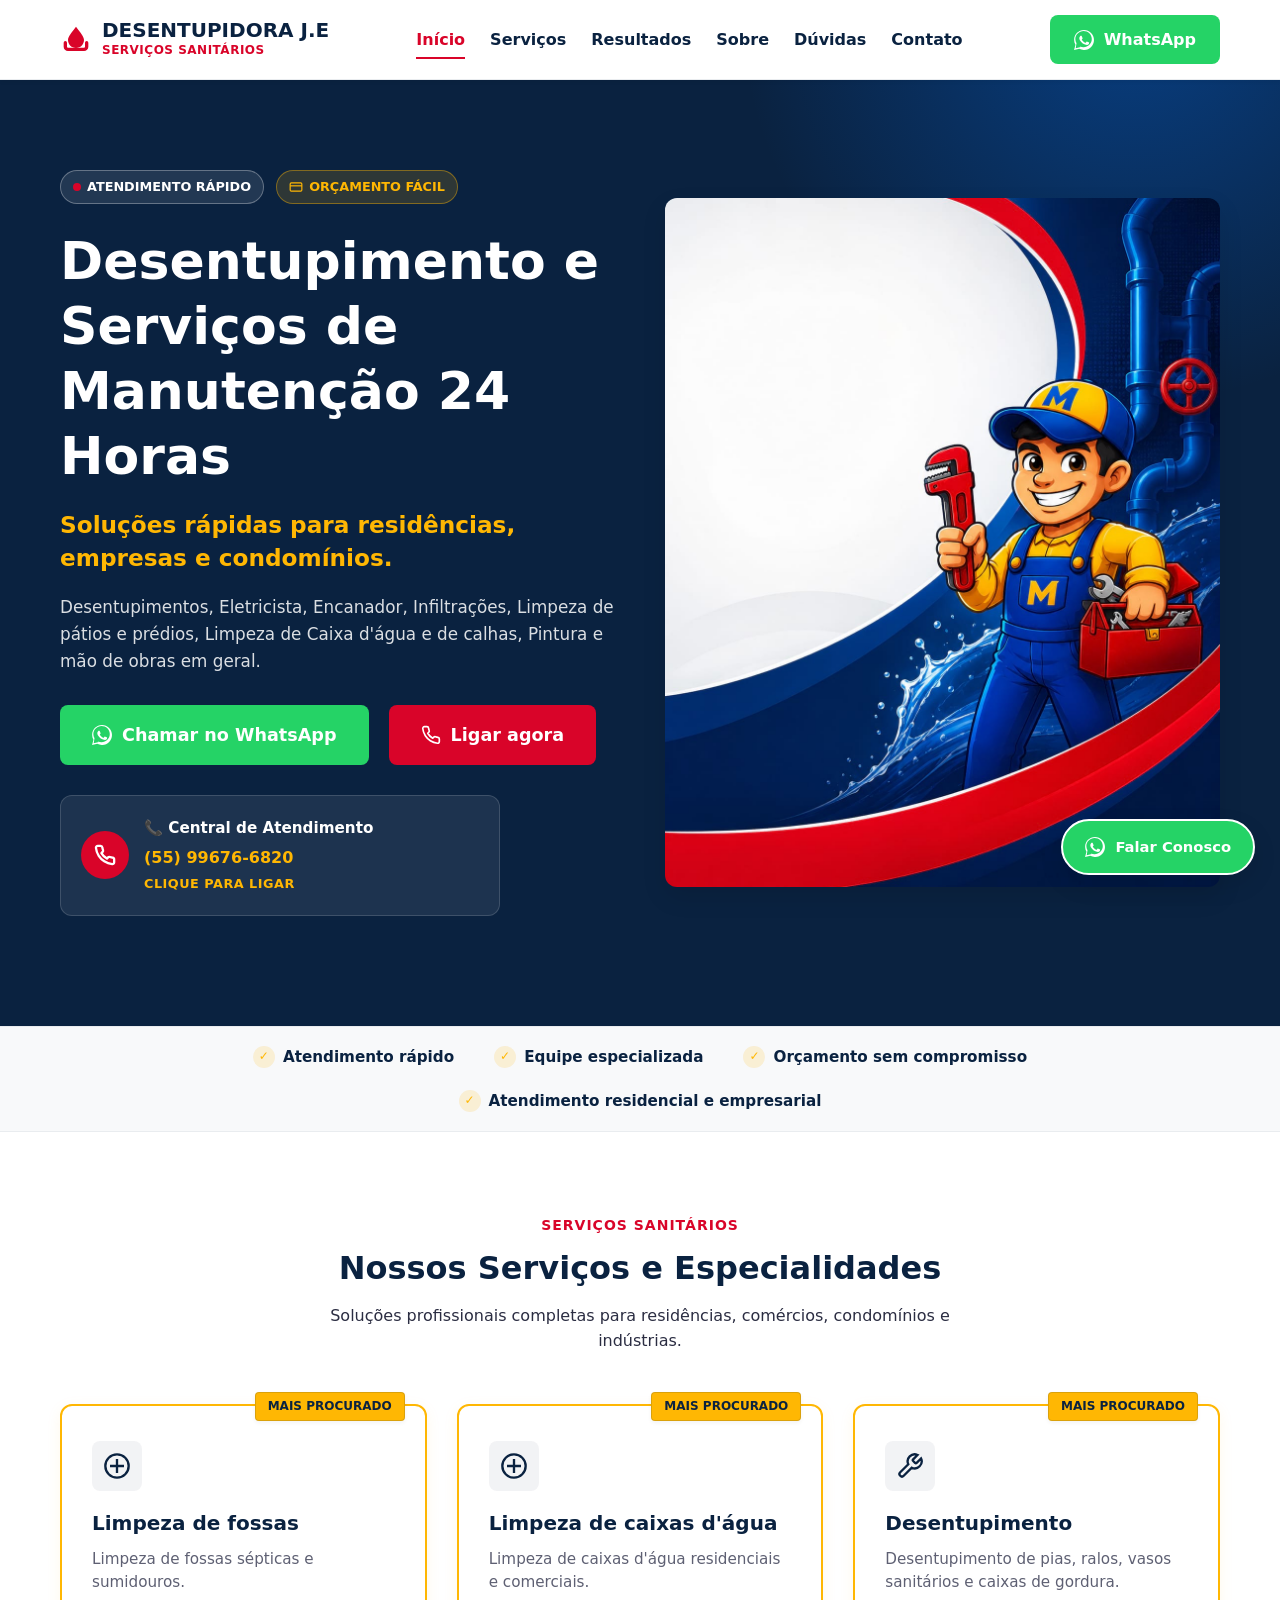
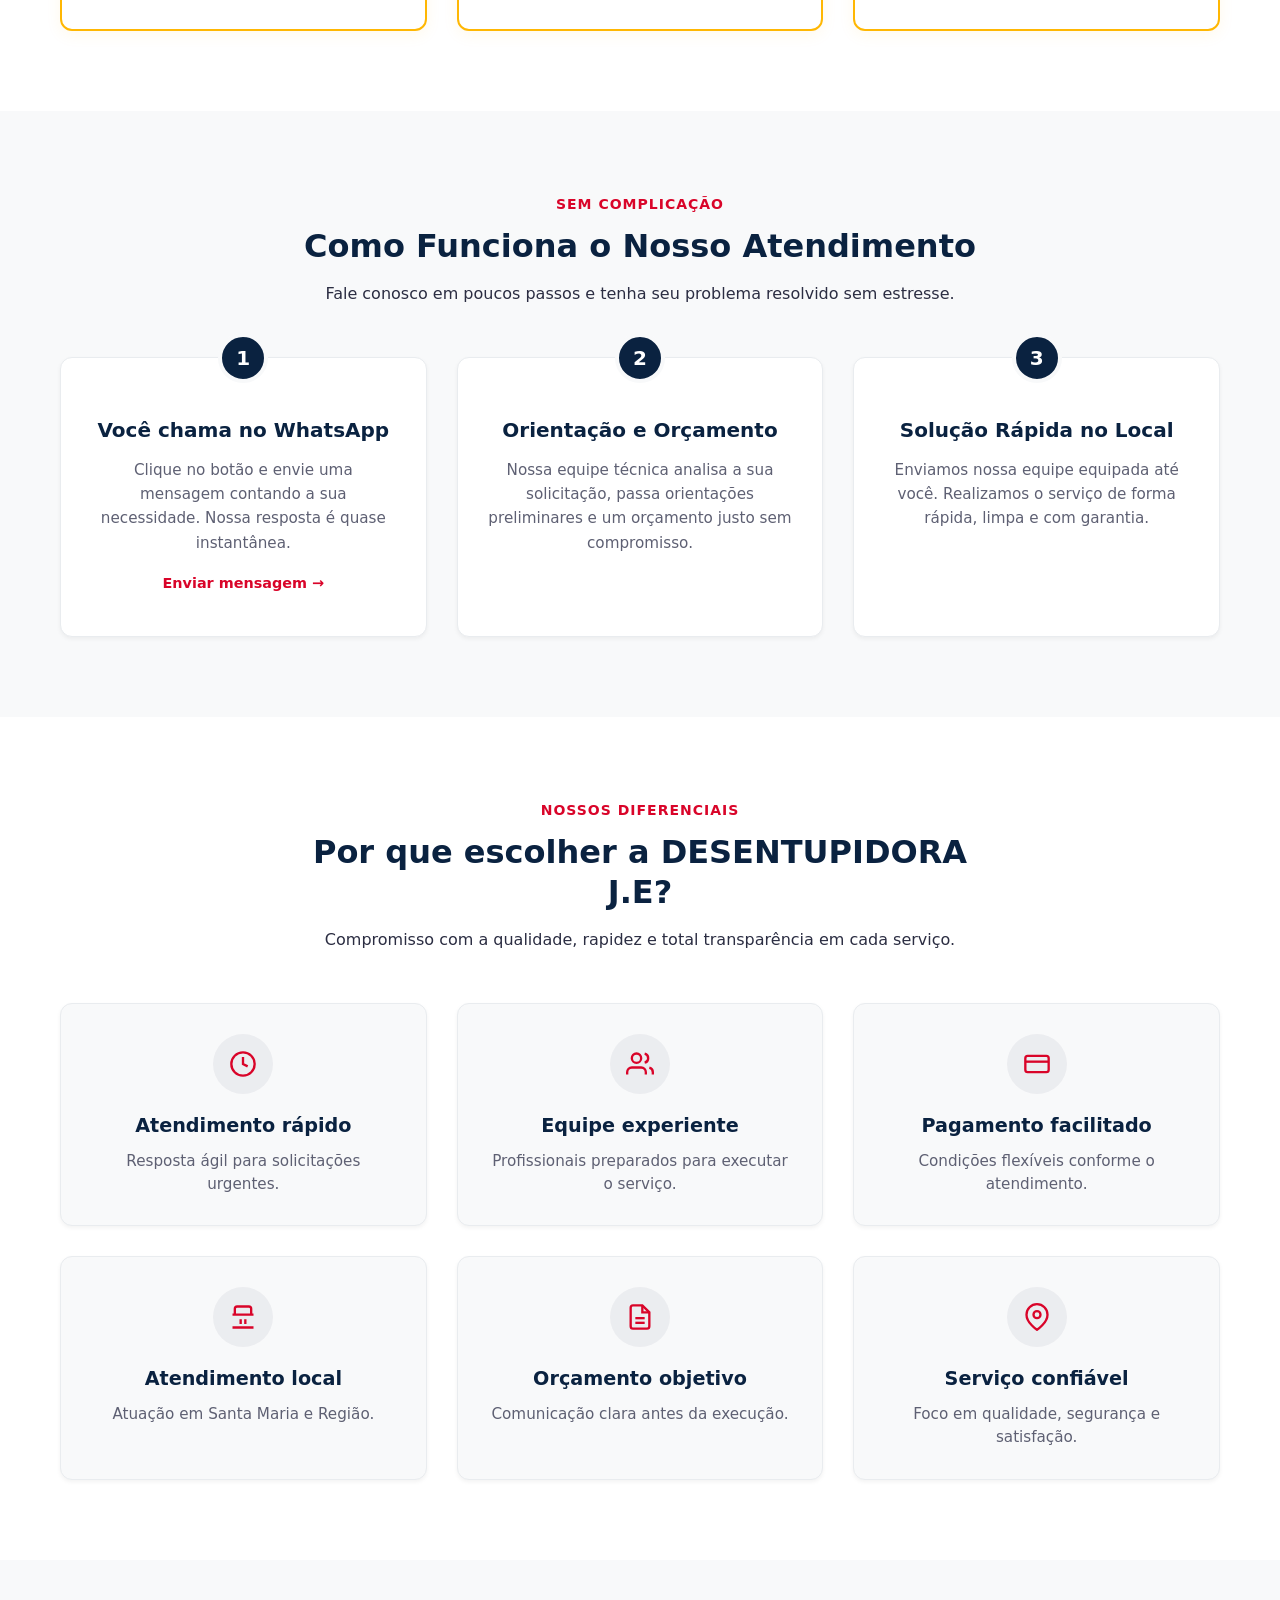
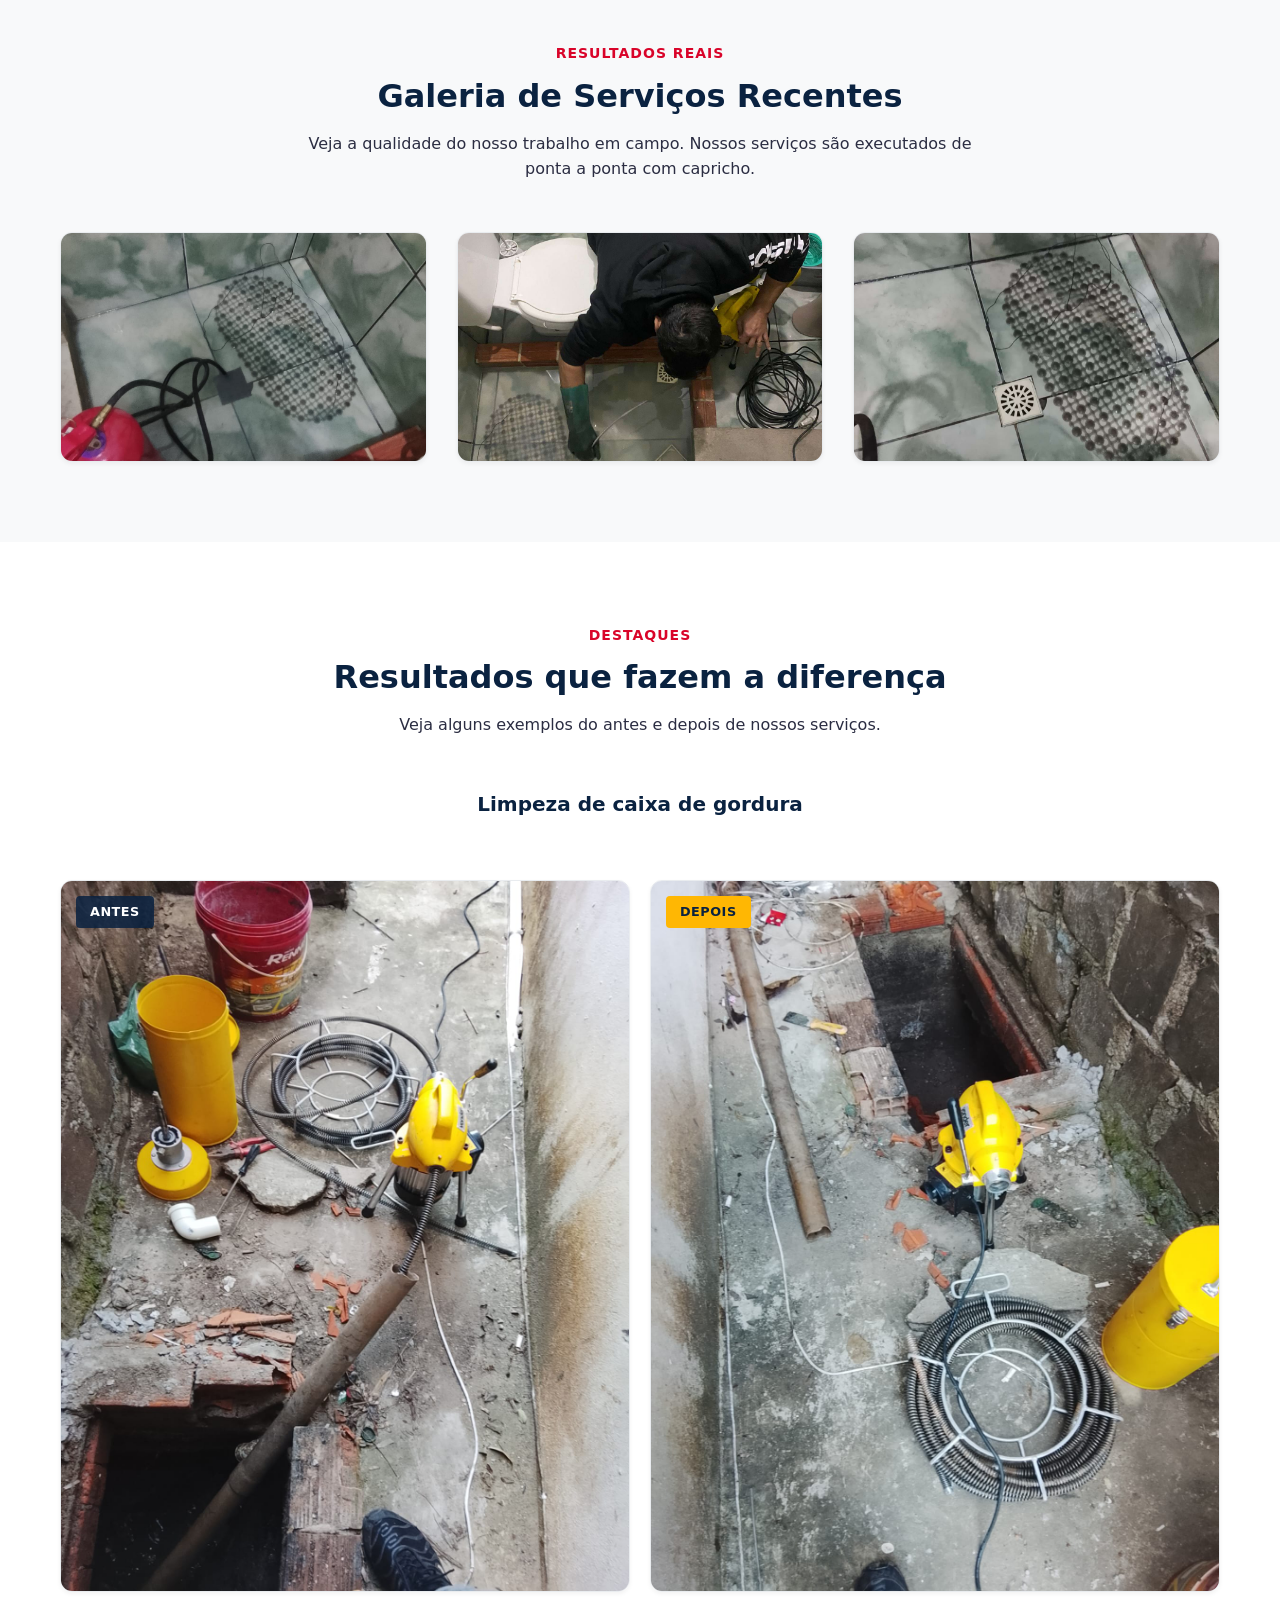
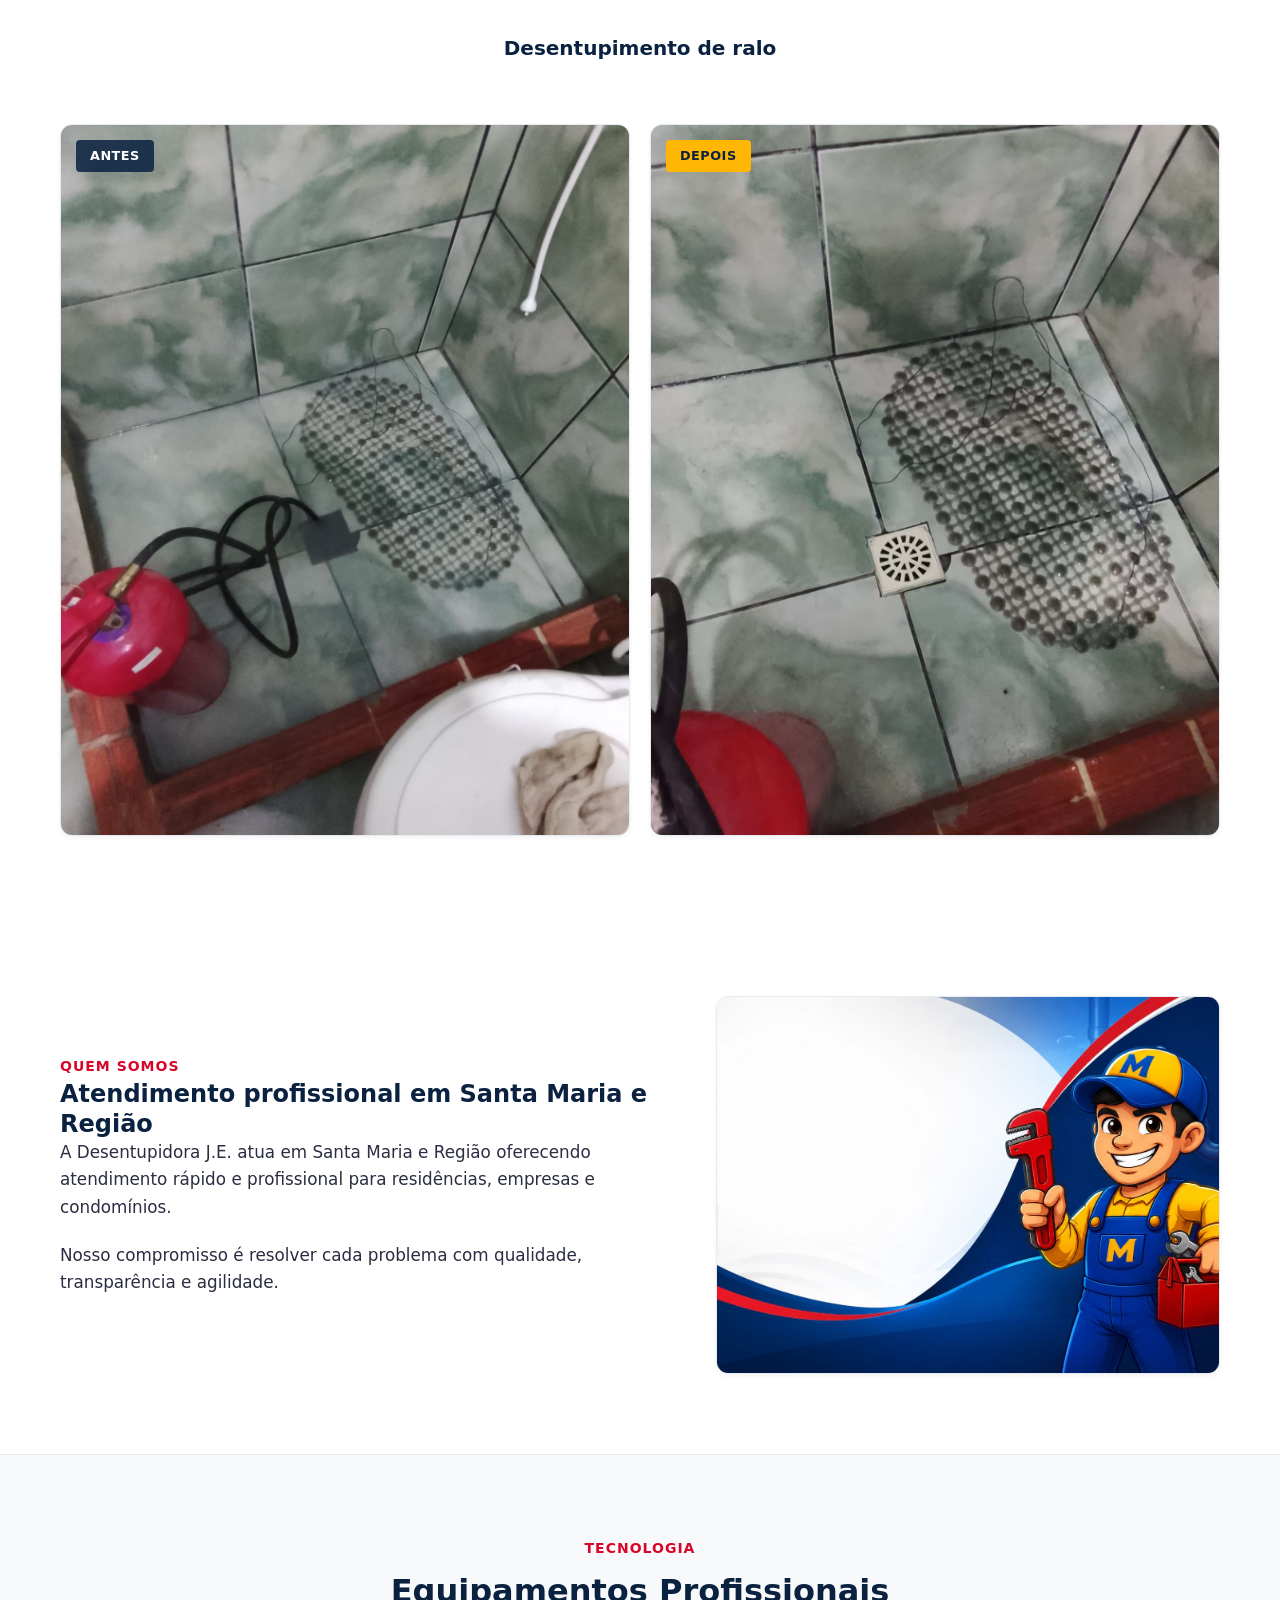
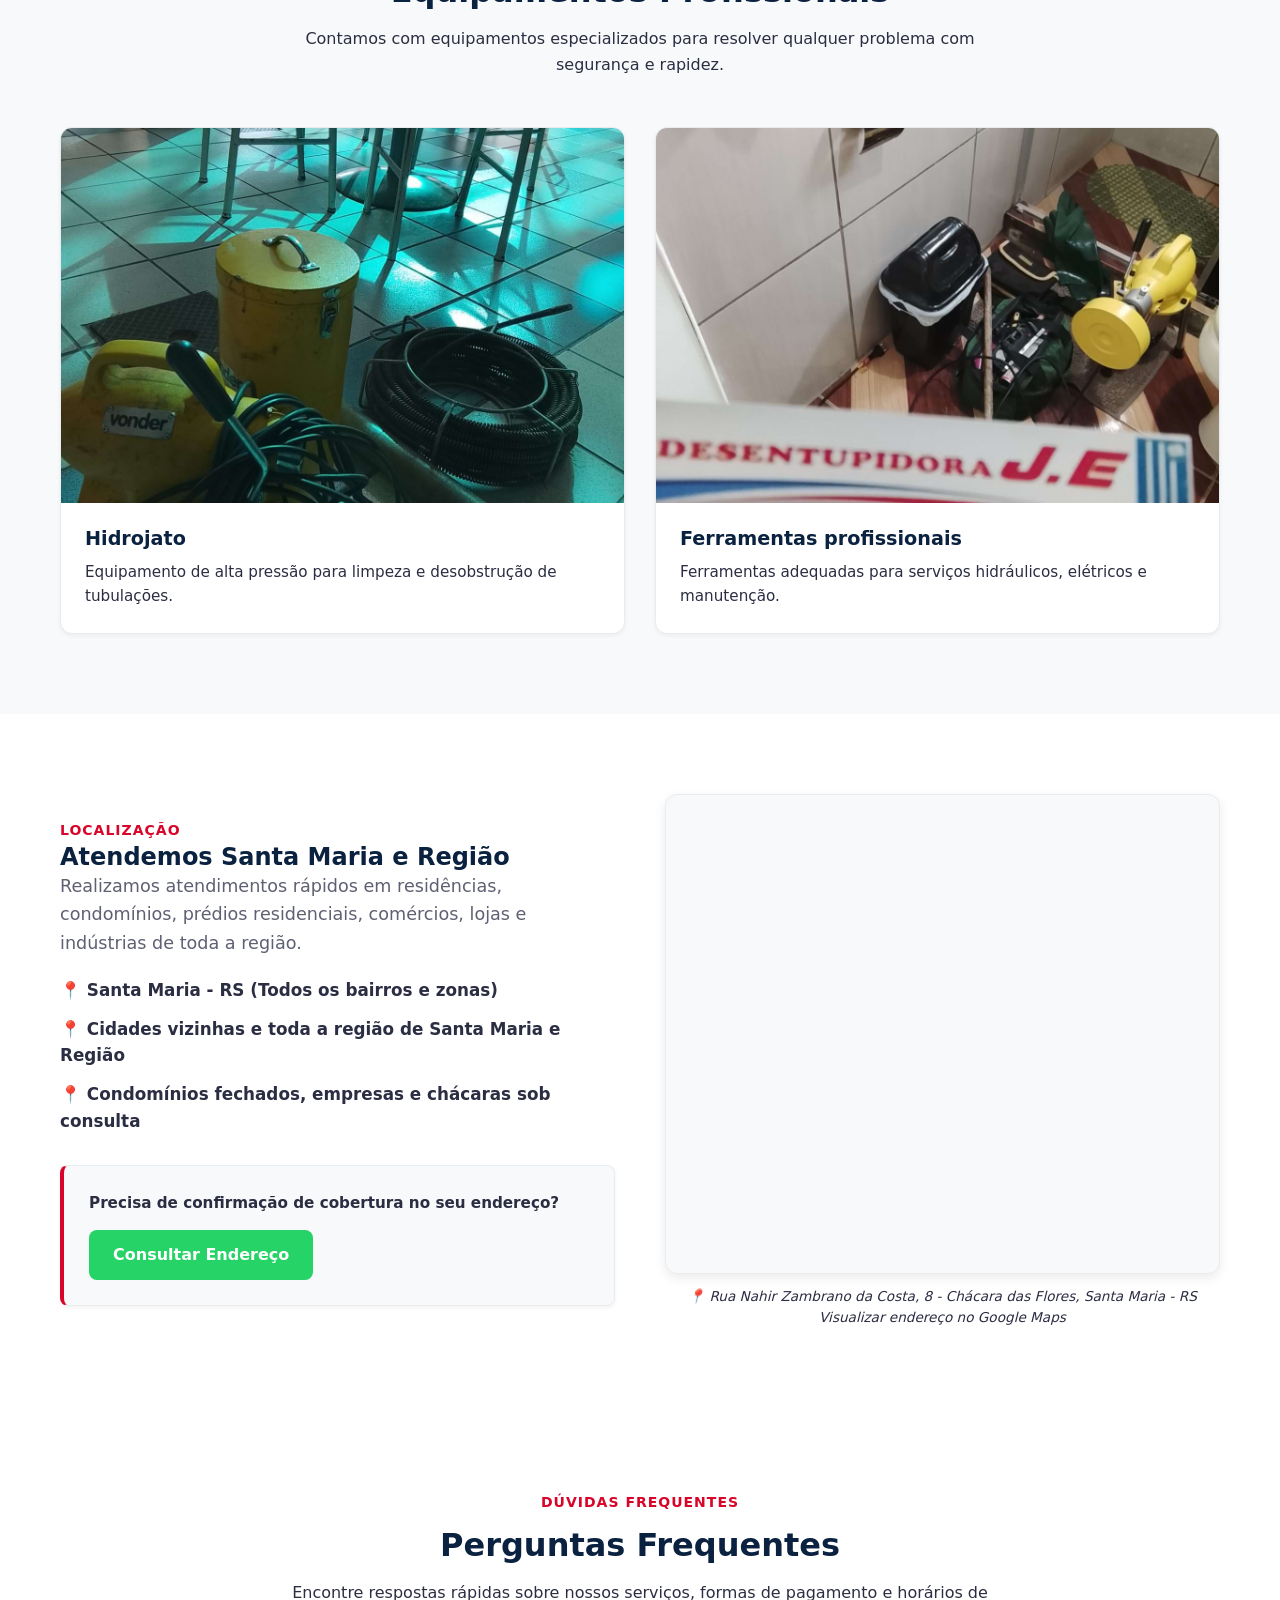
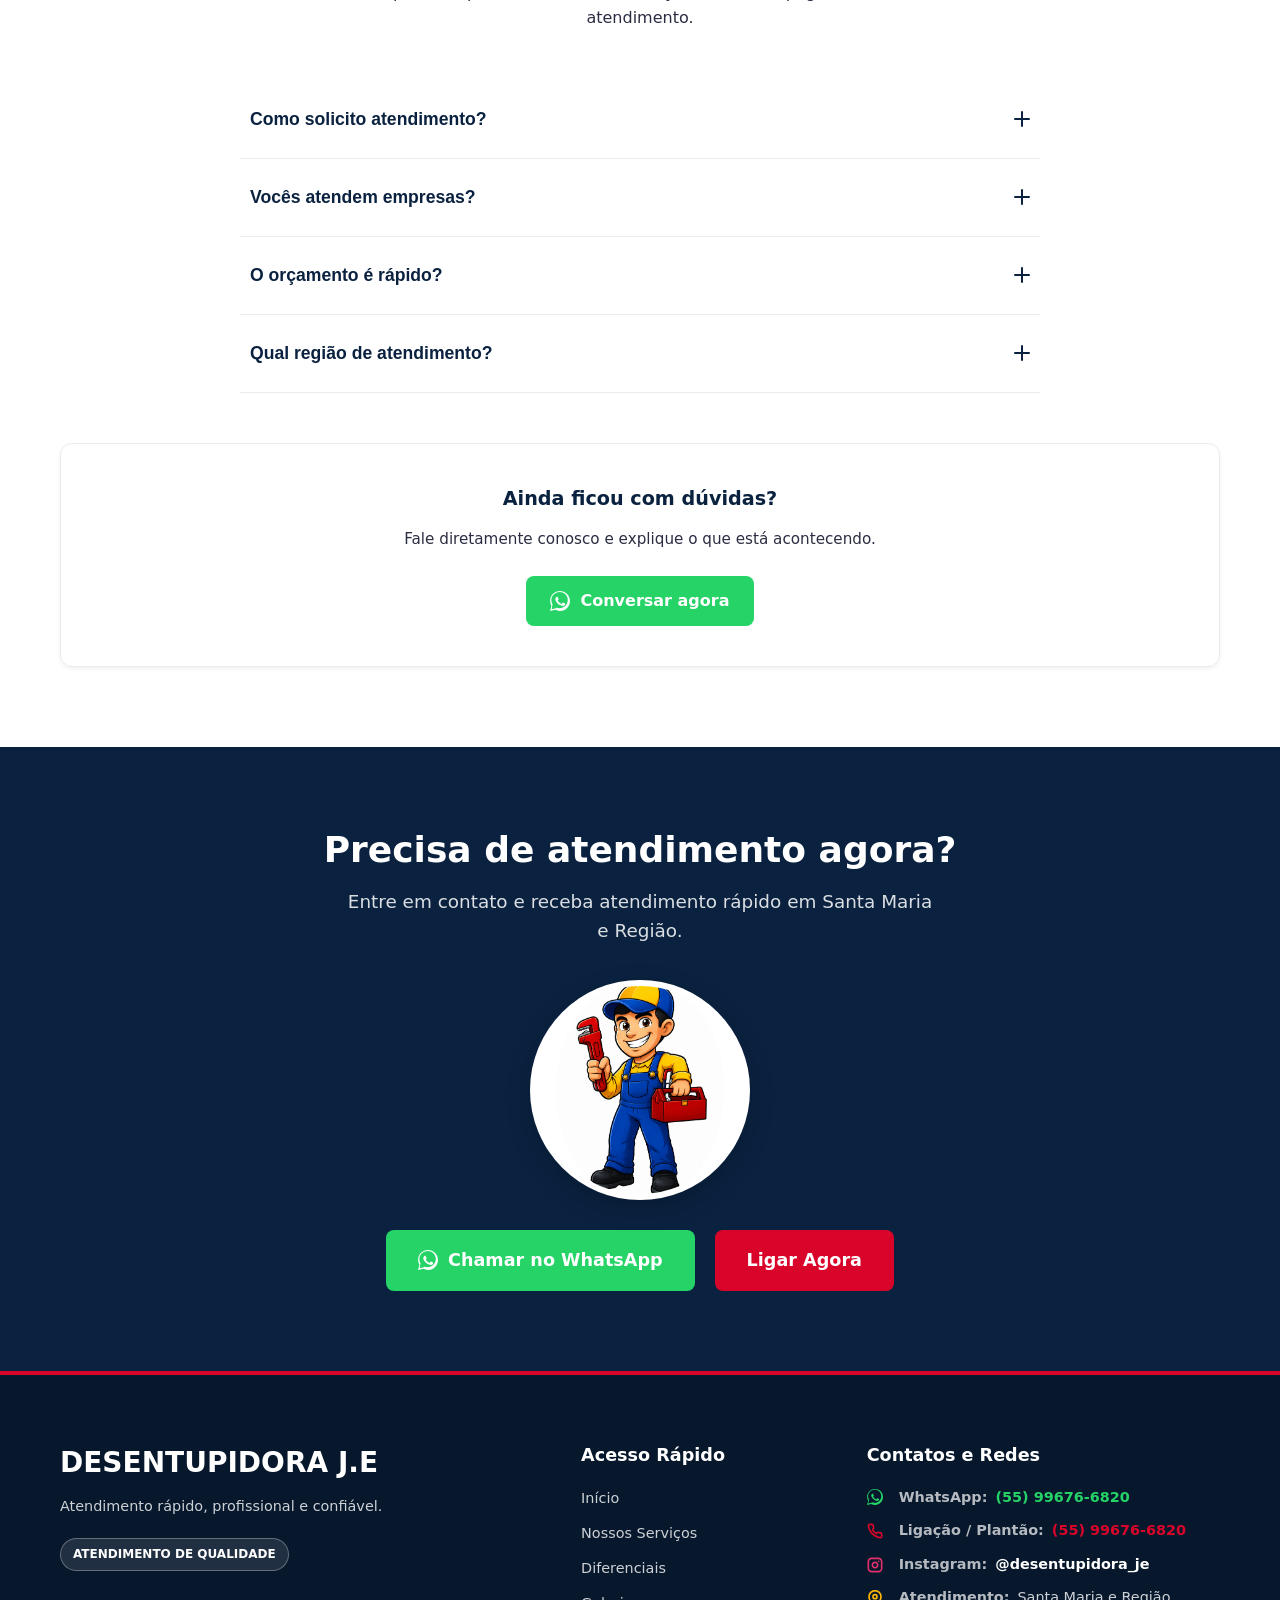
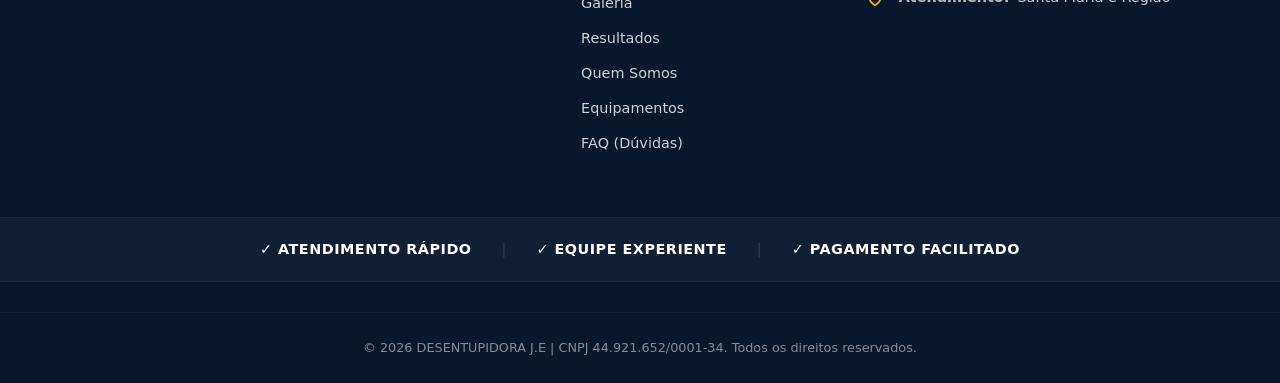
==== commit ed3fe729: "refactor(client datas): - config.js: refactor images and cnpj dynamics data - index.js: refactor sta" ====
--- a/index.html
+++ b/index.html
@@ -418,8 +418,8 @@
 
         <div class="footer-bottom">
             <div class="container footer-bottom-container">
-                <p>&copy; 2026 <span data-config="business.name">Empresa Local</span> | CNPJ 44.921.652/0001-34. Todos
-                    os direitos reservados. Landing Page de Demonstração.</p>
+                <p>&copy; 2026 <span data-config="business.name">Empresa Local</span> | <span data-config="business.cnpj">Empresa Local</span>. Todos
+                    os direitos reservados.</p>
             </div>
         </div>
     </footer>
--- a/styles.css
+++ b/styles.css
@@ -569,7 +569,6 @@
 }
 
 .phone-highlight {
-    font-size: 1.25rem;
     font-weight: 800;
     color: var(--color-accent);
 }
@@ -1370,8 +1369,8 @@
 .before-after-image {
     width: 100%;
     height: auto;
-    aspect-ratio: 4 / 10;
-    object-fit: cover;
+    aspect-ratio: 4 / 5;
+    object-fit: fill;
     display: block;
 }
 
@@ -1444,7 +1443,7 @@
 .about-image {
     width: 100%;
     height: auto;
-    aspect-ratio: 3 / 4;
+    aspect-ratio: 4 / 3;
     object-fit: cover;
     display: block;
     transition: transform 0.3s ease;
@@ -1616,7 +1615,8 @@
 .cta-mascot-image {
     display: block;
 
-    width: 10012 height: 100%;
+    width: 100%;
+    height: 100%;
 
     object-fit: cover;
     object-position: center;
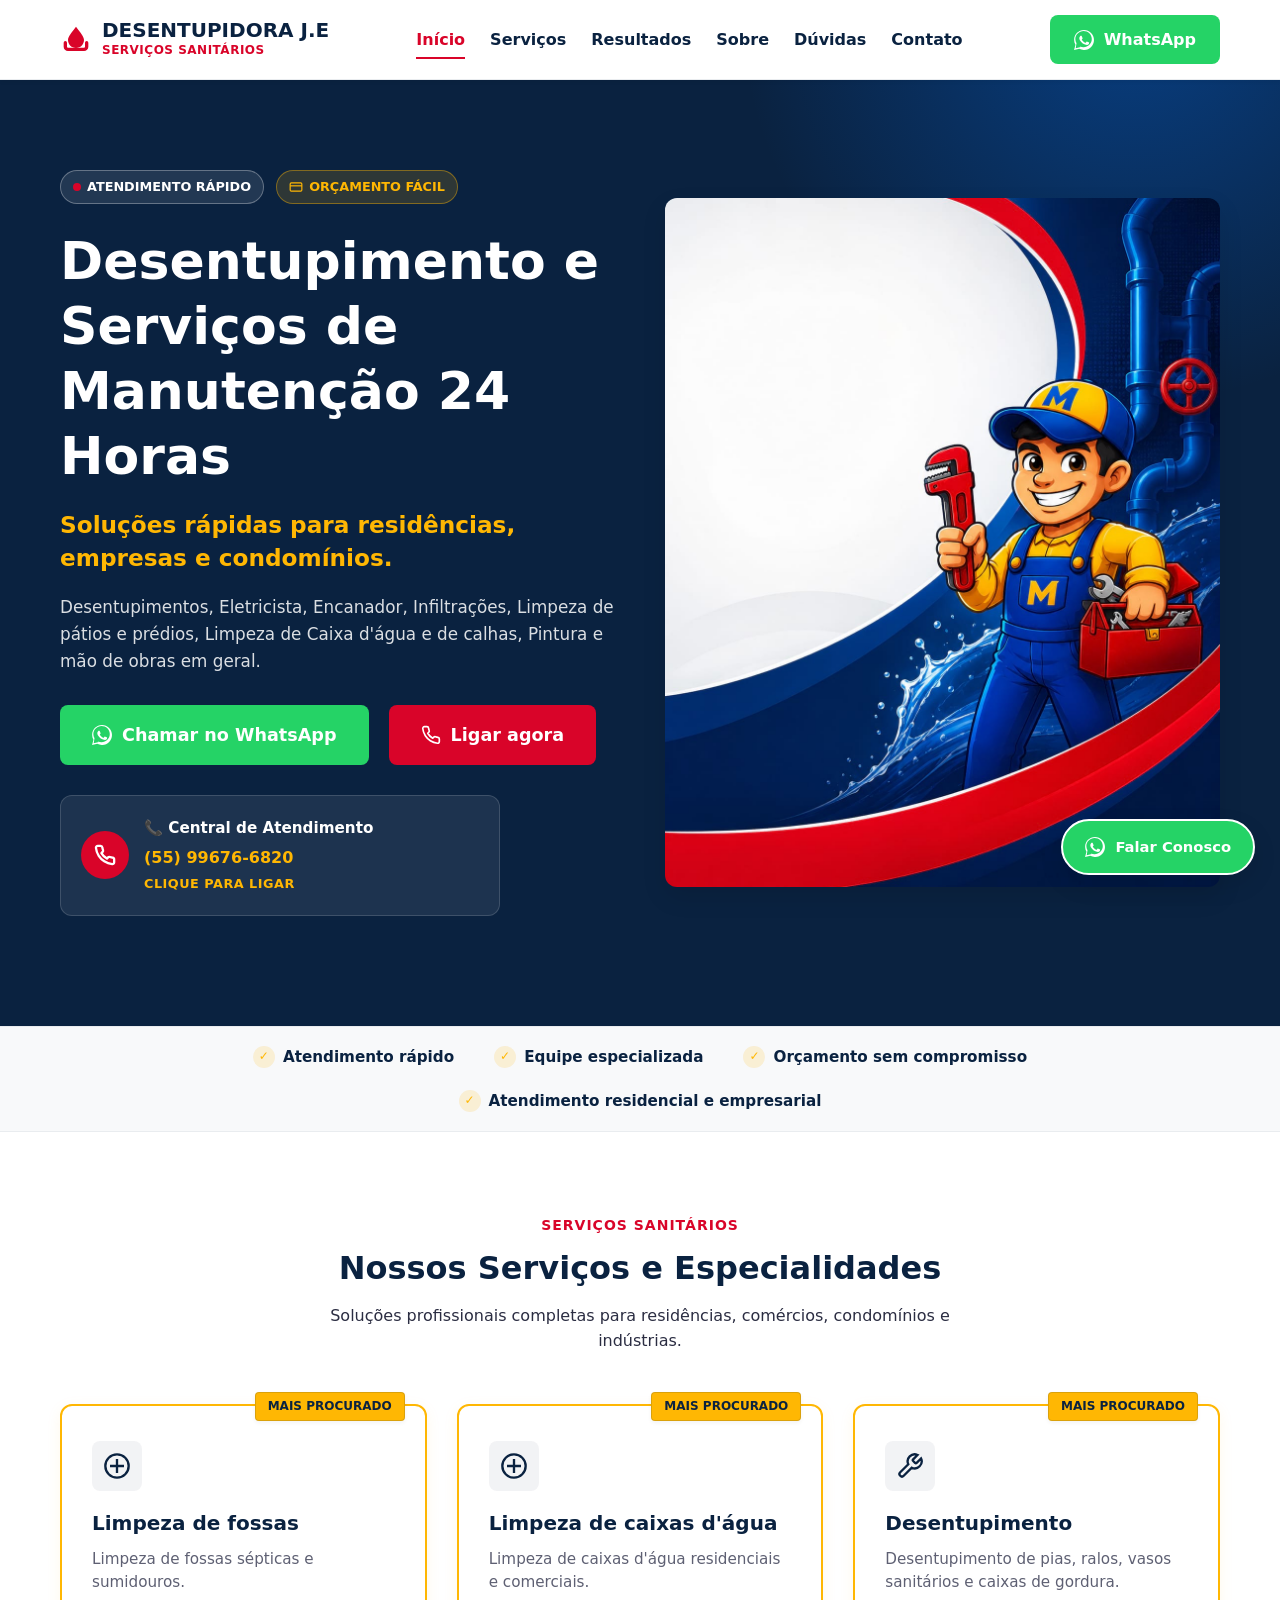
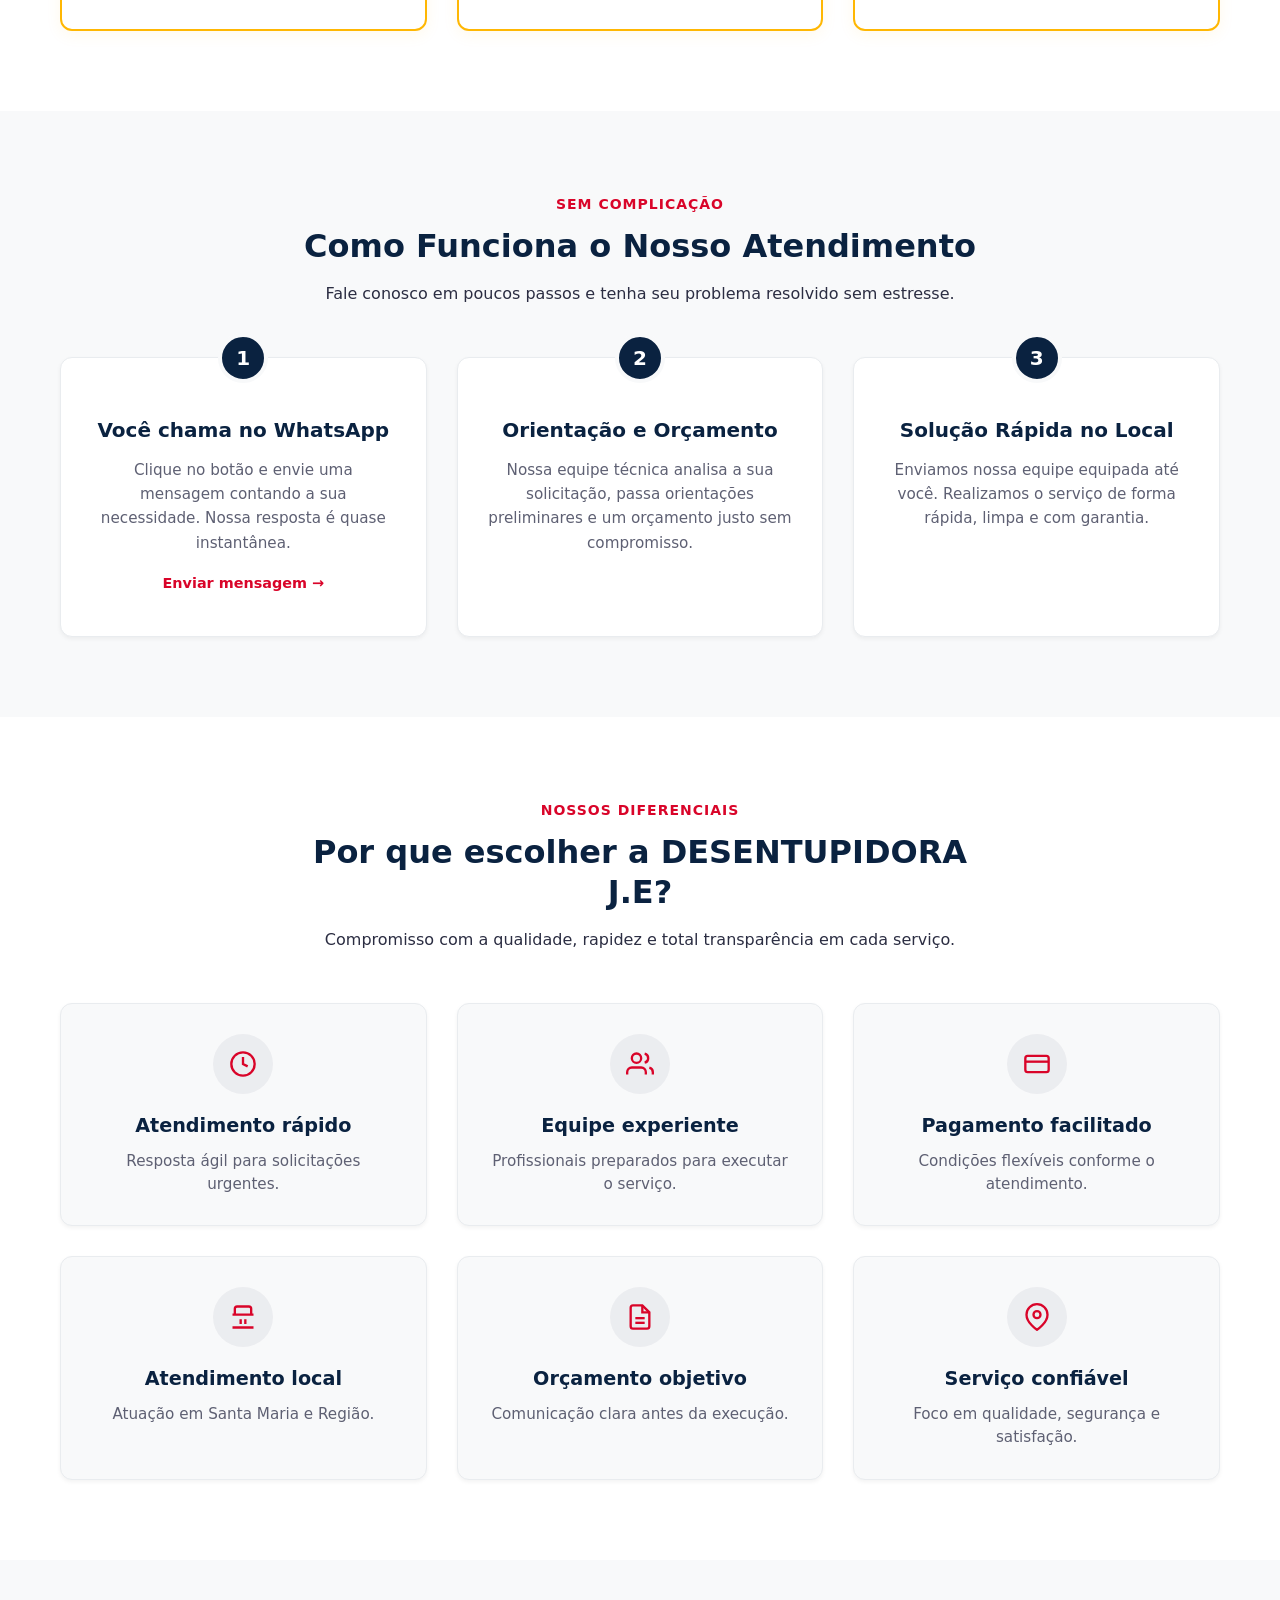
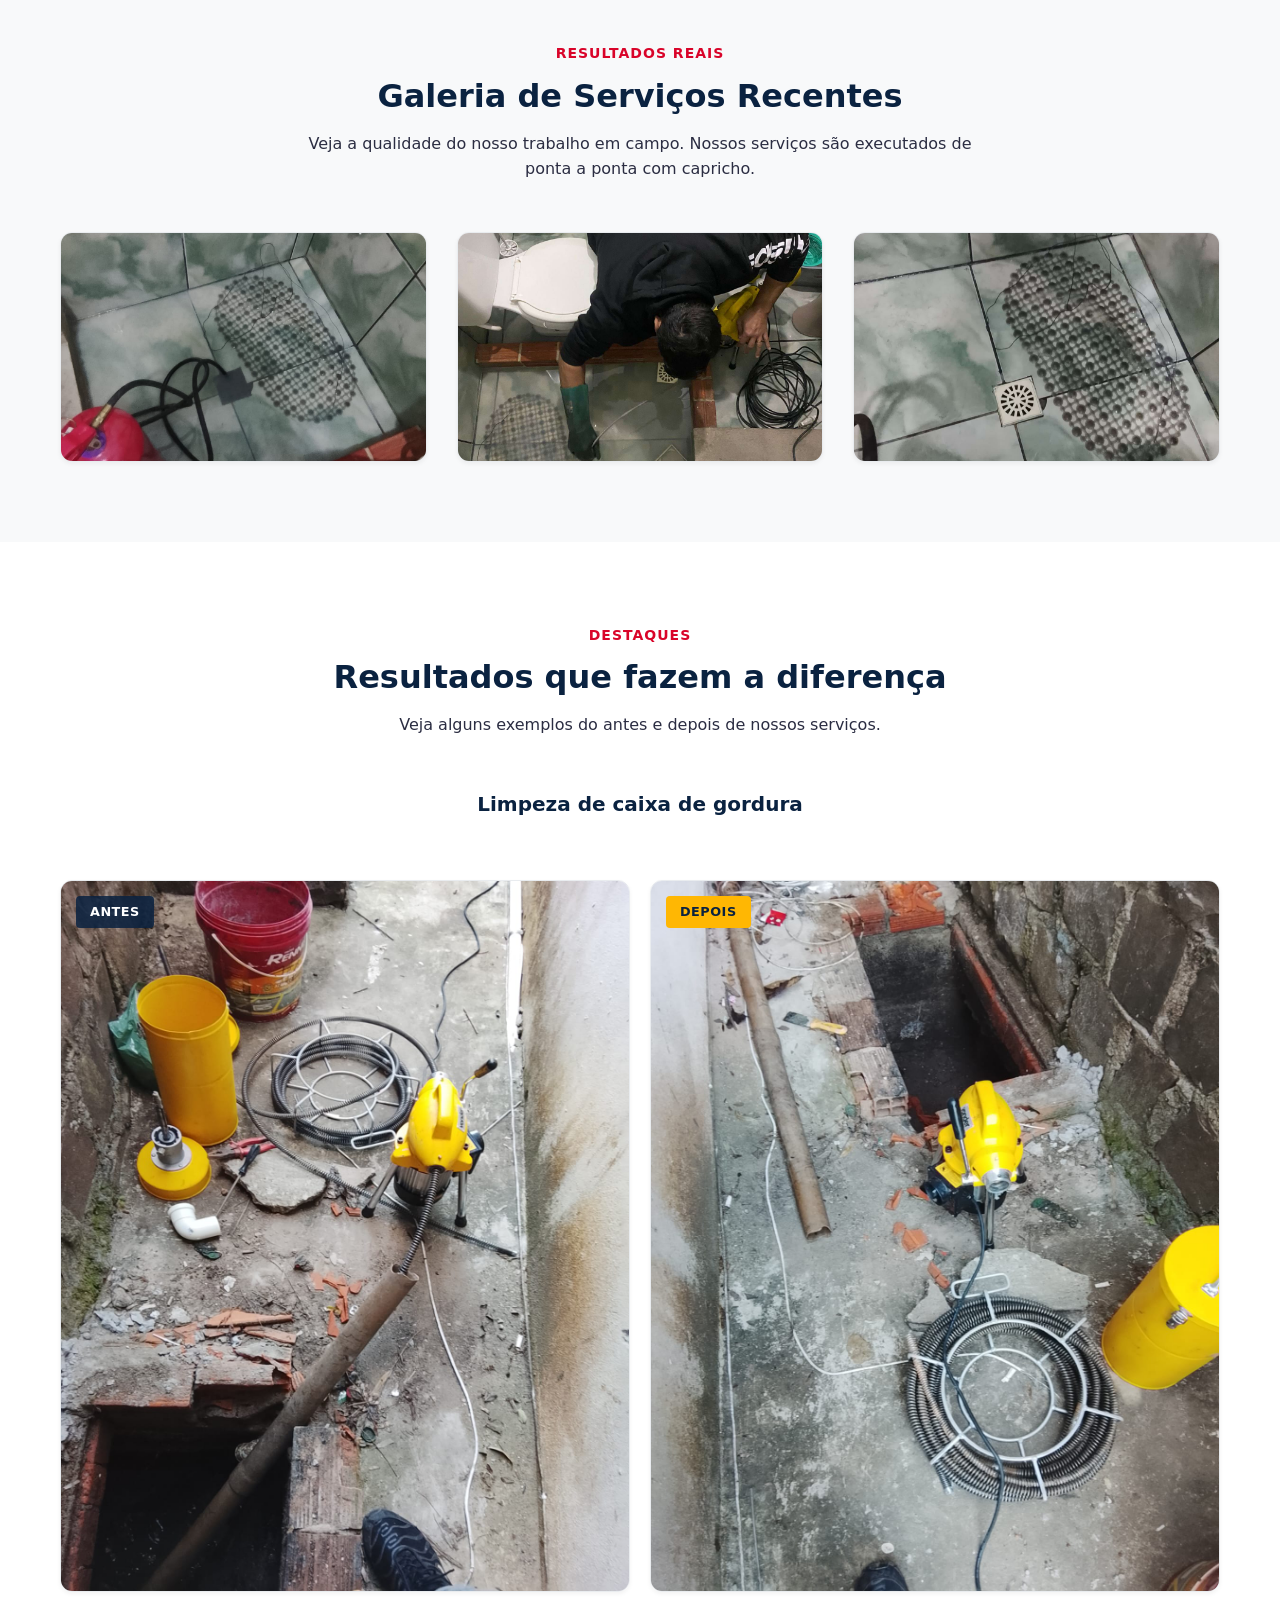
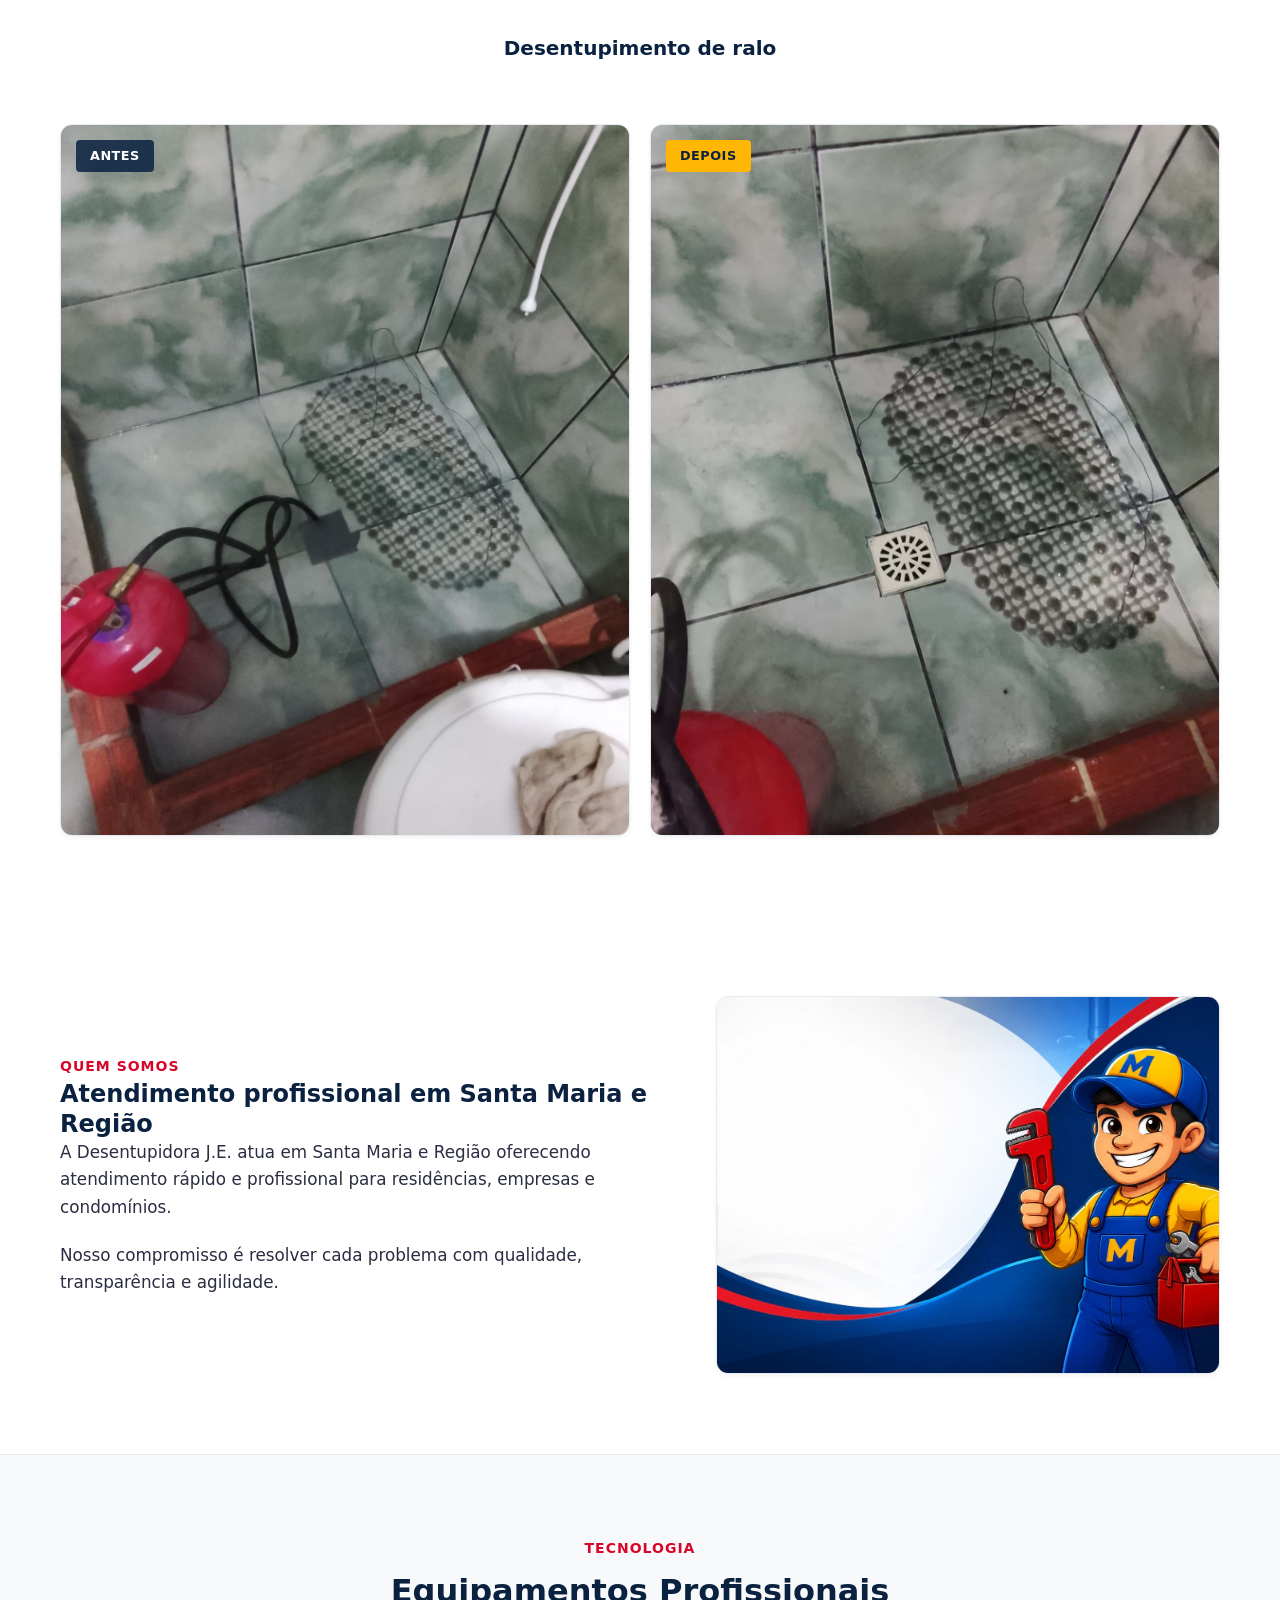
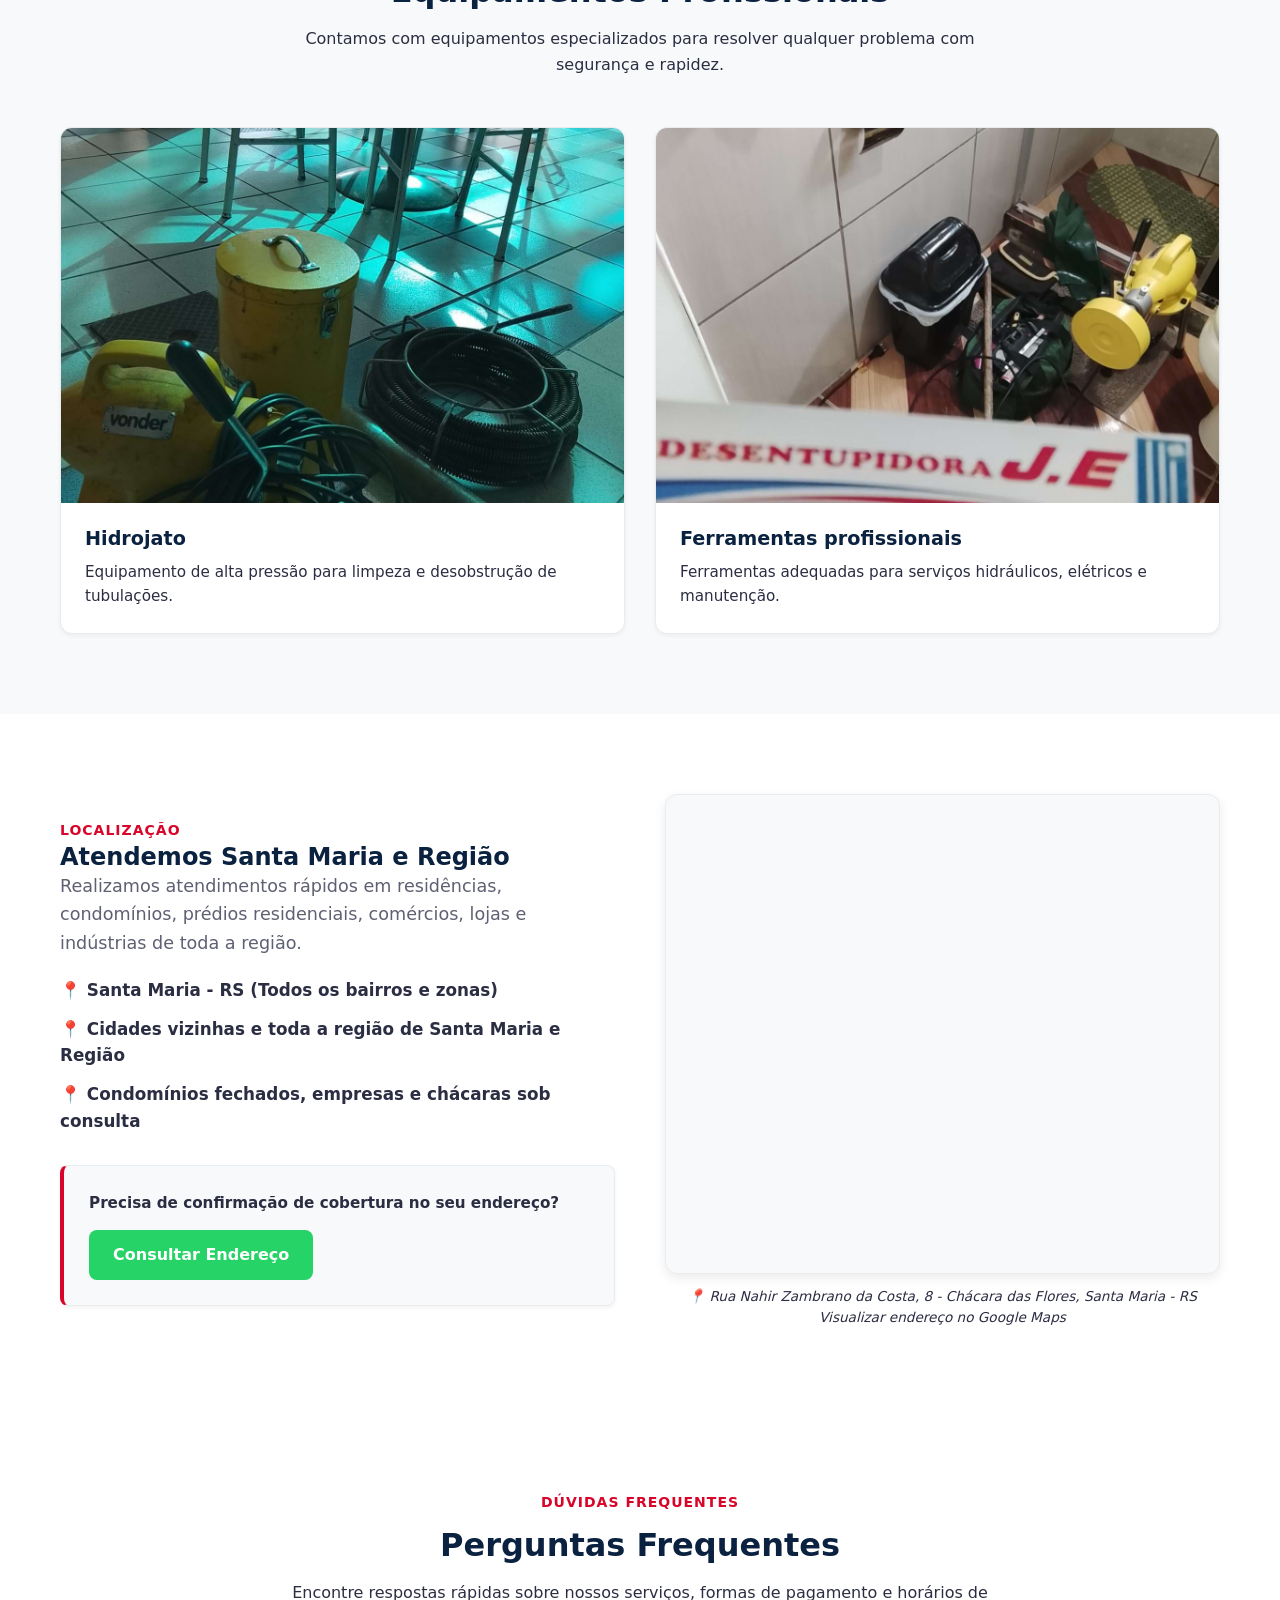
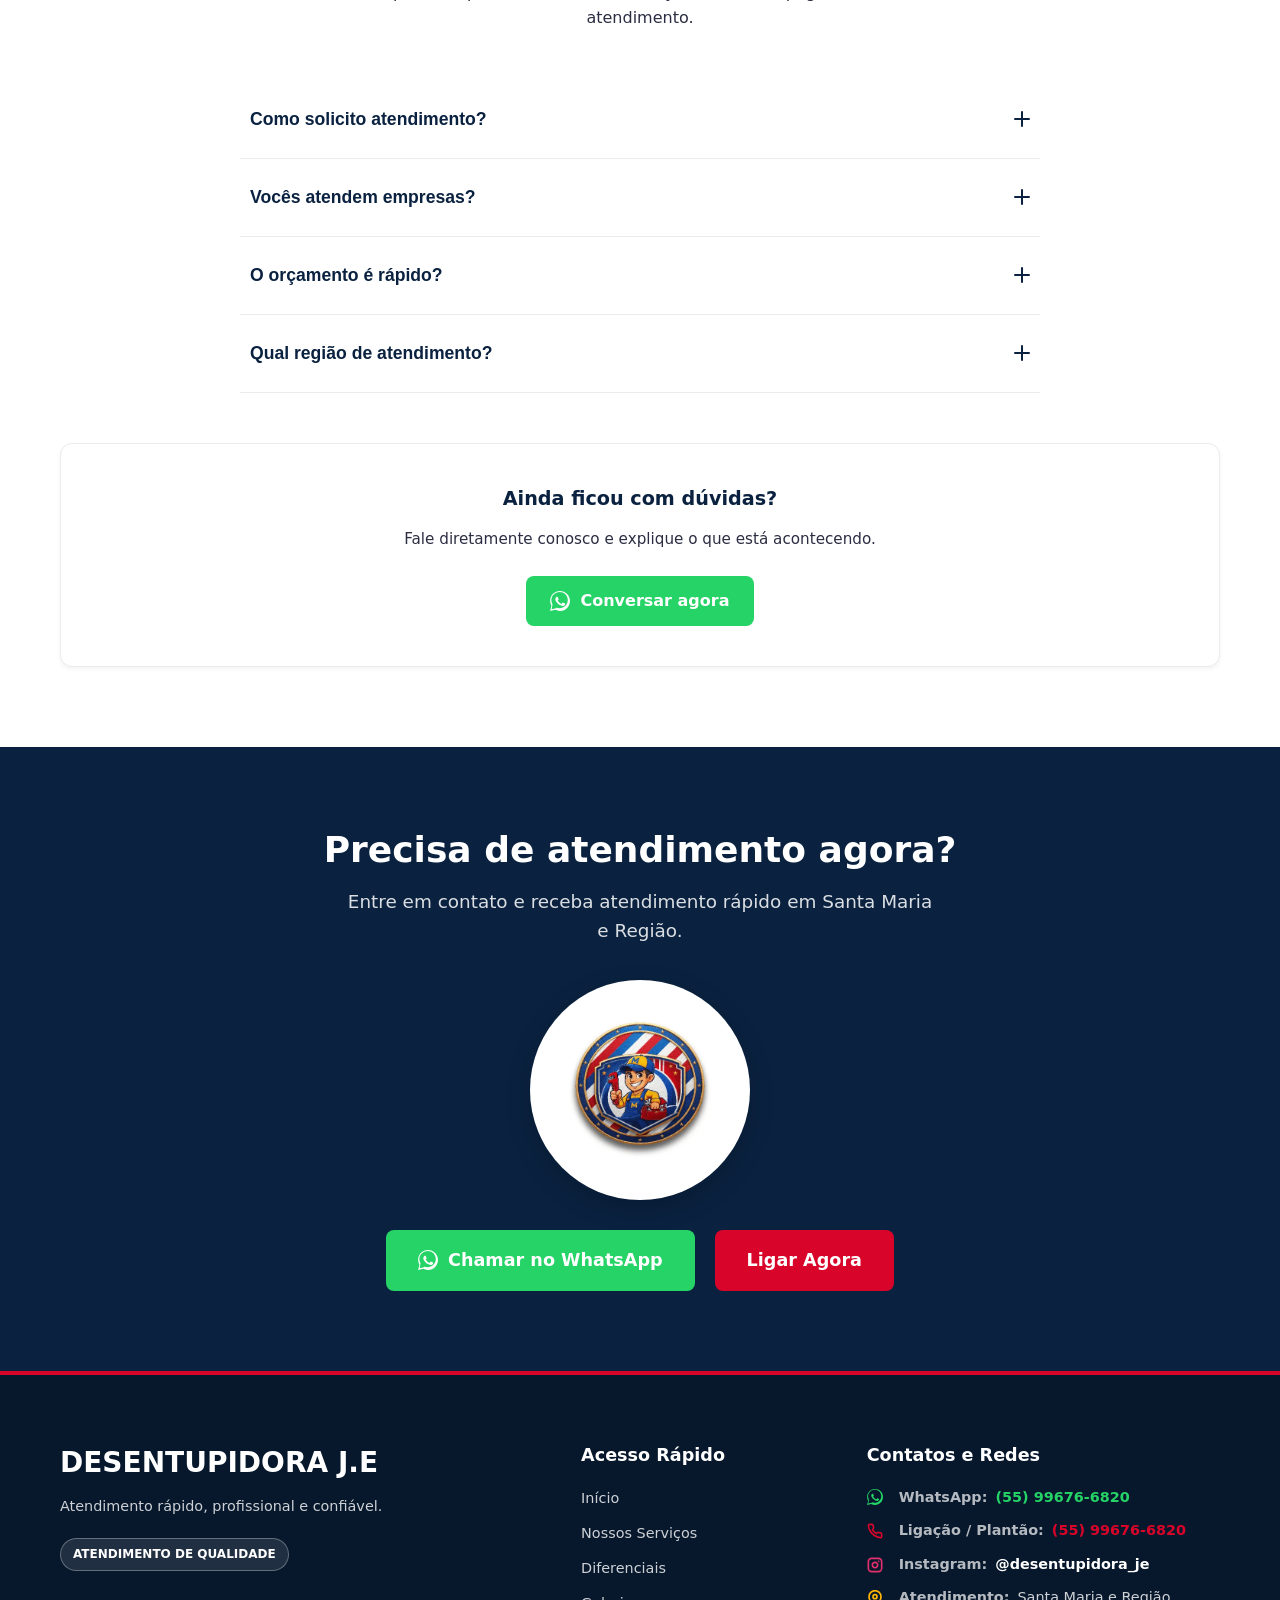
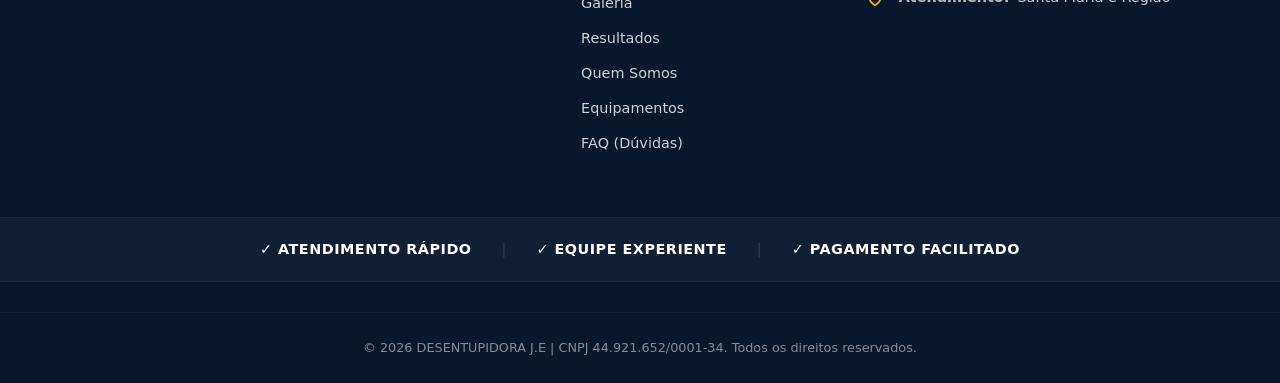
==== commit 81776ea0: "build: defines deploy prodution" ====
--- a/index.html
+++ b/index.html
@@ -5,26 +5,32 @@
     <meta charset="UTF-8">
     <meta name="viewport" content="width=device-width, initial-scale=1.0">
 
-    <!-- SEO e Metatags Dinâmicas (Preenchidas pelo script.js) -->
-    <title>Carregando...</title>
-    <meta name="description" content="">
-    <meta name="keywords" content="">
-    <meta name="robots" content="index, follow">
-
-    <!-- Open Graph (Preenchido pelo script.js) -->
+    <!-- SEO e Metatags -->
+    <title>Desentupidora em Santa Maria | Desentupidora J.E.</title>
+    <meta name="description" content="Desentupimento e serviços de manutenção em Santa Maria e região para residências, empresas e condomínios.">
+    <meta name="robots" content="noindex, nofollow">
+
+    <!-- Favicon (Apenas os formatos que existem de fato) -->
+    <link rel="icon" href="favicon.ico" sizes="any">
+
+    <!-- Open Graph -->
     <meta property="og:type" content="website">
-    <meta property="og:title" content="">
-    <meta property="og:description" content="">
-    <meta property="og:image" content="assets/img/share-preview.jpg">
-
-    <!-- Twitter Cards (Preenchido pelo script.js) -->
+    <meta property="og:title" content="Desentupidora em Santa Maria | Desentupidora J.E.">
+    <meta property="og:description" content="Desentupimento e serviços de manutenção em Santa Maria e região para residências, empresas e condomínios.">
+    <meta property="og:image" content="assets/img/og-image.webp">
+    <meta property="og:locale" content="pt_BR">
+    <meta property="og:site_name" content="Desentupidora J.E.">
+    <!-- PENDENTE: inserir og:url após conexão do domínio -->
+    <!-- PENDENTE: usar URL absoluta em og:image após conexão do domínio -->
+
+    <!-- Twitter Cards -->
     <meta name="twitter:card" content="summary_large_image">
-    <meta name="twitter:title" content="">
-    <meta name="twitter:description" content="">
-    <meta name="twitter:image" content="assets/img/share-preview.jpg">
-
-    <!-- Link Canonical (Preenchido pelo script.js) -->
-    <link rel="canonical" href="">
+    <meta name="twitter:title" content="Desentupidora em Santa Maria | Desentupidora J.E.">
+    <meta name="twitter:description" content="Desentupimento e serviços de manutenção em Santa Maria e região para residências, empresas e condomínios.">
+    <meta name="twitter:image" content="assets/img/og-image.webp">
+    <!-- PENDENTE: usar URL absoluta da imagem no Twitter Card após conexão do domínio -->
+
+    <!-- PENDENTE PRODUÇÃO: adicionar canonical com o domínio oficial -->
 
     <!-- CSS Stylesheet -->
     <link rel="stylesheet" href="styles.css">
@@ -264,7 +270,7 @@
         </section>
 
         <!-- Área de Atendimento e Google Maps -->
-        <section class="location-section">
+        <section id="localizacao" class="location-section">
             <div class="container location-container">
                 <div class="location-content">
                     <span class="section-subtitle">Localização</span>
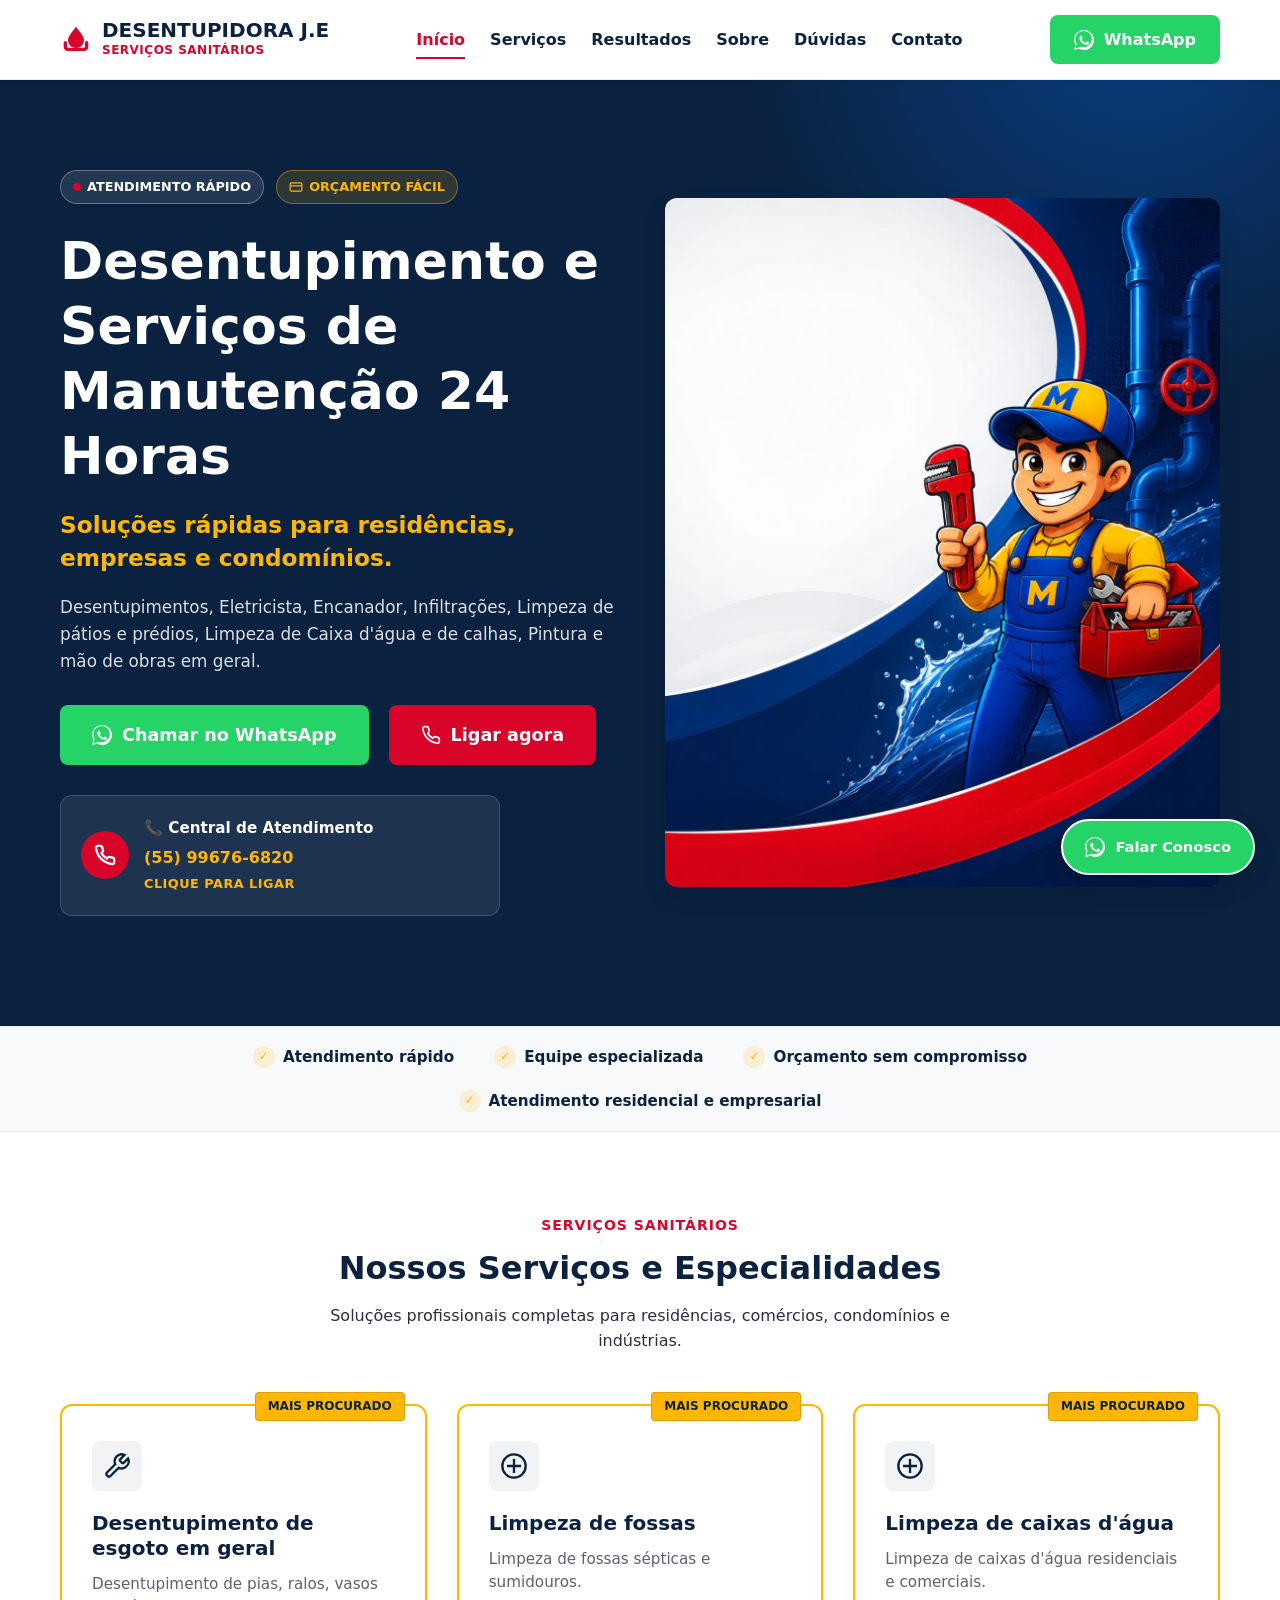
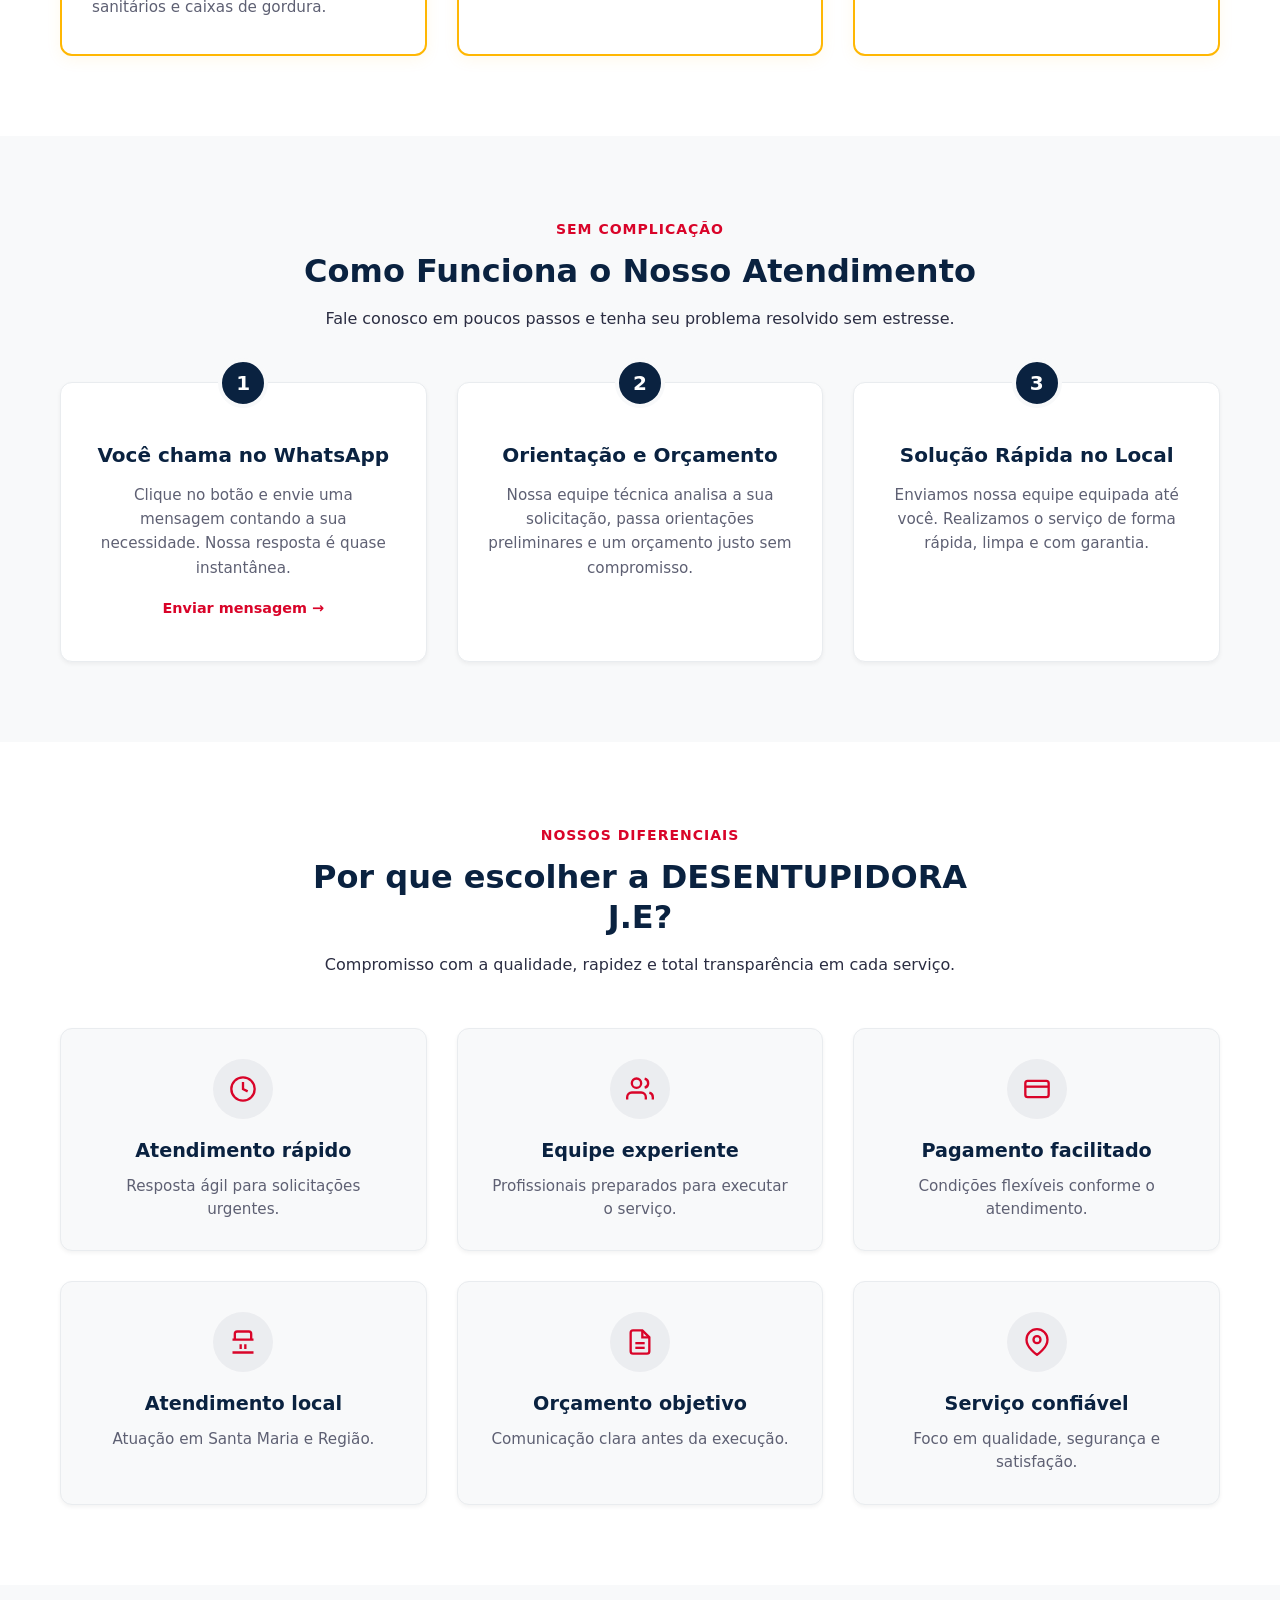
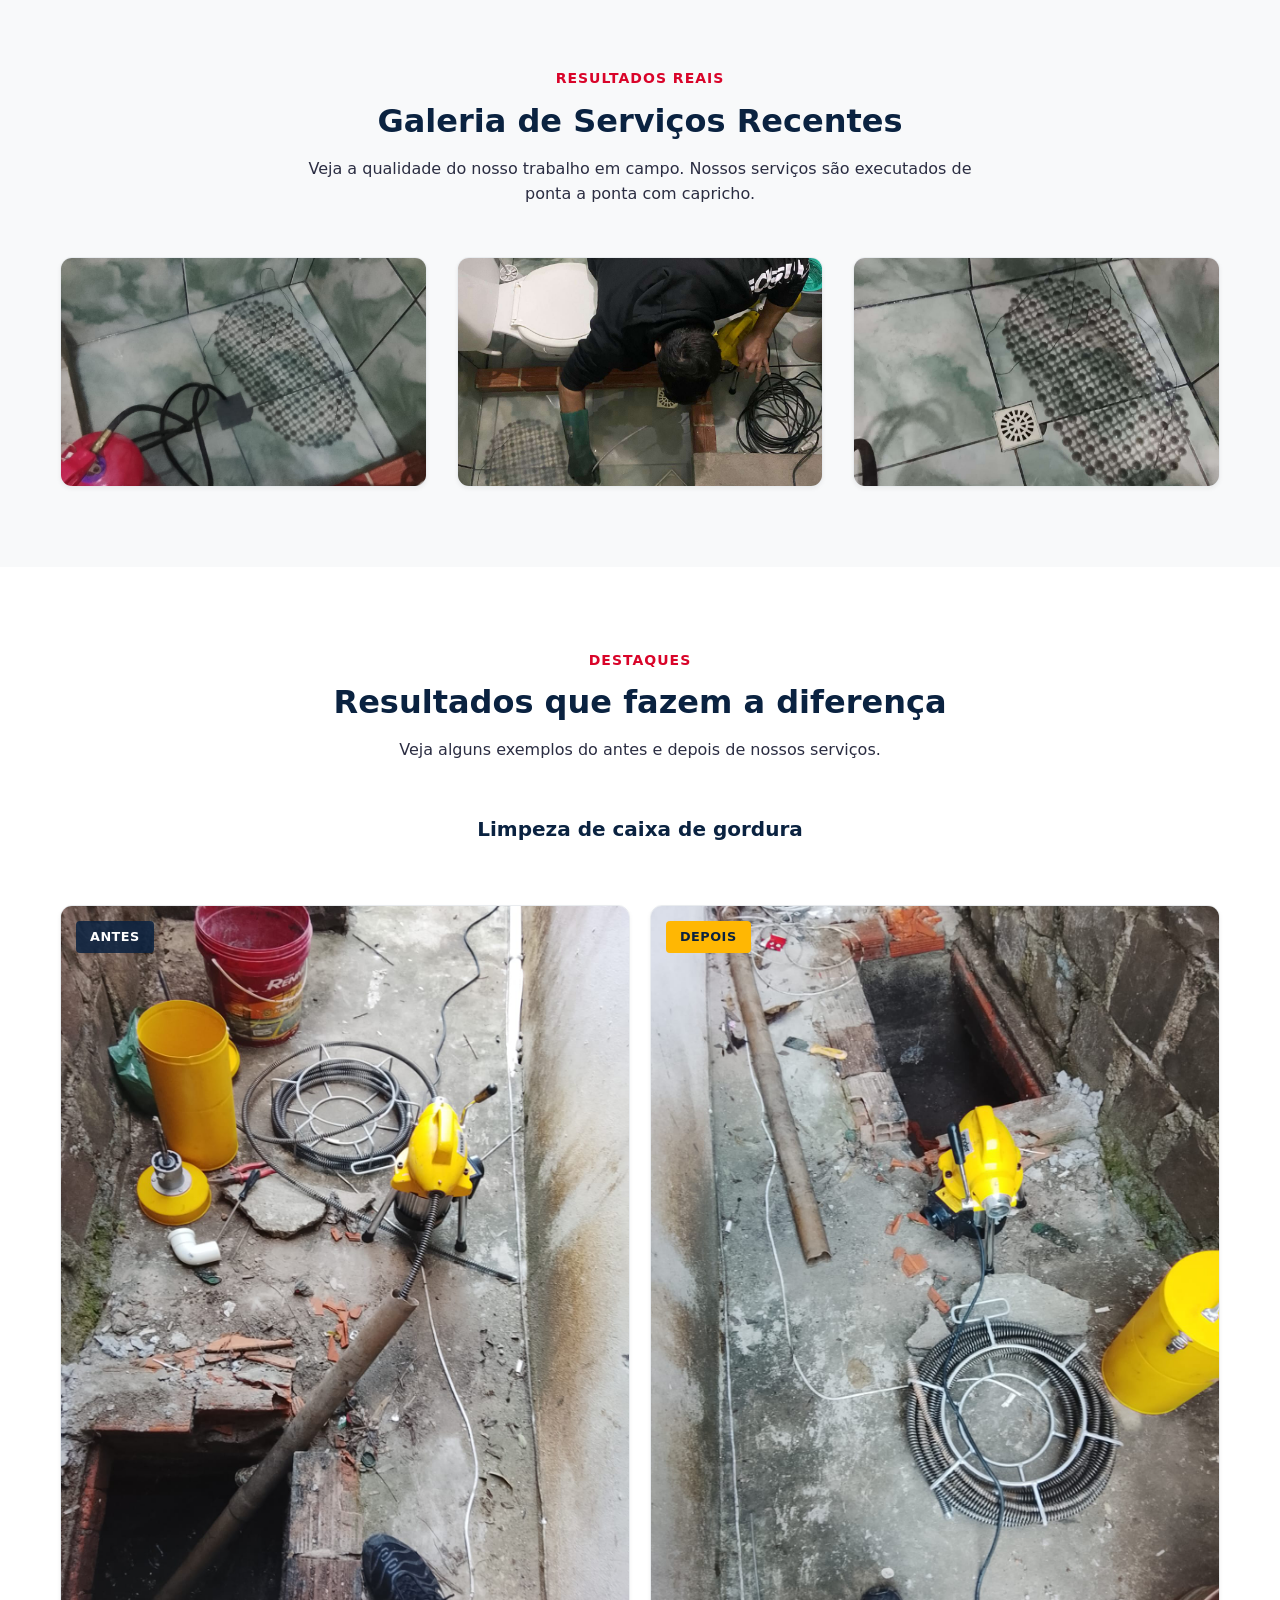
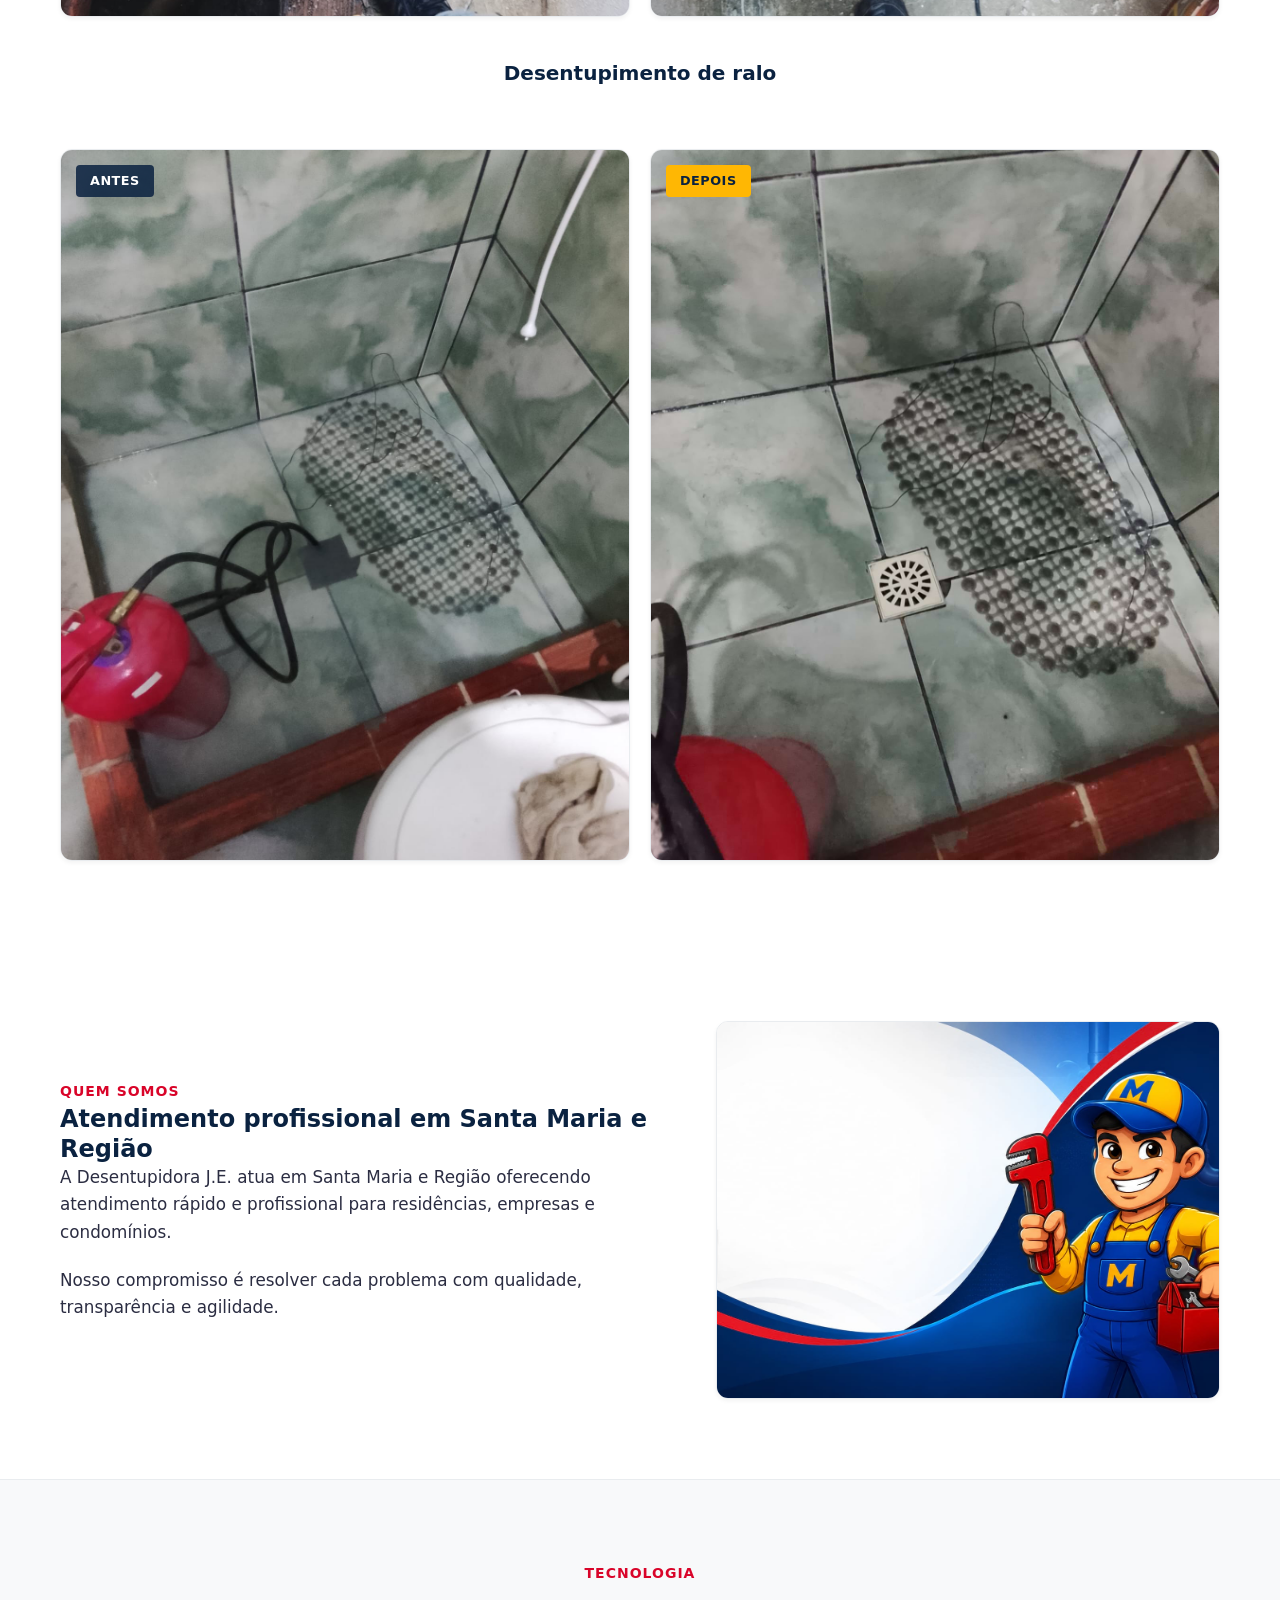
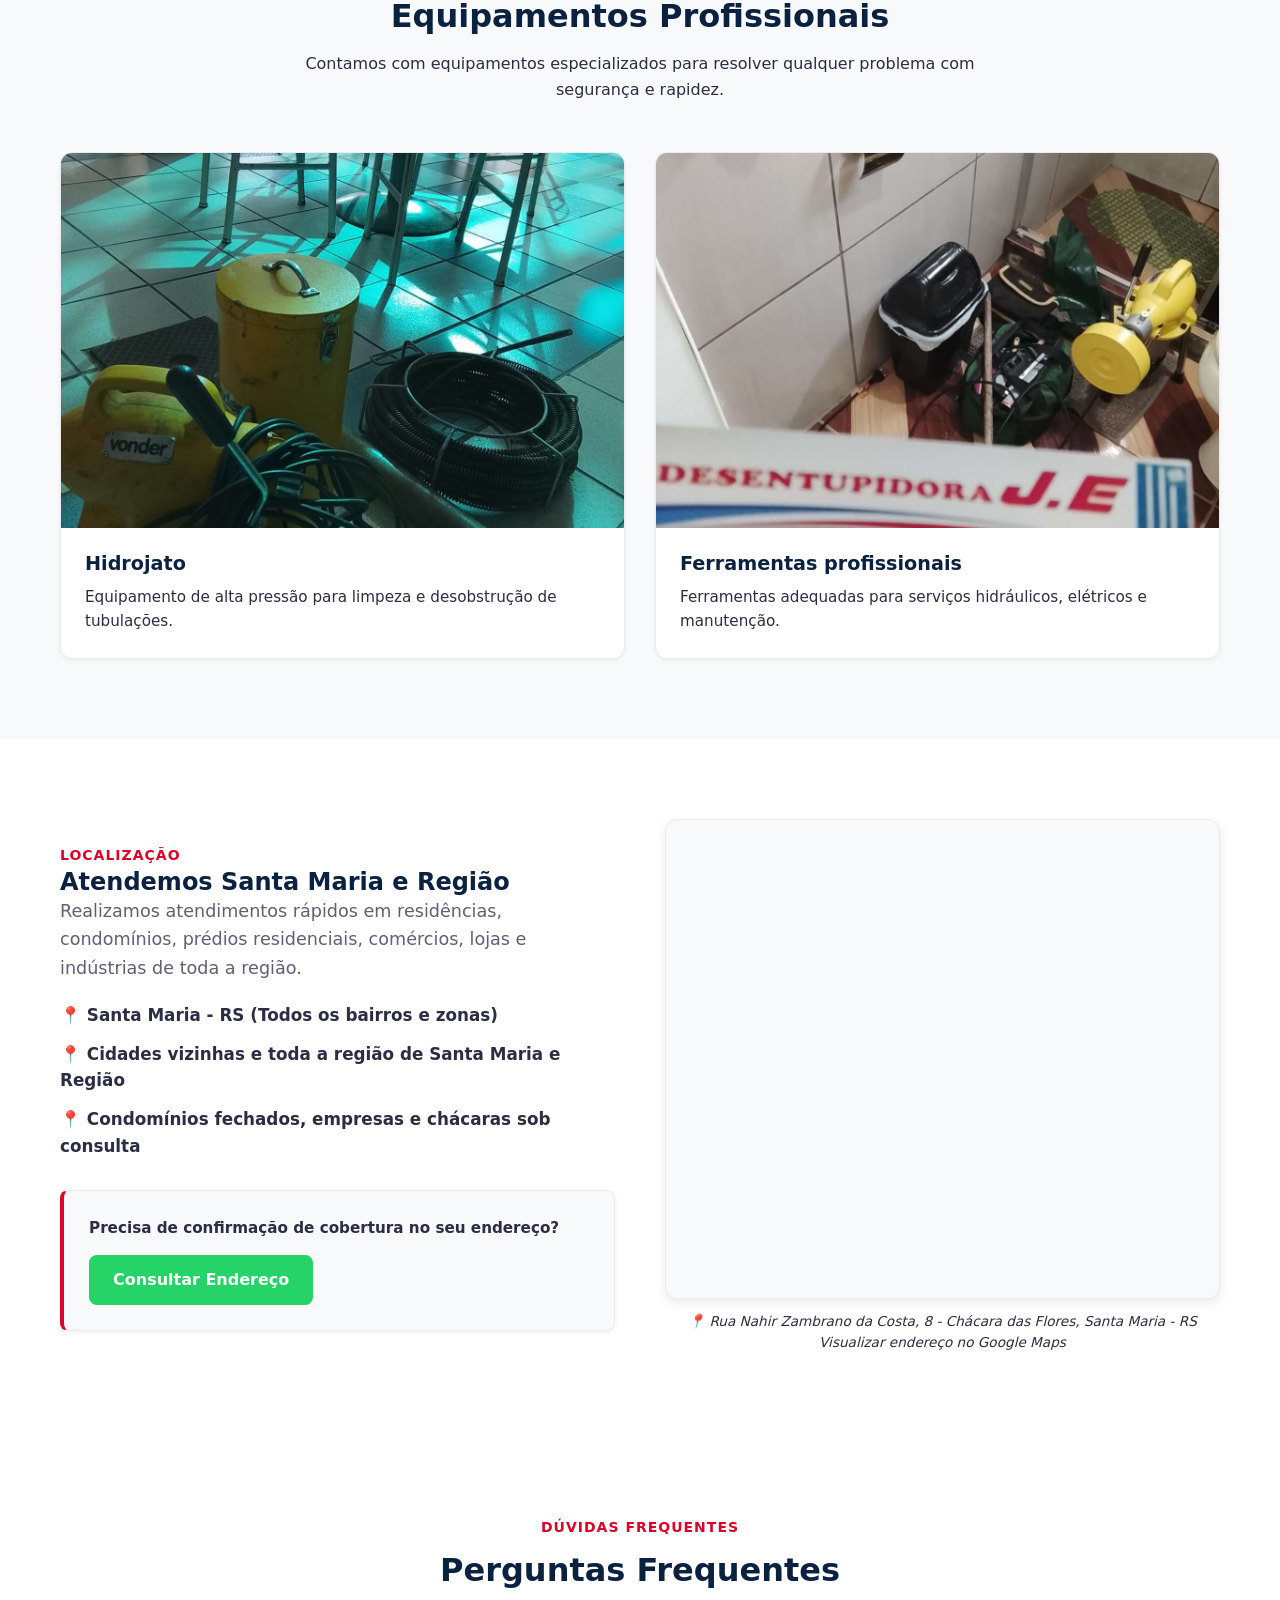
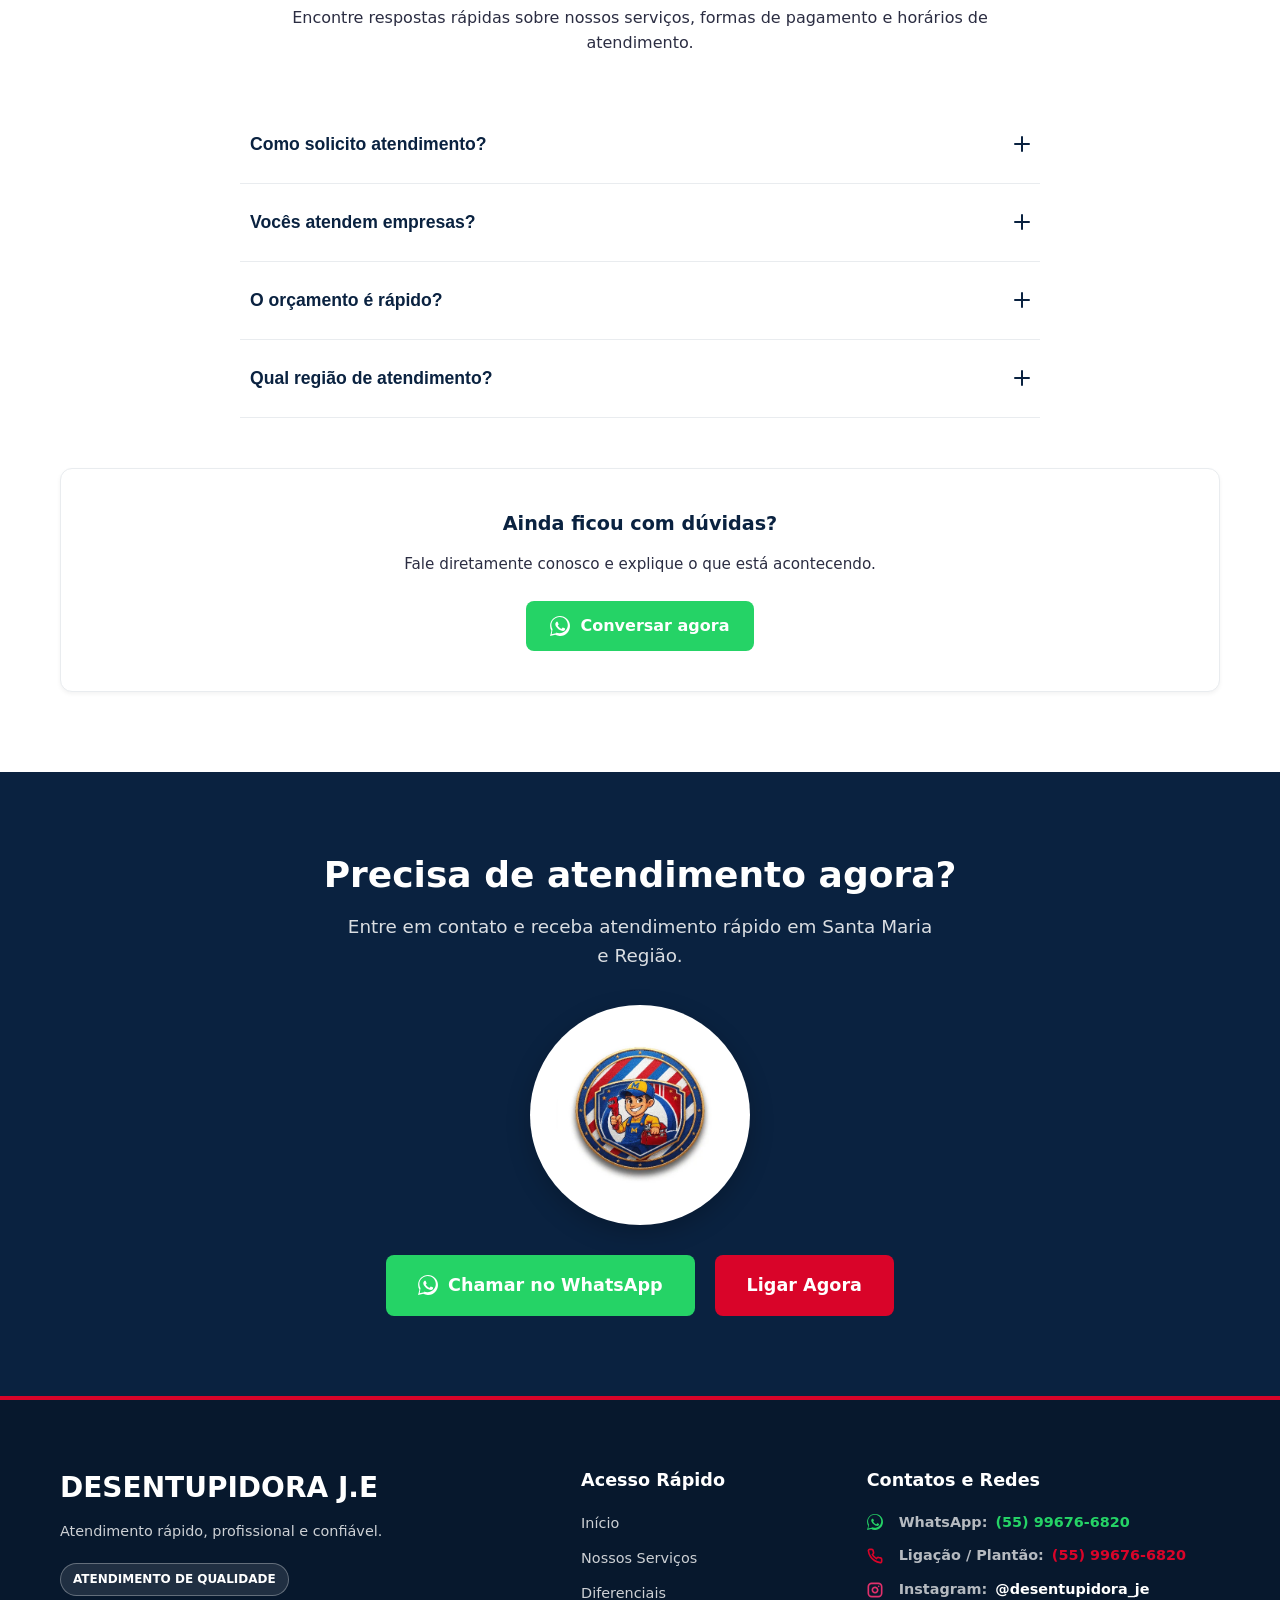
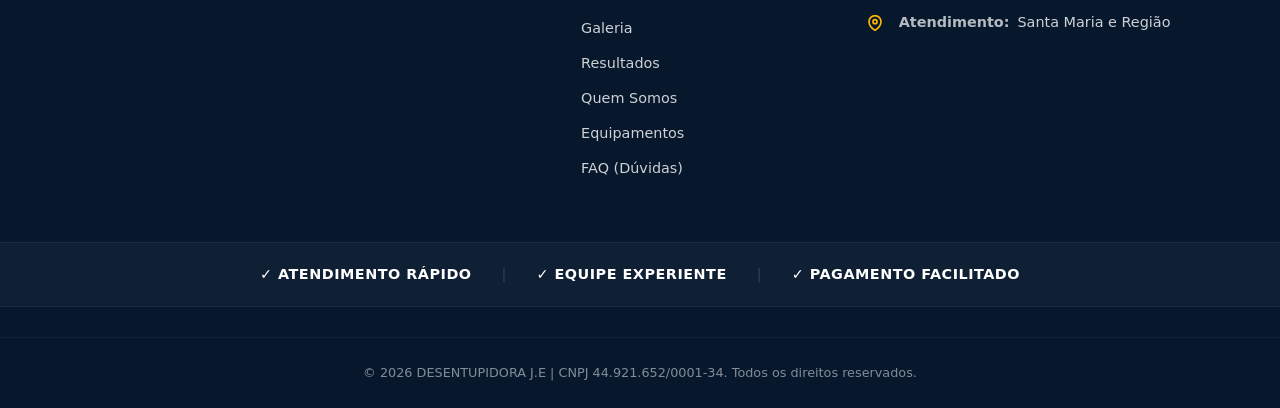
==== commit 4a0a08df: "feat(analytics): track contact conversion events and document issue #7" ====
--- a/index.html
+++ b/index.html
@@ -5,10 +5,44 @@
     <meta charset="UTF-8">
     <meta name="viewport" content="width=device-width, initial-scale=1.0">
 
+    <!-- Configurações de Deploy (staging / production) -->
+    <script src="config.js"></script>
+
+    <!-- Google Tag Manager (GTM) -->
+    <script>
+
+        (() => {
+            const gtmId = siteConfig?.analytics?.googleTagManagerId?.trim();
+            const isValidGtmId = /^GTM-[A-Z0-9]+$/i.test(gtmId || "");
+
+            if (!isValidGtmId) {
+                console.info("Google tag manager não carregado: ID ausente ou inválido.");
+                return;
+            }
+
+            window.dataLayer = window.dataLayer || [];
+            window.dataLayer.push({
+                "gtm.start" : new Date().getTime(),
+                event: "gtm.js"
+            });
+
+            const firstScript = document.getElementsByTagName("script")[0];
+            const gtmScript = document.createElement("script");
+            gtmScript.async = true;
+            gtmScript.src = `https://www.googletagmanager.com/gtm.js?id=${gtmId}`;
+
+            firstScript.parentNode.insertBefore(gtmScript, firstScript);
+            
+
+        })();
+
+    </script>
+    <!-- End Google Tag Manager -->
+
     <!-- SEO e Metatags -->
     <title>Desentupidora em Santa Maria | Desentupidora J.E.</title>
     <meta name="description" content="Desentupimento e serviços de manutenção em Santa Maria e região para residências, empresas e condomínios.">
-    <meta name="robots" content="noindex, nofollow">
+    <meta name="robots" content="index, follow">
 
     <!-- Favicon (Apenas os formatos que existem de fato) -->
     <link rel="icon" href="favicon.ico" sizes="any">
@@ -17,26 +51,41 @@
     <meta property="og:type" content="website">
     <meta property="og:title" content="Desentupidora em Santa Maria | Desentupidora J.E.">
     <meta property="og:description" content="Desentupimento e serviços de manutenção em Santa Maria e região para residências, empresas e condomínios.">
-    <meta property="og:image" content="assets/img/og-image.webp">
+    <meta property="og:image" content="https://desentupidoraje.com.br/assets/img/og-image.webp">
     <meta property="og:locale" content="pt_BR">
     <meta property="og:site_name" content="Desentupidora J.E.">
-    <!-- PENDENTE: inserir og:url após conexão do domínio -->
-    <!-- PENDENTE: usar URL absoluta em og:image após conexão do domínio -->
+    <meta property="og:url" content="https://desentupidoraje.com.br/">
 
     <!-- Twitter Cards -->
     <meta name="twitter:card" content="summary_large_image">
     <meta name="twitter:title" content="Desentupidora em Santa Maria | Desentupidora J.E.">
     <meta name="twitter:description" content="Desentupimento e serviços de manutenção em Santa Maria e região para residências, empresas e condomínios.">
-    <meta name="twitter:image" content="assets/img/og-image.webp">
-    <!-- PENDENTE: usar URL absoluta da imagem no Twitter Card após conexão do domínio -->
-
-    <!-- PENDENTE PRODUÇÃO: adicionar canonical com o domínio oficial -->
+    <meta name="twitter:image" content="https://desentupidoraje.com.br/assets/img/og-image.webp">
+    <meta name="twitter:url" content="https://desentupidoraje.com.br/">
+
+    <!-- canonical -->
+     <link rel="canonical" href="https://desentupidoraje.com.br/">
 
     <!-- CSS Stylesheet -->
     <link rel="stylesheet" href="styles.css">
+
 </head>
 
 <body>
+
+    <!-- Google Tag Manager (noscript) -->
+    <!-- Manter o ID sincronizado com analytics.googleTagManagerId -->
+    <!-- Keep this ID synchronized with analytics.googleTagManagerId in config.js. -->
+    <noscript>
+        <iframe
+            src="https://www.googletagmanager.com/ns.html?id=GTM-K9G7FTGG"
+            height="0"
+            width="0"
+            style="display:none;visibility:hidden"
+            title="Google Tag Manager">
+        </iframe>
+    </noscript>
+    <!-- End Google Tag Manager (noscript) -->
 
     <!-- Header Fixo -->
     <header class="main-header">
@@ -61,7 +110,7 @@
             </nav>
 
             <div class="header-actions">
-                <a href="#" class="btn btn-whatsapp btn-header" data-whatsapp-link="true" target="_blank"
+                <a href="#" class="btn btn-whatsapp btn-header" data-whatsapp-link="true" data-track-event="contact_click" data-contact-type="whatsapp" data-contact-location="header" data-contact-label="WhatsApp" target="_blank"
                     rel="noopener noreferrer" aria-label="Falar pelo WhatsApp">
                     <svg class="btn-icon" viewBox="0 0 24 24" fill="currentColor">
                         <path
@@ -99,7 +148,7 @@
                             atender com agilidade, segurança e qualidade.</p>
 
                         <div class="hero-buttons">
-                            <a href="#" class="btn btn-whatsapp btn-large" data-whatsapp-link="true" target="_blank"
+                            <a href="#" class="btn btn-whatsapp btn-large" data-whatsapp-link="true" data-track-event="contact_click" data-contact-type="whatsapp" data-contact-location="hero" data-contact-label="Chamar no WhatsApp" target="_blank"
                                 rel="noopener noreferrer">
                                 <svg class="btn-icon" viewBox="0 0 24 24" fill="currentColor">
                                     <path
@@ -107,7 +156,7 @@
                                 </svg>
                                 Chamar no WhatsApp
                             </a>
-                            <a href="#" class="btn btn-phone btn-large" data-phone-primary-link="true">
+                            <a href="#" class="btn btn-phone btn-large" data-phone-primary-link="true" data-track-event="contact_click" data-contact-type="phone" data-contact-location="hero" data-contact-label="Ligar agora">
                                 <svg class="btn-icon" viewBox="0 0 24 24" fill="none" stroke="currentColor"
                                     stroke-width="2" stroke-linecap="round" stroke-linejoin="round">
                                     <path
@@ -118,7 +167,7 @@
                         </div>
 
                         <!-- Card de Emergência Clicável -->
-                        <a href="#" class="emergency-contact-card" data-phone-primary-link="true">
+                        <a href="#" class="emergency-contact-card" data-phone-primary-link="true" data-track-event="contact_click" data-contact-type="phone" data-contact-location="emergency_card" data-contact-label="Central de Atendimento">
                             <div class="emergency-card-inner">
                                 <div class="emergency-icon-wrapper">
                                     <svg viewBox="0 0 24 24" fill="none" stroke="currentColor" stroke-width="2.5"
@@ -183,7 +232,7 @@
                         <h3>Você chama no WhatsApp</h3>
                         <p>Clique no botão e envie uma mensagem contando a sua necessidade. Nossa resposta é quase
                             instantânea.</p>
-                        <a href="#" class="step-link" data-whatsapp-link="true" target="_blank"
+                        <a href="#" class="step-link" data-whatsapp-link="true" data-track-event="contact_click" data-contact-type="whatsapp" data-contact-location="how_it_works" data-contact-label="Enviar mensagem" target="_blank"
                             rel="noopener noreferrer">Enviar mensagem &rarr;</a>
                     </div>
 
@@ -282,7 +331,7 @@
 
                     <div class="location-cta-box">
                         <p>Precisa de confirmação de cobertura no seu endereço?</p>
-                        <a href="#" class="btn btn-whatsapp" data-whatsapp-link="true"
+                        <a href="#" class="btn btn-whatsapp" data-whatsapp-link="true" data-track-event="contact_click" data-contact-type="whatsapp" data-contact-location="location_section" data-contact-label="Consultar Endereço"
                             data-whatsapp-msg="Gostaria de saber se atendem no meu endereço." target="_blank"
                             rel="noopener noreferrer">
                             Consultar Endereço
@@ -375,7 +424,7 @@
                                 d="M.057 24l1.687-6.163c-1.041-1.804-1.588-3.849-1.587-5.946C.06 5.348 5.397.01 12.008.01c3.202.001 6.212 1.246 8.477 3.514 2.266 2.268 3.507 5.28 3.505 8.484-.004 6.657-5.34 11.997-11.953 11.997-2.005-.001-3.973-.502-5.724-1.457L0 24zm6.59-4.846c1.6.95 3.188 1.449 4.825 1.451 5.436 0 9.86-4.37 9.864-9.799.002-2.63-1.023-5.101-2.885-6.965C16.588 1.977 14.12 1.05 11.499 1.05c-5.447 0-9.873 4.372-9.877 9.802-.001 1.774.48 3.509 1.394 5.086L2.025 21.91l6.19-1.616c-.001.001 0 0 0 0zM17.65 14.86c-.29-.145-1.71-.846-1.974-.942-.266-.097-.459-.145-.653.145-.193.29-.747.942-.916 1.135-.168.193-.337.218-.627.072-1.737-.867-2.906-1.536-4.065-3.525-.3-.513.3-.477.859-1.597.09-.182.045-.34-.022-.485-.068-.145-.653-1.573-.895-2.153-.235-.568-.476-.491-.653-.5-.17-.008-.363-.01-.555-.01-.193 0-.507.072-.772.362-.266.29-1.013.99-1.013 2.415 0 1.424 1.037 2.803 1.182 2.996.145.193 2.04 3.115 4.939 4.368.69.298 1.229.476 1.649.609.693.22 1.324.19 1.822.115.556-.084 1.711-.7 1.952-1.376.24-.677.24-1.256.168-1.376-.07-.12-.264-.193-.553-.337z" />
                         </svg>
                         <strong>WhatsApp:</strong>
-                        <a href="#" data-whatsapp-link="true" target="_blank" rel="noopener noreferrer">
+                        <a href="#" data-whatsapp-link="true" data-track-event="contact_click" data-contact-type="whatsapp" data-contact-location="footer" data-contact-label="WhatsApp" target="_blank" rel="noopener noreferrer">
                             <span data-config="business.phonePrimary">(00) 00000-0000</span>
                         </a>
                     </li>
@@ -387,7 +436,7 @@
                                 d="M22 16.92v3a2 2 0 0 1-2.18 2 19.79 19.79 0 0 1-8.63-3.07 19.5 19.5 0 0 1-6-6 19.79 19.79 0 0 1-3.07-8.67A2 2 0 0 1 4.11 2h3a2 2 0 0 1 2 1.72 12.84 12.84 0 0 0 .7 2.81 2 2 0 0 1-.45 2.11L8.09 9.91a16 16 0 0 0 6 6l1.27-1.27a2 2 0 0 1 2.11-.45 12.84 12.84 0 0 0 2.81.7A2 2 0 0 1 22 16.92z" />
                         </svg>
                         <strong>Ligação / Plantão:</strong>
-                        <a href="#" data-phone-primary-link="true">
+                        <a href="#" data-phone-primary-link="true" data-track-event="contact_click" data-contact-type="phone" data-contact-location="footer" data-contact-label="Telefone">
                             <span data-config="business.phonePrimary">(00) 00000-0000</span>
                         </a>
                     </li>
@@ -400,7 +449,7 @@
                             <line x1="17.5" y1="6.5" x2="17.51" y2="6.5" />
                         </svg>
                         <strong>Instagram:</strong>
-                        <a href="#" data-instagram-link="true" target="_blank" rel="noopener noreferrer">
+                        <a href="#" data-instagram-link="true" data-track-event="contact_click" data-contact-type="instagram" data-contact-location="footer" data-contact-label="Instagram" target="_blank" rel="noopener noreferrer">
                             <span data-config="business.instagram">@empresa.local</span>
                         </a>
                     </li>
@@ -432,7 +481,7 @@
 
     <!-- Botão Flutuante do WhatsApp -->
     <div class="whatsapp-floating" id="whatsappFloating">
-        <a href="#" class="btn btn-whatsapp btn-floating-whatsapp" data-whatsapp-link="true" target="_blank"
+        <a href="#" class="btn btn-whatsapp btn-floating-whatsapp" data-whatsapp-link="true" data-track-event="contact_click" data-contact-type="whatsapp" data-contact-location="floating_button" data-contact-label="WhatsApp" target="_blank"
             rel="noopener noreferrer">
             <svg class="btn-icon" viewBox="0 0 24 24" fill="currentColor">
                 <path
@@ -443,7 +492,6 @@
     </div>
 
     <!-- JavaScript Data and Controller (Sem ES modules, carrega sequencialmente) -->
-    <script src="config.js"></script>
     <script src="script.js" defer></script>
 </body>
 
